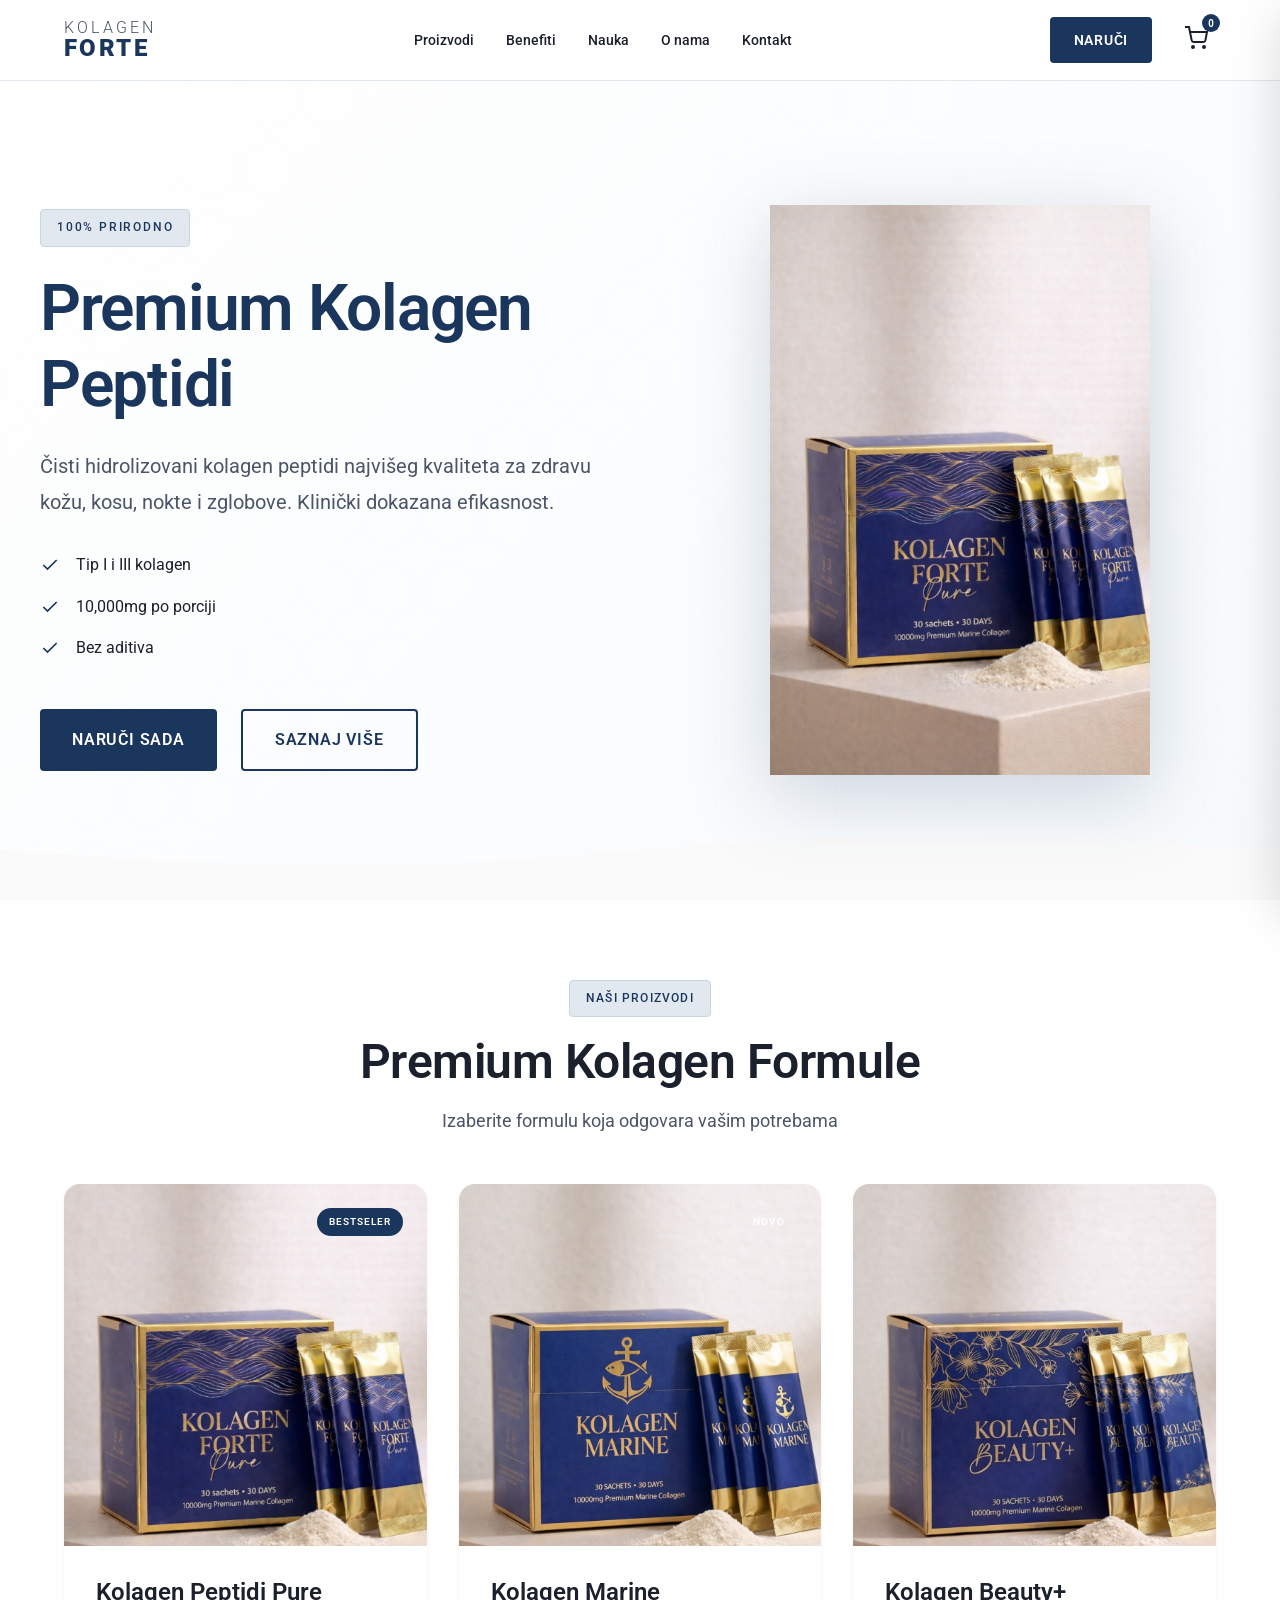
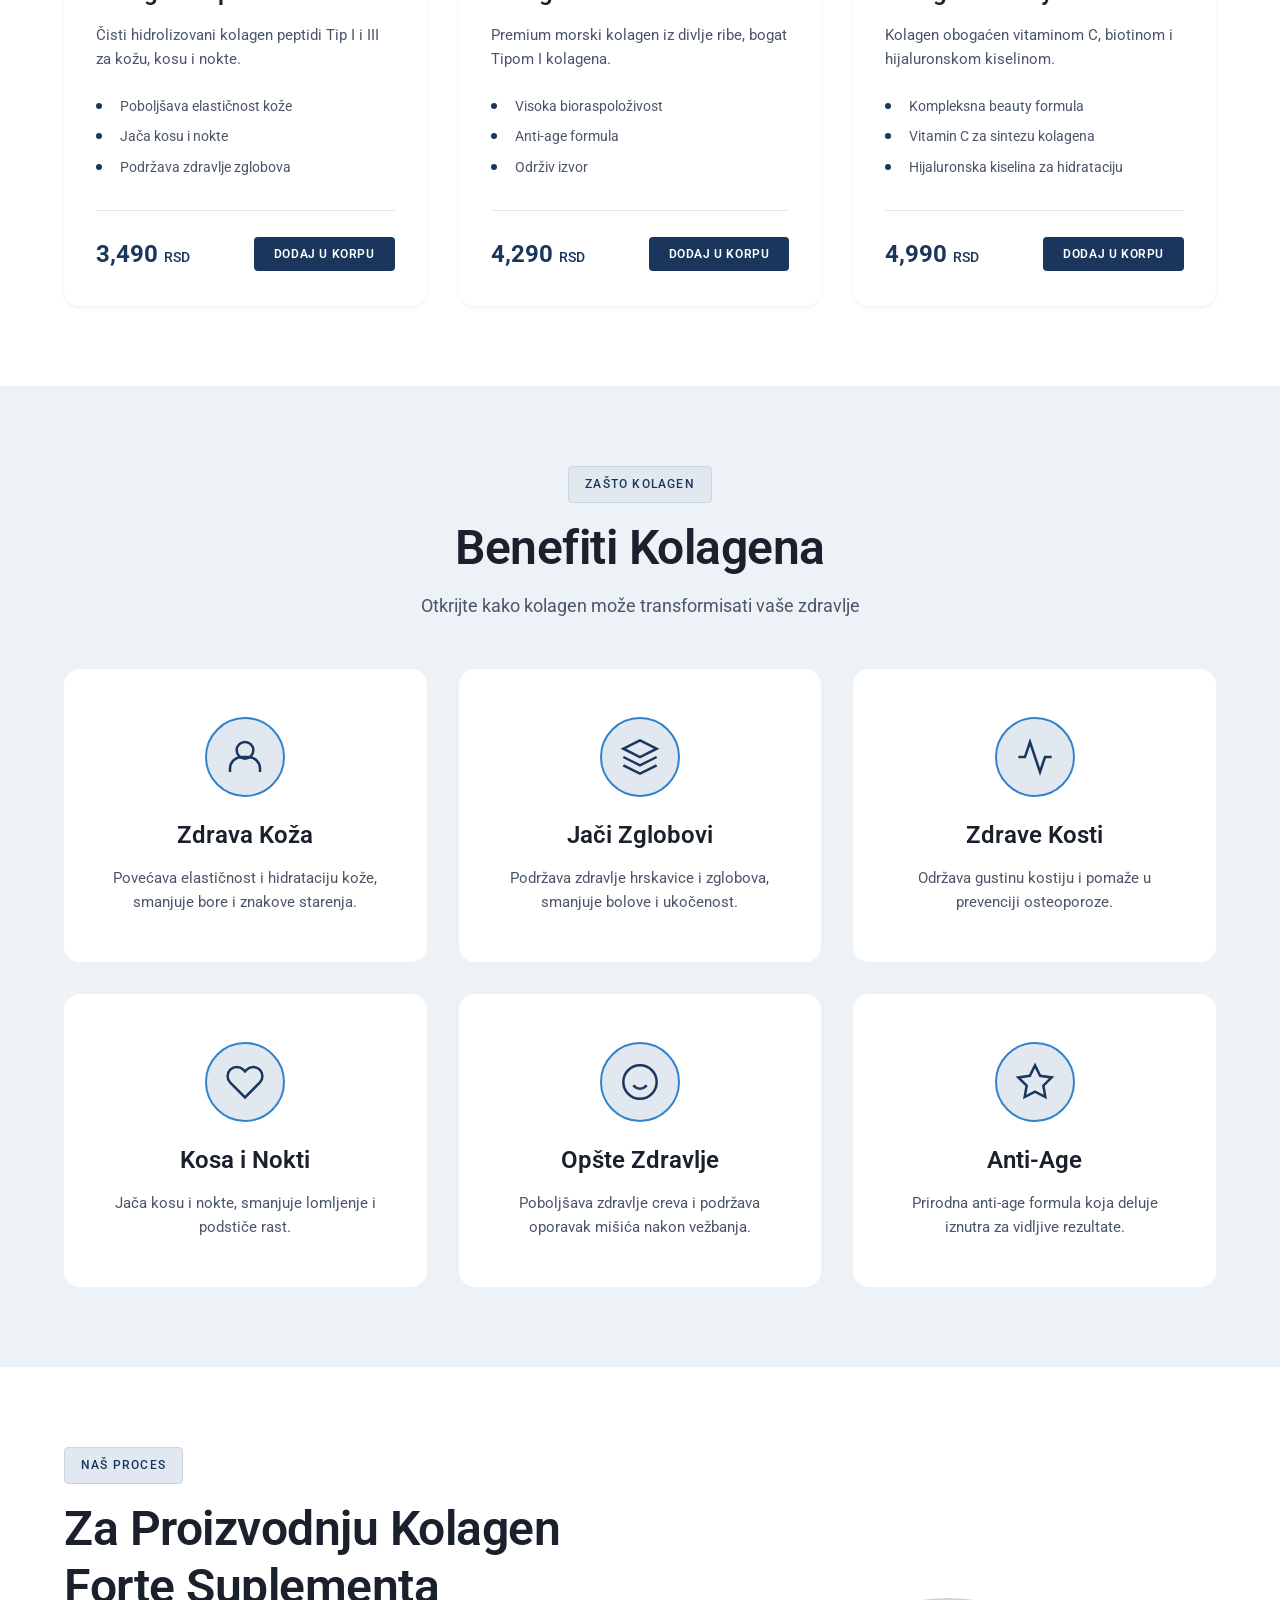
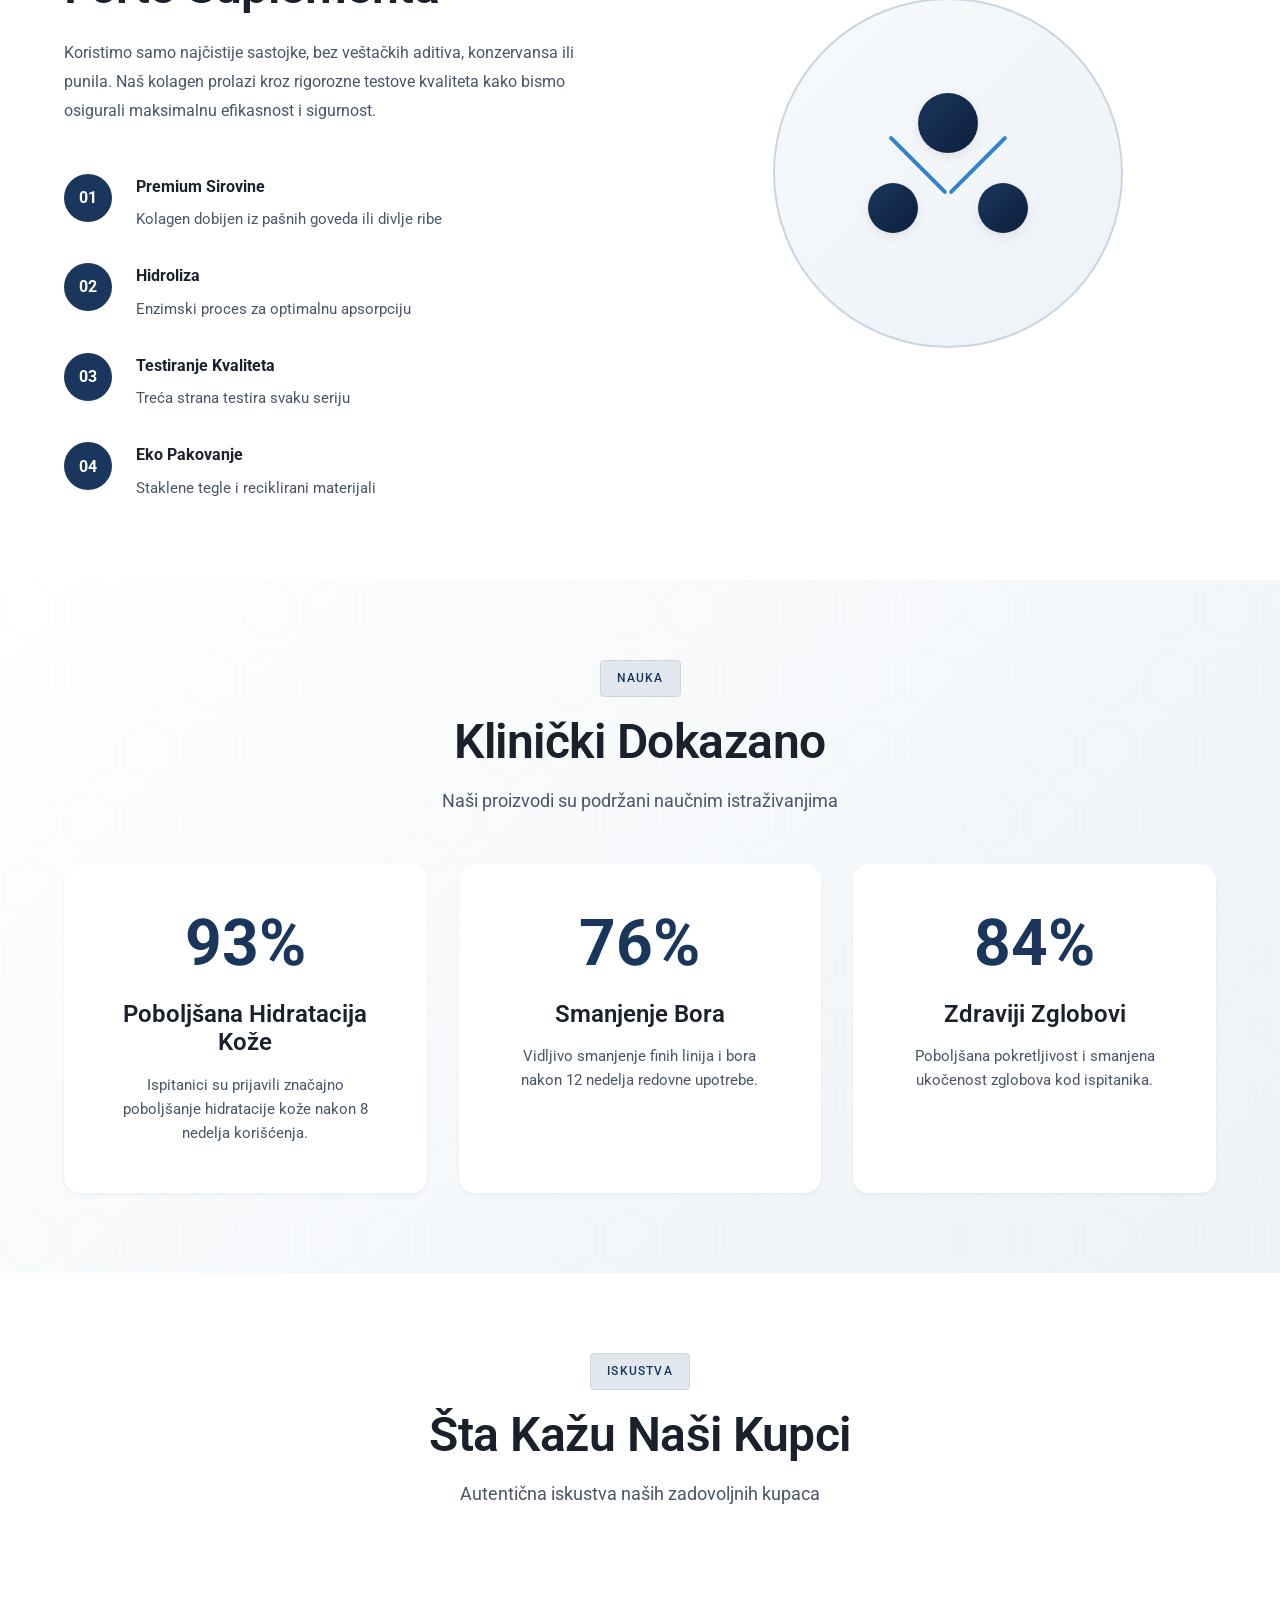
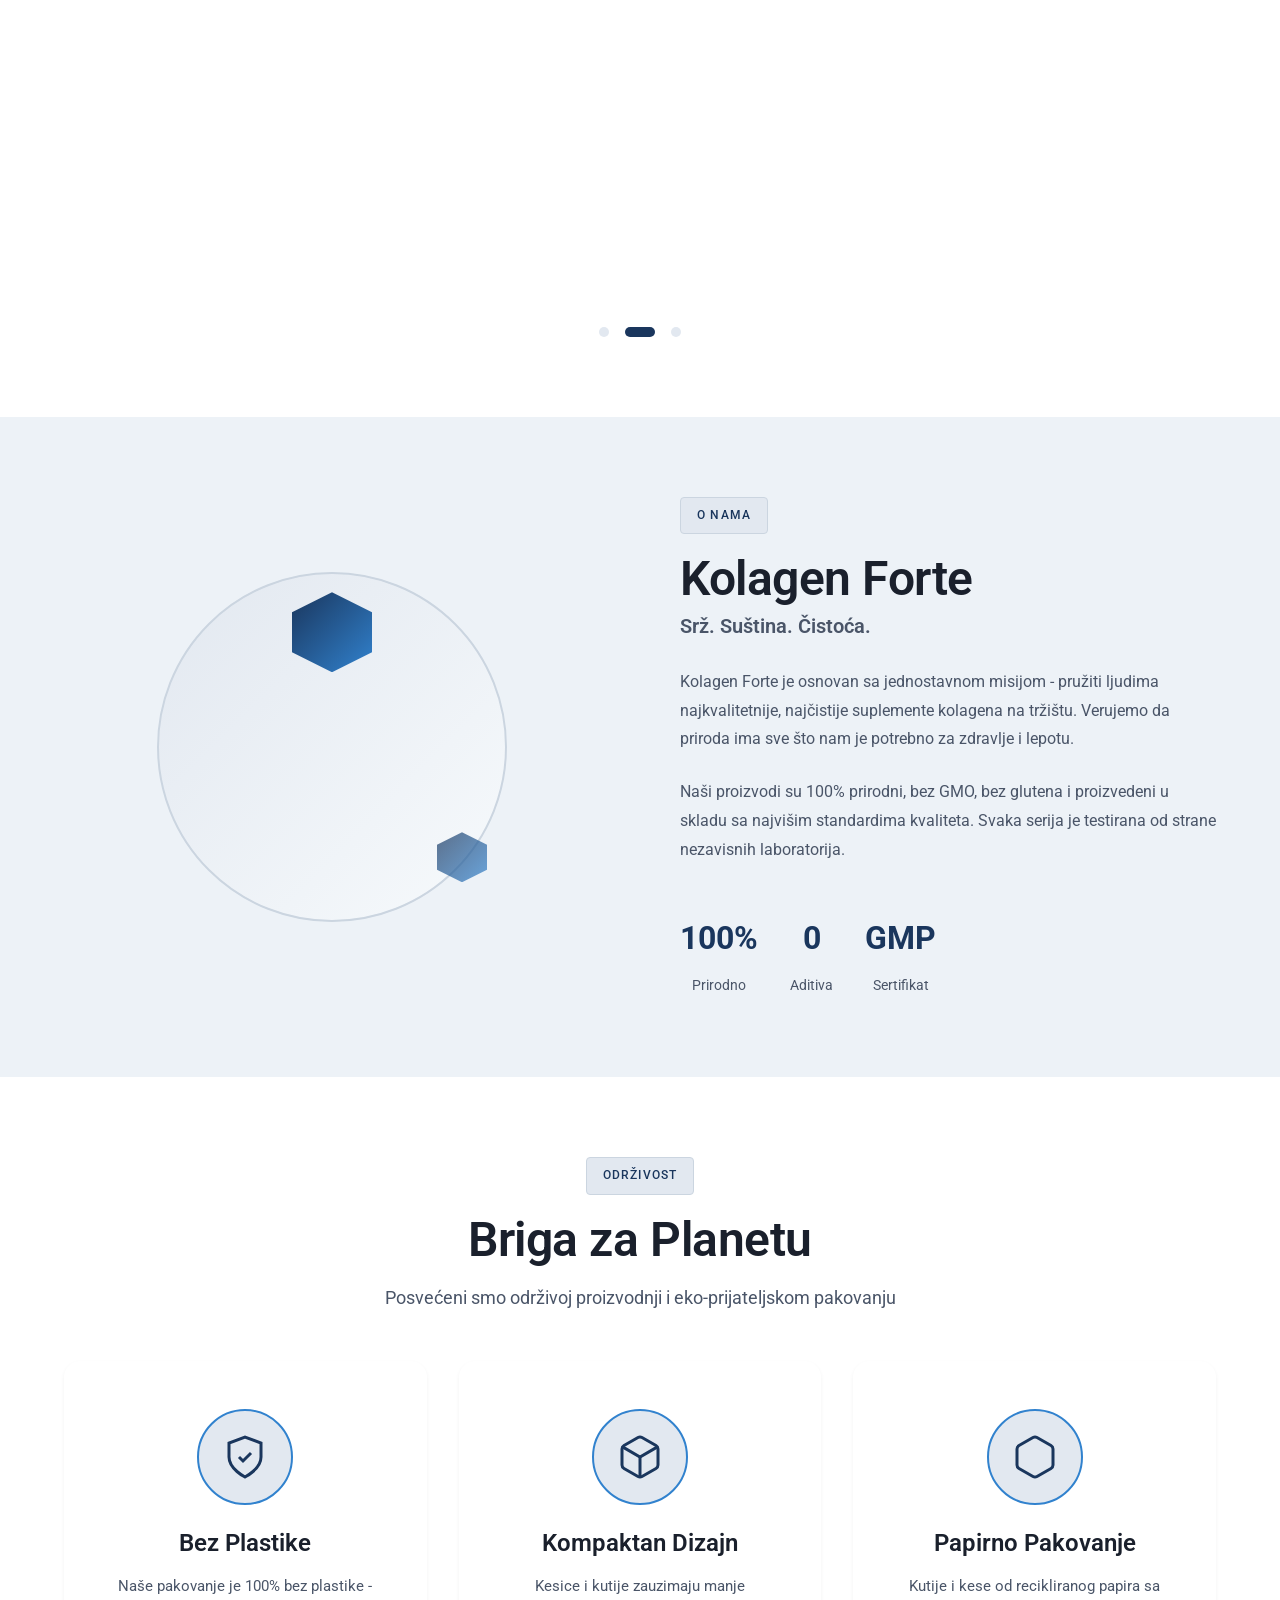
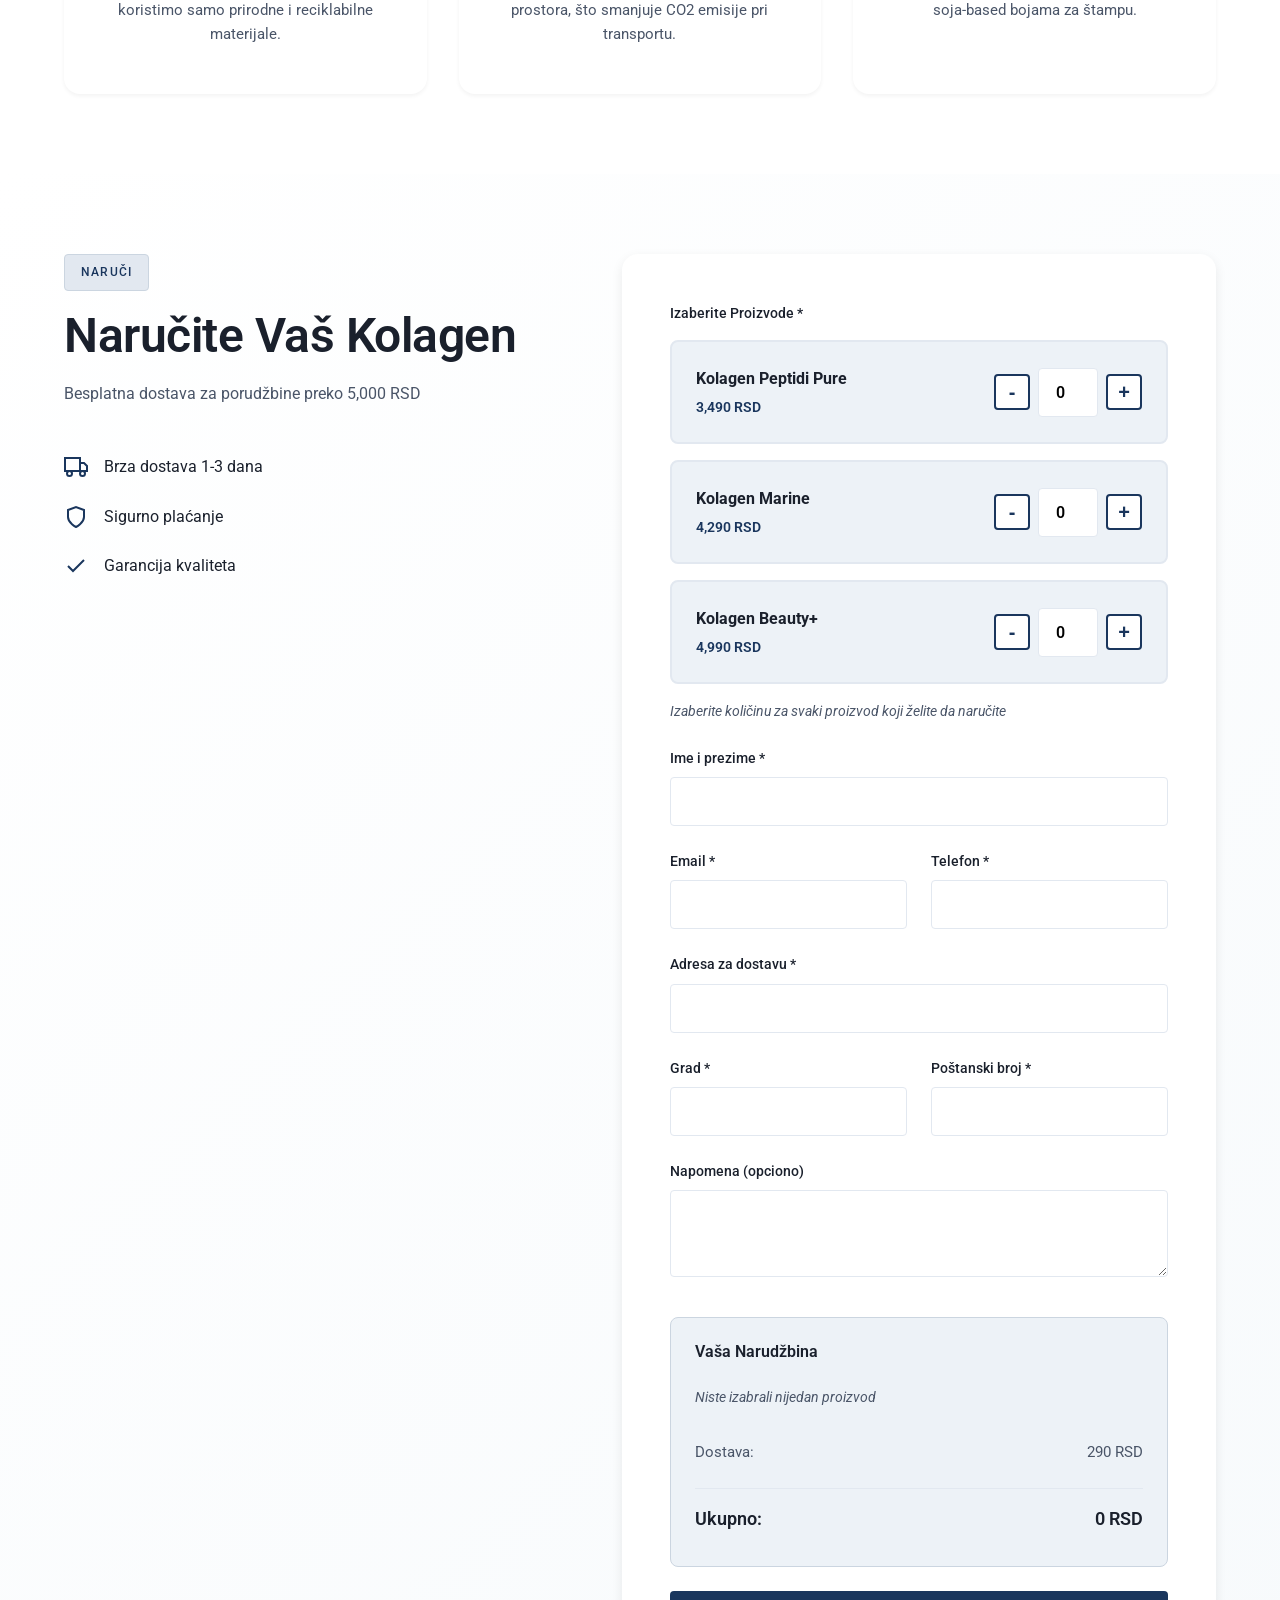
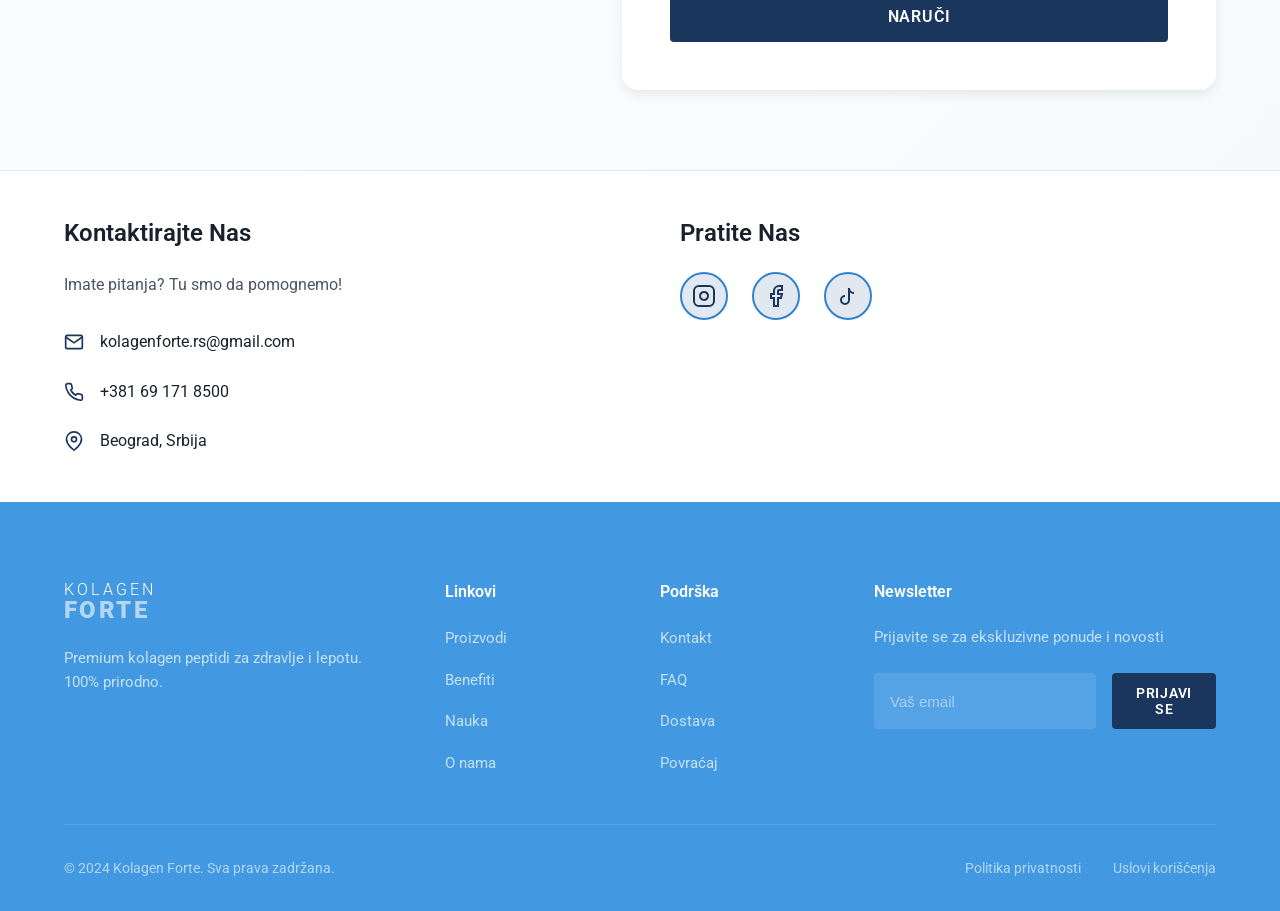
==== index.html @ b01ac357 "Add Lukap1998@gmail.com as order form recipient" ====
<!DOCTYPE html>
<html lang="sr">
<head>
    <meta charset="UTF-8">
    <meta name="viewport" content="width=device-width, initial-scale=1.0">
    <title>Kolagen Forte | 100% Prirodni Kolagen</title>
    <meta name="description" content="Premium kolagen peptidi za zdravu kožu, kosu, nokte i zglobove. 100% prirodno, klinički dokazano.">
    <link rel="icon" type="image/x-icon" href="favicon.ico">
    <link rel="icon" type="image/png" href="favicon.png">
    <link rel="preconnect" href="https://fonts.googleapis.com">
    <link rel="preconnect" href="https://fonts.gstatic.com" crossorigin>
    <link href="https://fonts.googleapis.com/css2?family=Roboto:wght@300;400;500;700;900&display=swap" rel="stylesheet">
    <link rel="stylesheet" href="styles.css">
</head>
<body>
    <!-- Navigation -->
    <header class="header">
        <nav class="nav container">
            <a href="#" class="logo">
                <span class="logo-text">KOLAGEN</span>
                <span class="logo-subtext">FORTE</span>
            </a>
            <ul class="nav-links">
                <li><a href="#products">Proizvodi</a></li>
                <li><a href="#benefits">Benefiti</a></li>
                <li><a href="#science">Nauka</a></li>
                <li><a href="#about">O nama</a></li>
                <li><a href="#contact">Kontakt</a></li>
            </ul>
            <div class="nav-actions">
                <a href="#order" class="btn btn-primary">Naruči</a>
                <button class="cart-btn" aria-label="Korpa">
                    <svg width="24" height="24" viewBox="0 0 24 24" fill="none" stroke="currentColor" stroke-width="2">
                        <circle cx="9" cy="21" r="1"></circle>
                        <circle cx="20" cy="21" r="1"></circle>
                        <path d="M1 1h4l2.68 13.39a2 2 0 0 0 2 1.61h9.72a2 2 0 0 0 2-1.61L23 6H6"></path>
                    </svg>
                    <span class="cart-count">0</span>
                </button>
                <button class="mobile-menu-btn" aria-label="Meni">
                    <span></span>
                    <span></span>
                    <span></span>
                </button>
            </div>
        </nav>
    </header>

    <!-- Mobile Menu -->
    <div class="mobile-menu">
        <ul class="mobile-nav-links">
            <li><a href="#products">Proizvodi</a></li>
            <li><a href="#benefits">Benefiti</a></li>
            <li><a href="#science">Nauka</a></li>
            <li><a href="#about">O nama</a></li>
            <li><a href="#contact">Kontakt</a></li>
            <li><a href="#order" class="btn btn-primary">Naruči</a></li>
        </ul>
    </div>

    <!-- Hero Section -->
    <section class="hero">
        <div class="hero-content container">
            <div class="hero-text">
                <span class="hero-badge">100% PRIRODNO</span>
                <h1>Premium Kolagen Peptidi</h1>
                <p class="hero-description">
                    Čisti hidrolizovani kolagen peptidi najvišeg kvaliteta za zdravu kožu,
                    kosu, nokte i zglobove. Klinički dokazana efikasnost.
                </p>
                <div class="hero-features">
                    <div class="hero-feature">
                        <svg width="20" height="20" viewBox="0 0 24 24" fill="none" stroke="currentColor" stroke-width="2">
                            <polyline points="20 6 9 17 4 12"></polyline>
                        </svg>
                        <span>Tip I i III kolagen</span>
                    </div>
                    <div class="hero-feature">
                        <svg width="20" height="20" viewBox="0 0 24 24" fill="none" stroke="currentColor" stroke-width="2">
                            <polyline points="20 6 9 17 4 12"></polyline>
                        </svg>
                        <span>10,000mg po porciji</span>
                    </div>
                    <div class="hero-feature">
                        <svg width="20" height="20" viewBox="0 0 24 24" fill="none" stroke="currentColor" stroke-width="2">
                            <polyline points="20 6 9 17 4 12"></polyline>
                        </svg>
                        <span>Bez aditiva</span>
                    </div>
                </div>
                <div class="hero-cta">
                    <a href="#order" class="btn btn-primary btn-large">Naruči Sada</a>
                    <a href="#benefits" class="btn btn-secondary btn-large">Saznaj Više</a>
                </div>
            </div>
            <div class="hero-image">
                <div class="product-showcase">
                    <div class="product-glow"></div>
                    <img src="kolagen-pure.png" alt="Kolagen Forte Pure" class="hero-product-image">
                </div>
            </div>
        </div>
        <div class="hero-wave">
            <svg viewBox="0 0 1440 120" preserveAspectRatio="none">
                <path d="M0,64L80,69.3C160,75,320,85,480,80C640,75,800,53,960,48C1120,43,1280,53,1360,58.7L1440,64L1440,120L1360,120C1280,120,1120,120,960,120C800,120,640,120,480,120C320,120,160,120,80,120L0,120Z" fill="#FAFAFA"></path>
            </svg>
        </div>
    </section>

    <!-- Products Section -->
    <section id="products" class="products">
        <div class="container">
            <div class="section-header">
                <span class="section-badge">NAŠI PROIZVODI</span>
                <h2>Premium Kolagen Formule</h2>
                <p>Izaberite formulu koja odgovara vašim potrebama</p>
            </div>
            <div class="products-grid">
                <!-- Product 1 -->
                <div class="product-card">
                    <div class="product-card-image">
                        <img src="kolagen-pure.png" alt="Kolagen Forte Pure" class="product-image">
                        <span class="product-tag">Bestseler</span>
                    </div>
                    <div class="product-card-content">
                        <h3>Kolagen Peptidi Pure</h3>
                        <p>Čisti hidrolizovani kolagen peptidi Tip I i III za kožu, kosu i nokte.</p>
                        <ul class="product-benefits">
                            <li>Poboljšava elastičnost kože</li>
                            <li>Jača kosu i nokte</li>
                            <li>Podržava zdravlje zglobova</li>
                        </ul>
                        <div class="product-footer">
                            <span class="product-price">3,490 <small>RSD</small></span>
                            <button class="btn btn-primary add-to-cart" data-product="pure" data-price="3490">Dodaj u korpu</button>
                        </div>
                    </div>
                </div>

                <!-- Product 2 -->
                <div class="product-card">
                    <div class="product-card-image">
                        <img src="kolagen-marine.png" alt="Kolagen Marine" class="product-image">
                        <span class="product-tag product-tag-new">Novo</span>
                    </div>
                    <div class="product-card-content">
                        <h3>Kolagen Marine</h3>
                        <p>Premium morski kolagen iz divlje ribe, bogat Tipom I kolagena.</p>
                        <ul class="product-benefits">
                            <li>Visoka bioraspoloživost</li>
                            <li>Anti-age formula</li>
                            <li>Održiv izvor</li>
                        </ul>
                        <div class="product-footer">
                            <span class="product-price">4,290 <small>RSD</small></span>
                            <button class="btn btn-primary add-to-cart" data-product="marine" data-price="4290">Dodaj u korpu</button>
                        </div>
                    </div>
                </div>

                <!-- Product 3 -->
                <div class="product-card">
                    <div class="product-card-image">
                        <img src="kolagen-beauty.png" alt="Kolagen Beauty+" class="product-image">
                    </div>
                    <div class="product-card-content">
                        <h3>Kolagen Beauty+</h3>
                        <p>Kolagen obogaćen vitaminom C, biotinom i hijaluronskom kiselinom.</p>
                        <ul class="product-benefits">
                            <li>Kompleksna beauty formula</li>
                            <li>Vitamin C za sintezu kolagena</li>
                            <li>Hijaluronska kiselina za hidrataciju</li>
                        </ul>
                        <div class="product-footer">
                            <span class="product-price">4,990 <small>RSD</small></span>
                            <button class="btn btn-primary add-to-cart" data-product="beauty" data-price="4990">Dodaj u korpu</button>
                        </div>
                    </div>
                </div>
            </div>
        </div>
    </section>

    <!-- Benefits Section -->
    <section id="benefits" class="benefits">
        <div class="container">
            <div class="section-header">
                <span class="section-badge">ZAŠTO KOLAGEN</span>
                <h2>Benefiti Kolagena</h2>
                <p>Otkrijte kako kolagen može transformisati vaše zdravlje</p>
            </div>
            <div class="benefits-grid">
                <div class="benefit-card">
                    <div class="benefit-icon">
                        <svg width="40" height="40" viewBox="0 0 24 24" fill="none" stroke="currentColor" stroke-width="1.5">
                            <circle cx="12" cy="8" r="5"></circle>
                            <path d="M3 21v-2a7 7 0 0 1 7-7h4a7 7 0 0 1 7 7v2"></path>
                        </svg>
                    </div>
                    <h3>Zdrava Koža</h3>
                    <p>Povećava elastičnost i hidrataciju kože, smanjuje bore i znakove starenja.</p>
                </div>
                <div class="benefit-card">
                    <div class="benefit-icon">
                        <svg width="40" height="40" viewBox="0 0 24 24" fill="none" stroke="currentColor" stroke-width="1.5">
                            <path d="M12 2L2 7l10 5 10-5-10-5z"></path>
                            <path d="M2 17l10 5 10-5"></path>
                            <path d="M2 12l10 5 10-5"></path>
                        </svg>
                    </div>
                    <h3>Jači Zglobovi</h3>
                    <p>Podržava zdravlje hrskavice i zglobova, smanjuje bolove i ukočenost.</p>
                </div>
                <div class="benefit-card">
                    <div class="benefit-icon">
                        <svg width="40" height="40" viewBox="0 0 24 24" fill="none" stroke="currentColor" stroke-width="1.5">
                            <path d="M22 12h-4l-3 9L9 3l-3 9H2"></path>
                        </svg>
                    </div>
                    <h3>Zdrave Kosti</h3>
                    <p>Održava gustinu kostiju i pomaže u prevenciji osteoporoze.</p>
                </div>
                <div class="benefit-card">
                    <div class="benefit-icon">
                        <svg width="40" height="40" viewBox="0 0 24 24" fill="none" stroke="currentColor" stroke-width="1.5">
                            <path d="M20.84 4.61a5.5 5.5 0 0 0-7.78 0L12 5.67l-1.06-1.06a5.5 5.5 0 0 0-7.78 7.78l1.06 1.06L12 21.23l7.78-7.78 1.06-1.06a5.5 5.5 0 0 0 0-7.78z"></path>
                        </svg>
                    </div>
                    <h3>Kosa i Nokti</h3>
                    <p>Jača kosu i nokte, smanjuje lomljenje i podstiče rast.</p>
                </div>
                <div class="benefit-card">
                    <div class="benefit-icon">
                        <svg width="40" height="40" viewBox="0 0 24 24" fill="none" stroke="currentColor" stroke-width="1.5">
                            <circle cx="12" cy="12" r="10"></circle>
                            <path d="M8 14s1.5 2 4 2 4-2 4-2"></path>
                            <line x1="9" y1="9" x2="9.01" y2="9"></line>
                            <line x1="15" y1="9" x2="15.01" y2="9"></line>
                        </svg>
                    </div>
                    <h3>Opšte Zdravlje</h3>
                    <p>Poboljšava zdravlje creva i podržava oporavak mišića nakon vežbanja.</p>
                </div>
                <div class="benefit-card">
                    <div class="benefit-icon">
                        <svg width="40" height="40" viewBox="0 0 24 24" fill="none" stroke="currentColor" stroke-width="1.5">
                            <polygon points="12 2 15.09 8.26 22 9.27 17 14.14 18.18 21.02 12 17.77 5.82 21.02 7 14.14 2 9.27 8.91 8.26 12 2"></polygon>
                        </svg>
                    </div>
                    <h3>Anti-Age</h3>
                    <p>Prirodna anti-age formula koja deluje iznutra za vidljive rezultate.</p>
                </div>
            </div>
        </div>
    </section>

    <!-- Process Section -->
    <section class="process">
        <div class="container">
            <div class="process-content">
                <div class="process-text">
                    <span class="section-badge">NAŠ PROCES</span>
                    <h2>Za Proizvodnju Kolagen Forte Suplementa</h2>
                    <p>
                        Koristimo samo najčistije sastojke, bez veštačkih aditiva, konzervansa ili
                        punila. Naš kolagen prolazi kroz rigorozne testove kvaliteta kako bismo
                        osigurali maksimalnu efikasnost i sigurnost.
                    </p>
                    <ul class="process-list">
                        <li>
                            <span class="process-number">01</span>
                            <div>
                                <strong>Premium Sirovine</strong>
                                <p>Kolagen dobijen iz pašnih goveda ili divlje ribe</p>
                            </div>
                        </li>
                        <li>
                            <span class="process-number">02</span>
                            <div>
                                <strong>Hidroliza</strong>
                                <p>Enzimski proces za optimalnu apsorpciju</p>
                            </div>
                        </li>
                        <li>
                            <span class="process-number">03</span>
                            <div>
                                <strong>Testiranje Kvaliteta</strong>
                                <p>Treća strana testira svaku seriju</p>
                            </div>
                        </li>
                        <li>
                            <span class="process-number">04</span>
                            <div>
                                <strong>Eko Pakovanje</strong>
                                <p>Staklene tegle i reciklirani materijali</p>
                            </div>
                        </li>
                    </ul>
                </div>
                <div class="process-image">
                    <div class="process-visual">
                        <div class="molecule">
                            <div class="atom atom-1"></div>
                            <div class="atom atom-2"></div>
                            <div class="atom atom-3"></div>
                            <div class="bond bond-1"></div>
                            <div class="bond bond-2"></div>
                        </div>
                    </div>
                </div>
            </div>
        </div>
    </section>

    <!-- Science Section -->
    <section id="science" class="science">
        <div class="container">
            <div class="section-header">
                <span class="section-badge">NAUKA</span>
                <h2>Klinički Dokazano</h2>
                <p>Naši proizvodi su podržani naučnim istraživanjima</p>
            </div>
            <div class="science-grid">
                <div class="science-card">
                    <div class="science-stat">93%</div>
                    <h3>Poboljšana Hidratacija Kože</h3>
                    <p>Ispitanici su prijavili značajno poboljšanje hidratacije kože nakon 8 nedelja korišćenja.</p>
                </div>
                <div class="science-card">
                    <div class="science-stat">76%</div>
                    <h3>Smanjenje Bora</h3>
                    <p>Vidljivo smanjenje finih linija i bora nakon 12 nedelja redovne upotrebe.</p>
                </div>
                <div class="science-card">
                    <div class="science-stat">84%</div>
                    <h3>Zdraviji Zglobovi</h3>
                    <p>Poboljšana pokretljivost i smanjena ukočenost zglobova kod ispitanika.</p>
                </div>
            </div>
        </div>
    </section>

    <!-- Testimonials Section -->
    <section class="testimonials">
        <div class="container">
            <div class="section-header">
                <span class="section-badge">ISKUSTVA</span>
                <h2>Šta Kažu Naši Kupci</h2>
                <p>Autentična iskustva naših zadovoljnih kupaca</p>
            </div>
            <div class="testimonials-slider">
                <div class="testimonials-track">
                <div class="testimonial-card">
                    <div class="testimonial-content">
                        <div class="stars">
                            <svg width="20" height="20" viewBox="0 0 24 24" fill="currentColor"><polygon points="12 2 15.09 8.26 22 9.27 17 14.14 18.18 21.02 12 17.77 5.82 21.02 7 14.14 2 9.27 8.91 8.26 12 2"></polygon></svg>
                            <svg width="20" height="20" viewBox="0 0 24 24" fill="currentColor"><polygon points="12 2 15.09 8.26 22 9.27 17 14.14 18.18 21.02 12 17.77 5.82 21.02 7 14.14 2 9.27 8.91 8.26 12 2"></polygon></svg>
                            <svg width="20" height="20" viewBox="0 0 24 24" fill="currentColor"><polygon points="12 2 15.09 8.26 22 9.27 17 14.14 18.18 21.02 12 17.77 5.82 21.02 7 14.14 2 9.27 8.91 8.26 12 2"></polygon></svg>
                            <svg width="20" height="20" viewBox="0 0 24 24" fill="currentColor"><polygon points="12 2 15.09 8.26 22 9.27 17 14.14 18.18 21.02 12 17.77 5.82 21.02 7 14.14 2 9.27 8.91 8.26 12 2"></polygon></svg>
                            <svg width="20" height="20" viewBox="0 0 24 24" fill="currentColor"><polygon points="12 2 15.09 8.26 22 9.27 17 14.14 18.18 21.02 12 17.77 5.82 21.02 7 14.14 2 9.27 8.91 8.26 12 2"></polygon></svg>
                        </div>
                        <p>"Koristim Kolagen Forte već 3 meseca i koža mi nikad nije bila bolja! Bore su manje vidljive, a koža je hidrirana i sjajna."</p>
                    </div>
                    <div class="testimonial-author">
                        <div class="author-avatar">MJ</div>
                        <div>
                            <strong>Marija J.</strong>
                            <span>Beograd</span>
                        </div>
                    </div>
                </div>
                <div class="testimonial-card">
                    <div class="testimonial-content">
                        <div class="stars">
                            <svg width="20" height="20" viewBox="0 0 24 24" fill="currentColor"><polygon points="12 2 15.09 8.26 22 9.27 17 14.14 18.18 21.02 12 17.77 5.82 21.02 7 14.14 2 9.27 8.91 8.26 12 2"></polygon></svg>
                            <svg width="20" height="20" viewBox="0 0 24 24" fill="currentColor"><polygon points="12 2 15.09 8.26 22 9.27 17 14.14 18.18 21.02 12 17.77 5.82 21.02 7 14.14 2 9.27 8.91 8.26 12 2"></polygon></svg>
                            <svg width="20" height="20" viewBox="0 0 24 24" fill="currentColor"><polygon points="12 2 15.09 8.26 22 9.27 17 14.14 18.18 21.02 12 17.77 5.82 21.02 7 14.14 2 9.27 8.91 8.26 12 2"></polygon></svg>
                            <svg width="20" height="20" viewBox="0 0 24 24" fill="currentColor"><polygon points="12 2 15.09 8.26 22 9.27 17 14.14 18.18 21.02 12 17.77 5.82 21.02 7 14.14 2 9.27 8.91 8.26 12 2"></polygon></svg>
                            <svg width="20" height="20" viewBox="0 0 24 24" fill="currentColor"><polygon points="12 2 15.09 8.26 22 9.27 17 14.14 18.18 21.02 12 17.77 5.82 21.02 7 14.14 2 9.27 8.91 8.26 12 2"></polygon></svg>
                        </div>
                        <p>"Kao sportista, zglobovi su mi bili problem godinama. Od kada uzimam kolagen, bolovi su skoro potpuno nestali!"</p>
                    </div>
                    <div class="testimonial-author">
                        <div class="author-avatar">NP</div>
                        <div>
                            <strong>Nikola P.</strong>
                            <span>Novi Sad</span>
                        </div>
                    </div>
                </div>
                <div class="testimonial-card">
                    <div class="testimonial-content">
                        <div class="stars">
                            <svg width="20" height="20" viewBox="0 0 24 24" fill="currentColor"><polygon points="12 2 15.09 8.26 22 9.27 17 14.14 18.18 21.02 12 17.77 5.82 21.02 7 14.14 2 9.27 8.91 8.26 12 2"></polygon></svg>
                            <svg width="20" height="20" viewBox="0 0 24 24" fill="currentColor"><polygon points="12 2 15.09 8.26 22 9.27 17 14.14 18.18 21.02 12 17.77 5.82 21.02 7 14.14 2 9.27 8.91 8.26 12 2"></polygon></svg>
                            <svg width="20" height="20" viewBox="0 0 24 24" fill="currentColor"><polygon points="12 2 15.09 8.26 22 9.27 17 14.14 18.18 21.02 12 17.77 5.82 21.02 7 14.14 2 9.27 8.91 8.26 12 2"></polygon></svg>
                            <svg width="20" height="20" viewBox="0 0 24 24" fill="currentColor"><polygon points="12 2 15.09 8.26 22 9.27 17 14.14 18.18 21.02 12 17.77 5.82 21.02 7 14.14 2 9.27 8.91 8.26 12 2"></polygon></svg>
                            <svg width="20" height="20" viewBox="0 0 24 24" fill="currentColor"><polygon points="12 2 15.09 8.26 22 9.27 17 14.14 18.18 21.02 12 17.77 5.82 21.02 7 14.14 2 9.27 8.91 8.26 12 2"></polygon></svg>
                        </div>
                        <p>"Nokti su mi bili krti i lomljivi, a kosa tanka. Posle 2 meseca kolagena, razlika je neverovatna!"</p>
                    </div>
                    <div class="testimonial-author">
                        <div class="author-avatar">AS</div>
                        <div>
                            <strong>Ana S.</strong>
                            <span>Niš</span>
                        </div>
                    </div>
                </div>
                <div class="testimonial-card">
                    <div class="testimonial-content">
                        <div class="stars">
                            <svg width="20" height="20" viewBox="0 0 24 24" fill="currentColor"><polygon points="12 2 15.09 8.26 22 9.27 17 14.14 18.18 21.02 12 17.77 5.82 21.02 7 14.14 2 9.27 8.91 8.26 12 2"></polygon></svg>
                            <svg width="20" height="20" viewBox="0 0 24 24" fill="currentColor"><polygon points="12 2 15.09 8.26 22 9.27 17 14.14 18.18 21.02 12 17.77 5.82 21.02 7 14.14 2 9.27 8.91 8.26 12 2"></polygon></svg>
                            <svg width="20" height="20" viewBox="0 0 24 24" fill="currentColor"><polygon points="12 2 15.09 8.26 22 9.27 17 14.14 18.18 21.02 12 17.77 5.82 21.02 7 14.14 2 9.27 8.91 8.26 12 2"></polygon></svg>
                            <svg width="20" height="20" viewBox="0 0 24 24" fill="currentColor"><polygon points="12 2 15.09 8.26 22 9.27 17 14.14 18.18 21.02 12 17.77 5.82 21.02 7 14.14 2 9.27 8.91 8.26 12 2"></polygon></svg>
                            <svg width="20" height="20" viewBox="0 0 24 24" fill="currentColor"><polygon points="12 2 15.09 8.26 22 9.27 17 14.14 18.18 21.02 12 17.77 5.82 21.02 7 14.14 2 9.27 8.91 8.26 12 2"></polygon></svg>
                        </div>
                        <p>"Imam 52 godine i prijateljice me stalno pitaju koja je moja tajna. Kolagen Forte već godinu dana - to je odgovor!"</p>
                    </div>
                    <div class="testimonial-author">
                        <div class="author-avatar">JM</div>
                        <div>
                            <strong>Jelena M.</strong>
                            <span>Kragujevac</span>
                        </div>
                    </div>
                </div>
                <div class="testimonial-card">
                    <div class="testimonial-content">
                        <div class="stars">
                            <svg width="20" height="20" viewBox="0 0 24 24" fill="currentColor"><polygon points="12 2 15.09 8.26 22 9.27 17 14.14 18.18 21.02 12 17.77 5.82 21.02 7 14.14 2 9.27 8.91 8.26 12 2"></polygon></svg>
                            <svg width="20" height="20" viewBox="0 0 24 24" fill="currentColor"><polygon points="12 2 15.09 8.26 22 9.27 17 14.14 18.18 21.02 12 17.77 5.82 21.02 7 14.14 2 9.27 8.91 8.26 12 2"></polygon></svg>
                            <svg width="20" height="20" viewBox="0 0 24 24" fill="currentColor"><polygon points="12 2 15.09 8.26 22 9.27 17 14.14 18.18 21.02 12 17.77 5.82 21.02 7 14.14 2 9.27 8.91 8.26 12 2"></polygon></svg>
                            <svg width="20" height="20" viewBox="0 0 24 24" fill="currentColor"><polygon points="12 2 15.09 8.26 22 9.27 17 14.14 18.18 21.02 12 17.77 5.82 21.02 7 14.14 2 9.27 8.91 8.26 12 2"></polygon></svg>
                            <svg width="20" height="20" viewBox="0 0 24 24" fill="currentColor"><polygon points="12 2 15.09 8.26 22 9.27 17 14.14 18.18 21.02 12 17.77 5.82 21.02 7 14.14 2 9.27 8.91 8.26 12 2"></polygon></svg>
                        </div>
                        <p>"Probao sam razne suplemente, ali tek sa Kolagen Forte sam video prave rezultate. Zglobovi su mi sada kao pre 10 godina."</p>
                    </div>
                    <div class="testimonial-author">
                        <div class="author-avatar">DT</div>
                        <div>
                            <strong>Dragan T.</strong>
                            <span>Subotica</span>
                        </div>
                    </div>
                </div>
                <div class="testimonial-card">
                    <div class="testimonial-content">
                        <div class="stars">
                            <svg width="20" height="20" viewBox="0 0 24 24" fill="currentColor"><polygon points="12 2 15.09 8.26 22 9.27 17 14.14 18.18 21.02 12 17.77 5.82 21.02 7 14.14 2 9.27 8.91 8.26 12 2"></polygon></svg>
                            <svg width="20" height="20" viewBox="0 0 24 24" fill="currentColor"><polygon points="12 2 15.09 8.26 22 9.27 17 14.14 18.18 21.02 12 17.77 5.82 21.02 7 14.14 2 9.27 8.91 8.26 12 2"></polygon></svg>
                            <svg width="20" height="20" viewBox="0 0 24 24" fill="currentColor"><polygon points="12 2 15.09 8.26 22 9.27 17 14.14 18.18 21.02 12 17.77 5.82 21.02 7 14.14 2 9.27 8.91 8.26 12 2"></polygon></svg>
                            <svg width="20" height="20" viewBox="0 0 24 24" fill="currentColor"><polygon points="12 2 15.09 8.26 22 9.27 17 14.14 18.18 21.02 12 17.77 5.82 21.02 7 14.14 2 9.27 8.91 8.26 12 2"></polygon></svg>
                            <svg width="20" height="20" viewBox="0 0 24 24" fill="currentColor"><polygon points="12 2 15.09 8.26 22 9.27 17 14.14 18.18 21.02 12 17.77 5.82 21.02 7 14.14 2 9.27 8.91 8.26 12 2"></polygon></svg>
                        </div>
                        <p>"Posle trudnoće sam imala problema sa kosom koja je mnogo opadala. Kolagen mi je vratio gustu i zdravu kosu!"</p>
                    </div>
                    <div class="testimonial-author">
                        <div class="author-avatar">IM</div>
                        <div>
                            <strong>Ivana M.</strong>
                            <span>Novi Pazar</span>
                        </div>
                    </div>
                </div>
                <div class="testimonial-card">
                    <div class="testimonial-content">
                        <div class="stars">
                            <svg width="20" height="20" viewBox="0 0 24 24" fill="currentColor"><polygon points="12 2 15.09 8.26 22 9.27 17 14.14 18.18 21.02 12 17.77 5.82 21.02 7 14.14 2 9.27 8.91 8.26 12 2"></polygon></svg>
                            <svg width="20" height="20" viewBox="0 0 24 24" fill="currentColor"><polygon points="12 2 15.09 8.26 22 9.27 17 14.14 18.18 21.02 12 17.77 5.82 21.02 7 14.14 2 9.27 8.91 8.26 12 2"></polygon></svg>
                            <svg width="20" height="20" viewBox="0 0 24 24" fill="currentColor"><polygon points="12 2 15.09 8.26 22 9.27 17 14.14 18.18 21.02 12 17.77 5.82 21.02 7 14.14 2 9.27 8.91 8.26 12 2"></polygon></svg>
                            <svg width="20" height="20" viewBox="0 0 24 24" fill="currentColor"><polygon points="12 2 15.09 8.26 22 9.27 17 14.14 18.18 21.02 12 17.77 5.82 21.02 7 14.14 2 9.27 8.91 8.26 12 2"></polygon></svg>
                            <svg width="20" height="20" viewBox="0 0 24 24" fill="currentColor"><polygon points="12 2 15.09 8.26 22 9.27 17 14.14 18.18 21.02 12 17.77 5.82 21.02 7 14.14 2 9.27 8.91 8.26 12 2"></polygon></svg>
                        </div>
                        <p>"Radio sam fizički posao 30 godina i kolena su me ubijala. Sad svako jutro pijem kolagen i hodam bez problema!"</p>
                    </div>
                    <div class="testimonial-author">
                        <div class="author-avatar">ZP</div>
                        <div>
                            <strong>Zoran P.</strong>
                            <span>Čačak</span>
                        </div>
                    </div>
                </div>
                </div>
            </div>
            <div class="testimonial-dots">
                <button class="dot active" data-slide="0"></button>
                <button class="dot" data-slide="1"></button>
                <button class="dot" data-slide="2"></button>
            </div>
        </div>
    </section>

    <!-- About Section -->
    <section id="about" class="about">
        <div class="container">
            <div class="about-content">
                <div class="about-image">
                    <div class="about-visual">
                        <div class="leaf leaf-1"></div>
                        <div class="leaf leaf-2"></div>
                        <div class="about-circle"></div>
                    </div>
                </div>
                <div class="about-text">
                    <span class="section-badge">O NAMA</span>
                    <h2>Kolagen Forte</h2>
                    <p class="about-tagline">Srž. Suština. Čistoća.</p>
                    <p>
                        Kolagen Forte je osnovan sa jednostavnom misijom - pružiti ljudima
                        najkvalitetnije, najčistije suplemente kolagena na tržištu. Verujemo
                        da priroda ima sve što nam je potrebno za zdravlje i lepotu.
                    </p>
                    <p>
                        Naši proizvodi su 100% prirodni, bez GMO, bez glutena i proizvedeni
                        u skladu sa najvišim standardima kvaliteta. Svaka serija je testirana
                        od strane nezavisnih laboratorija.
                    </p>
                    <div class="about-badges">
                        <div class="about-badge">
                            <span class="badge-icon">100%</span>
                            <span>Prirodno</span>
                        </div>
                        <div class="about-badge">
                            <span class="badge-icon">0</span>
                            <span>Aditiva</span>
                        </div>
                        <div class="about-badge">
                            <span class="badge-icon">GMP</span>
                            <span>Sertifikat</span>
                        </div>
                    </div>
                </div>
            </div>
        </div>
    </section>

    <!-- Sustainability Section -->
    <section class="sustainability">
        <div class="container">
            <div class="section-header">
                <span class="section-badge">ODRŽIVOST</span>
                <h2>Briga za Planetu</h2>
                <p>Posvećeni smo održivoj proizvodnji i eko-prijateljskom pakovanju</p>
            </div>
            <div class="sustainability-grid">
                <div class="eco-card">
                    <div class="eco-icon">
                        <svg width="48" height="48" viewBox="0 0 24 24" fill="none" stroke="currentColor" stroke-width="1.5">
                            <path d="M12 22s8-4 8-10V5l-8-3-8 3v7c0 6 8 10 8 10z"></path>
                            <path d="M9 12l2 2 4-4"></path>
                        </svg>
                    </div>
                    <h3>Bez Plastike</h3>
                    <p>Naše pakovanje je 100% bez plastike - koristimo samo prirodne i reciklabilne materijale.</p>
                </div>
                <div class="eco-card">
                    <div class="eco-icon">
                        <svg width="48" height="48" viewBox="0 0 24 24" fill="none" stroke="currentColor" stroke-width="1.5">
                            <path d="M21 16V8a2 2 0 0 0-1-1.73l-7-4a2 2 0 0 0-2 0l-7 4A2 2 0 0 0 3 8v8a2 2 0 0 0 1 1.73l7 4a2 2 0 0 0 2 0l7-4A2 2 0 0 0 21 16z"></path>
                            <polyline points="3.27 6.96 12 12.01 20.73 6.96"></polyline>
                            <line x1="12" y1="22.08" x2="12" y2="12"></line>
                        </svg>
                    </div>
                    <h3>Kompaktan Dizajn</h3>
                    <p>Kesice i kutije zauzimaju manje prostora, što smanjuje CO2 emisije pri transportu.</p>
                </div>
                <div class="eco-card">
                    <div class="eco-icon">
                        <svg width="48" height="48" viewBox="0 0 24 24" fill="none" stroke="currentColor" stroke-width="1.5">
                            <path d="M21 16V8a2 2 0 0 0-1-1.73l-7-4a2 2 0 0 0-2 0l-7 4A2 2 0 0 0 3 8v8a2 2 0 0 0 1 1.73l7 4a2 2 0 0 0 2 0l7-4A2 2 0 0 0 21 16z"></path>
                        </svg>
                    </div>
                    <h3>Papirno Pakovanje</h3>
                    <p>Kutije i kese od recikliranog papira sa soja-based bojama za štampu.</p>
                </div>
            </div>
        </div>
    </section>

    <!-- Order Section -->
    <section id="order" class="order">
        <div class="container">
            <div class="order-content">
                <div class="order-info">
                    <span class="section-badge">NARUČI</span>
                    <h2>Naručite Vaš Kolagen</h2>
                    <p>Besplatna dostava za porudžbine preko 5,000 RSD</p>
                    <div class="order-features">
                        <div class="order-feature">
                            <svg width="24" height="24" viewBox="0 0 24 24" fill="none" stroke="currentColor" stroke-width="2">
                                <rect x="1" y="3" width="15" height="13"></rect>
                                <polygon points="16 8 20 8 23 11 23 16 16 16 16 8"></polygon>
                                <circle cx="5.5" cy="18.5" r="2.5"></circle>
                                <circle cx="18.5" cy="18.5" r="2.5"></circle>
                            </svg>
                            <span>Brza dostava 1-3 dana</span>
                        </div>
                        <div class="order-feature">
                            <svg width="24" height="24" viewBox="0 0 24 24" fill="none" stroke="currentColor" stroke-width="2">
                                <path d="M12 22s8-4 8-10V5l-8-3-8 3v7c0 6 8 10 8 10z"></path>
                            </svg>
                            <span>Sigurno plaćanje</span>
                        </div>
                        <div class="order-feature">
                            <svg width="24" height="24" viewBox="0 0 24 24" fill="none" stroke="currentColor" stroke-width="2">
                                <polyline points="20 6 9 17 4 12"></polyline>
                            </svg>
                            <span>Garancija kvaliteta</span>
                        </div>
                    </div>
                </div>
                <div class="order-form-wrapper">
                    <form class="order-form" id="orderForm" action="https://formsubmit.co/tantuzi@gmail.com,Lukap1998@gmail.com" method="POST">
                        <!-- FormSubmit konfiguracija -->
                        <input type="hidden" name="_subject" value="Nova narudžbina - Kolagen Forte">
                        <input type="hidden" name="_captcha" value="false">
                        <input type="hidden" name="_template" value="table">
                        <input type="hidden" name="_next" value="https://ulazimo.github.io/kolagen/?success=true">
                        <input type="hidden" id="orderItemsField" name="Proizvodi" value="">

                        <div class="form-group">
                            <label>Izaberite Proizvode *</label>
                            <div class="product-selector">
                                <div class="product-select-item">
                                    <div class="product-select-info">
                                        <strong>Kolagen Peptidi Pure</strong>
                                        <span class="product-select-price">3,490 RSD</span>
                                    </div>
                                    <div class="product-select-controls">
                                        <button type="button" class="qty-btn qty-minus" data-product="pure">-</button>
                                        <input type="number" class="qty-input" id="qty-pure" min="0" max="99" value="0" readonly>
                                        <button type="button" class="qty-btn qty-plus" data-product="pure">+</button>
                                    </div>
                                </div>
                                <div class="product-select-item">
                                    <div class="product-select-info">
                                        <strong>Kolagen Marine</strong>
                                        <span class="product-select-price">4,290 RSD</span>
                                    </div>
                                    <div class="product-select-controls">
                                        <button type="button" class="qty-btn qty-minus" data-product="marine">-</button>
                                        <input type="number" class="qty-input" id="qty-marine" min="0" max="99" value="0" readonly>
                                        <button type="button" class="qty-btn qty-plus" data-product="marine">+</button>
                                    </div>
                                </div>
                                <div class="product-select-item">
                                    <div class="product-select-info">
                                        <strong>Kolagen Beauty+</strong>
                                        <span class="product-select-price">4,990 RSD</span>
                                    </div>
                                    <div class="product-select-controls">
                                        <button type="button" class="qty-btn qty-minus" data-product="beauty">-</button>
                                        <input type="number" class="qty-input" id="qty-beauty" min="0" max="99" value="0" readonly>
                                        <button type="button" class="qty-btn qty-plus" data-product="beauty">+</button>
                                    </div>
                                </div>
                            </div>
                            <p class="form-hint">Izaberite količinu za svaki proizvod koji želite da naručite</p>
                        </div>

                        <div class="form-group">
                            <label for="name">Ime i prezime *</label>
                            <input type="text" id="name" name="name" required>
                        </div>
                        <div class="form-row">
                            <div class="form-group">
                                <label for="email">Email *</label>
                                <input type="email" id="email" name="email" required>
                            </div>
                            <div class="form-group">
                                <label for="phone">Telefon *</label>
                                <input type="tel" id="phone" name="phone" required>
                            </div>
                        </div>
                        <div class="form-group">
                            <label for="address">Adresa za dostavu *</label>
                            <input type="text" id="address" name="address" required>
                        </div>
                        <div class="form-row">
                            <div class="form-group">
                                <label for="city">Grad *</label>
                                <input type="text" id="city" name="city" required>
                            </div>
                            <div class="form-group">
                                <label for="zip">Poštanski broj *</label>
                                <input type="text" id="zip" name="zip" required>
                            </div>
                        </div>
                        <div class="form-group">
                            <label for="notes">Napomena (opciono)</label>
                            <textarea id="notes" name="notes" rows="3"></textarea>
                        </div>
                        <div class="order-summary" id="orderSummary">
                            <h4>Vaša Narudžbina</h4>
                            <div id="selectedProducts" class="selected-products">
                                <p class="no-products">Niste izabrali nijedan proizvod</p>
                            </div>
                            <div class="summary-row">
                                <span>Dostava:</span>
                                <span id="summaryShipping">290 RSD</span>
                            </div>
                            <div class="summary-row summary-total">
                                <span>Ukupno:</span>
                                <span id="summaryTotal">0 RSD</span>
                            </div>
                        </div>
                        <button type="submit" class="btn btn-primary btn-large btn-full" id="submitOrderBtn">Naruči</button>
                    </form>
                </div>
            </div>
        </div>
    </section>

    <!-- Contact Section -->
    <section id="contact" class="contact">
        <div class="container">
            <div class="contact-grid">
                <div class="contact-info">
                    <h3>Kontaktirajte Nas</h3>
                    <p>Imate pitanja? Tu smo da pomognemo!</p>
                    <div class="contact-details">
                        <div class="contact-item">
                            <svg width="20" height="20" viewBox="0 0 24 24" fill="none" stroke="currentColor" stroke-width="2">
                                <path d="M4 4h16c1.1 0 2 .9 2 2v12c0 1.1-.9 2-2 2H4c-1.1 0-2-.9-2-2V6c0-1.1.9-2 2-2z"></path>
                                <polyline points="22,6 12,13 2,6"></polyline>
                            </svg>
                            <span>kolagenforte.rs@gmail.com</span>
                        </div>
                        <div class="contact-item">
                            <svg width="20" height="20" viewBox="0 0 24 24" fill="none" stroke="currentColor" stroke-width="2">
                                <path d="M22 16.92v3a2 2 0 0 1-2.18 2 19.79 19.79 0 0 1-8.63-3.07 19.5 19.5 0 0 1-6-6 19.79 19.79 0 0 1-3.07-8.67A2 2 0 0 1 4.11 2h3a2 2 0 0 1 2 1.72 12.84 12.84 0 0 0 .7 2.81 2 2 0 0 1-.45 2.11L8.09 9.91a16 16 0 0 0 6 6l1.27-1.27a2 2 0 0 1 2.11-.45 12.84 12.84 0 0 0 2.81.7A2 2 0 0 1 22 16.92z"></path>
                            </svg>
                            <span>+381 69 171 8500</span>
                        </div>
                        <div class="contact-item">
                            <svg width="20" height="20" viewBox="0 0 24 24" fill="none" stroke="currentColor" stroke-width="2">
                                <path d="M21 10c0 7-9 13-9 13s-9-6-9-13a9 9 0 0 1 18 0z"></path>
                                <circle cx="12" cy="10" r="3"></circle>
                            </svg>
                            <span>Beograd, Srbija</span>
                        </div>
                    </div>
                </div>
                <div class="contact-social">
                    <h3>Pratite Nas</h3>
                    <div class="social-links">
                        <a href="#" class="social-link" aria-label="Instagram">
                            <svg width="24" height="24" viewBox="0 0 24 24" fill="none" stroke="currentColor" stroke-width="2">
                                <rect x="2" y="2" width="20" height="20" rx="5" ry="5"></rect>
                                <path d="M16 11.37A4 4 0 1 1 12.63 8 4 4 0 0 1 16 11.37z"></path>
                                <line x1="17.5" y1="6.5" x2="17.51" y2="6.5"></line>
                            </svg>
                        </a>
                        <a href="#" class="social-link" aria-label="Facebook">
                            <svg width="24" height="24" viewBox="0 0 24 24" fill="none" stroke="currentColor" stroke-width="2">
                                <path d="M18 2h-3a5 5 0 0 0-5 5v3H7v4h3v8h4v-8h3l1-4h-4V7a1 1 0 0 1 1-1h3z"></path>
                            </svg>
                        </a>
                        <a href="#" class="social-link" aria-label="TikTok">
                            <svg width="24" height="24" viewBox="0 0 24 24" fill="none" stroke="currentColor" stroke-width="2">
                                <path d="M9 12a4 4 0 1 0 4 4V4a5 5 0 0 0 5 5"></path>
                            </svg>
                        </a>
                    </div>
                </div>
            </div>
        </div>
    </section>

    <!-- Footer -->
    <footer class="footer">
        <div class="container">
            <div class="footer-content">
                <div class="footer-brand">
                    <a href="#" class="logo">
                        <span class="logo-text">KOLAGEN</span>
                        <span class="logo-subtext">FORTE</span>
                    </a>
                    <p>Premium kolagen peptidi za zdravlje i lepotu. 100% prirodno.</p>
                </div>
                <div class="footer-links">
                    <h4>Linkovi</h4>
                    <ul>
                        <li><a href="#products">Proizvodi</a></li>
                        <li><a href="#benefits">Benefiti</a></li>
                        <li><a href="#science">Nauka</a></li>
                        <li><a href="#about">O nama</a></li>
                    </ul>
                </div>
                <div class="footer-links">
                    <h4>Podrška</h4>
                    <ul>
                        <li><a href="#contact">Kontakt</a></li>
                        <li><a href="#">FAQ</a></li>
                        <li><a href="#">Dostava</a></li>
                        <li><a href="#">Povraćaj</a></li>
                    </ul>
                </div>
                <div class="footer-newsletter">
                    <h4>Newsletter</h4>
                    <p>Prijavite se za ekskluzivne ponude i novosti</p>
                    <form class="newsletter-form">
                        <input type="email" placeholder="Vaš email" required>
                        <button type="submit" class="btn btn-primary">Prijavi se</button>
                    </form>
                </div>
            </div>
            <div class="footer-bottom">
                <p>&copy; 2024 Kolagen Forte. Sva prava zadržana.</p>
                <div class="footer-legal">
                    <a href="#">Politika privatnosti</a>
                    <a href="#">Uslovi korišćenja</a>
                </div>
            </div>
        </div>
    </footer>

    <!-- Cart Sidebar -->
    <div class="cart-sidebar" id="cartSidebar">
        <div class="cart-header">
            <h3>Vaša Korpa</h3>
            <button class="cart-close" id="cartClose">&times;</button>
        </div>
        <div class="cart-items" id="cartItems">
            <p class="cart-empty">Vaša korpa je prazna</p>
        </div>
        <div class="cart-footer">
            <div class="cart-total">
                <span>Ukupno:</span>
                <span id="cartTotal">0 RSD</span>
            </div>
            <a href="#order" class="btn btn-primary btn-full" id="checkoutBtn">Nastavi ka plaćanju</a>
        </div>
    </div>
    <div class="cart-overlay" id="cartOverlay"></div>

    <script src="script.js"></script>
</body>
</html>
---- styles.css ----
/* ========================================
   KOLAGEN FORTE - Premium Collagen Website
   Pharmaceutical, clinical, trustworthy design
   ======================================== */

/* CSS Variables */
:root {
    /* Colors - Pharmaceutical/Clinical palette */
    --color-primary: #1a365d;
    --color-primary-dark: #0d1f3c;
    --color-primary-light: #3182ce;
    --color-secondary: #2b6cb0;
    --color-accent: #4299e1;

    --color-silver: #cbd5e0;
    --color-silver-light: #e2e8f0;

    --color-bg: #ffffff;
    --color-bg-alt: #f7fafc;
    --color-bg-section: #edf2f7;

    --color-text: #1a202c;
    --color-text-light: #4a5568;
    --color-text-muted: #718096;

    --color-white: #FFFFFF;
    --color-border: #e2e8f0;

    /* Typography */
    --font-heading: 'Roboto', sans-serif;
    --font-body: 'Roboto', sans-serif;

    /* Spacing */
    --spacing-xs: 0.5rem;
    --spacing-sm: 1rem;
    --spacing-md: 1.5rem;
    --spacing-lg: 2rem;
    --spacing-xl: 3rem;
    --spacing-2xl: 5rem;

    /* Border Radius */
    --radius-sm: 4px;
    --radius-md: 8px;
    --radius-lg: 16px;
    --radius-full: 9999px;

    /* Shadows */
    --shadow-sm: 0 2px 4px rgba(0, 0, 0, 0.05);
    --shadow-md: 0 4px 12px rgba(0, 0, 0, 0.08);
    --shadow-lg: 0 8px 24px rgba(0, 0, 0, 0.12);
    --shadow-xl: 0 16px 48px rgba(0, 0, 0, 0.15);

    /* Transitions */
    --transition-fast: 0.2s ease;
    --transition-normal: 0.3s ease;
    --transition-slow: 0.5s ease;
}

/* Reset & Base */
*, *::before, *::after {
    box-sizing: border-box;
    margin: 0;
    padding: 0;
}

html {
    scroll-behavior: smooth;
}

body {
    font-family: var(--font-body);
    font-size: 16px;
    line-height: 1.6;
    color: var(--color-text);
    background-color: var(--color-bg);
    -webkit-font-smoothing: antialiased;
    -moz-osx-font-smoothing: grayscale;
}

img {
    max-width: 100%;
    height: auto;
    display: block;
}

a {
    text-decoration: none;
    color: inherit;
    transition: color var(--transition-fast);
}

ul {
    list-style: none;
}

/* Container */
.container {
    width: 100%;
    max-width: 1200px;
    margin: 0 auto;
    padding: 0 var(--spacing-md);
}

/* Typography */
h1, h2, h3, h4, h5, h6 {
    font-family: var(--font-heading);
    font-weight: 600;
    line-height: 1.2;
    color: var(--color-text);
}

h1 {
    font-size: clamp(2.5rem, 5vw, 4rem);
    letter-spacing: -0.02em;
}

h2 {
    font-size: clamp(2rem, 4vw, 3rem);
    letter-spacing: -0.01em;
}

h3 {
    font-size: clamp(1.25rem, 2vw, 1.5rem);
}

/* Buttons */
.btn {
    display: inline-flex;
    align-items: center;
    justify-content: center;
    padding: 0.75rem 1.5rem;
    font-family: var(--font-heading);
    font-size: 0.875rem;
    font-weight: 600;
    letter-spacing: 0.05em;
    text-transform: uppercase;
    border: none;
    border-radius: var(--radius-sm);
    cursor: pointer;
    transition: all var(--transition-normal);
}

.btn-primary {
    background-color: var(--color-primary);
    color: var(--color-white);
}

.btn-primary:hover {
    background-color: var(--color-primary-dark);
    transform: translateY(-2px);
    box-shadow: var(--shadow-md);
}

.btn-secondary {
    background-color: transparent;
    color: var(--color-primary);
    border: 2px solid var(--color-primary);
}

.btn-secondary:hover {
    background-color: var(--color-primary);
    color: var(--color-white);
}

.btn-large {
    padding: 1rem 2rem;
    font-size: 1rem;
}

.btn-full {
    width: 100%;
}

/* Section Styling */
.section-badge {
    display: inline-block;
    padding: 0.5rem 1rem;
    font-family: var(--font-heading);
    font-size: 0.75rem;
    font-weight: 500;
    letter-spacing: 0.1em;
    text-transform: uppercase;
    color: var(--color-primary);
    background-color: var(--color-silver-light);
    border: 1px solid var(--color-silver);
    border-radius: var(--radius-sm);
    margin-bottom: var(--spacing-sm);
}

.section-header {
    text-align: center;
    max-width: 700px;
    margin: 0 auto var(--spacing-xl);
}

.section-header p {
    color: var(--color-text-light);
    margin-top: var(--spacing-sm);
    font-size: 1.125rem;
}

/* ========================================
   HEADER & NAVIGATION
   ======================================== */
.header {
    position: fixed;
    top: 0;
    left: 0;
    right: 0;
    z-index: 1000;
    background-color: rgba(255, 255, 255, 0.95);
    backdrop-filter: blur(10px);
    border-bottom: 1px solid var(--color-border);
    transition: all var(--transition-normal);
}

.header.scrolled {
    box-shadow: var(--shadow-sm);
}

.nav {
    display: flex;
    align-items: center;
    justify-content: space-between;
    height: 80px;
}

.logo {
    display: flex;
    flex-direction: column;
    align-items: flex-start;
    line-height: 1;
}

.logo-text {
    font-family: var(--font-heading);
    font-size: 1rem;
    font-weight: 300;
    letter-spacing: 0.2em;
    color: var(--color-text-light);
    text-transform: uppercase;
}

.logo-subtext {
    font-family: var(--font-heading);
    font-size: 1.5rem;
    font-weight: 900;
    letter-spacing: 0.1em;
    color: var(--color-primary);
    text-transform: uppercase;
}

.nav-links {
    display: flex;
    gap: var(--spacing-lg);
}

.nav-links a {
    font-size: 0.875rem;
    font-weight: 500;
    color: var(--color-text);
    position: relative;
}

.nav-links a::after {
    content: '';
    position: absolute;
    bottom: -4px;
    left: 0;
    width: 0;
    height: 2px;
    background-color: var(--color-primary);
    transition: width var(--transition-normal);
}

.nav-links a:hover::after {
    width: 100%;
}

.nav-actions {
    display: flex;
    align-items: center;
    gap: var(--spacing-md);
}

.cart-btn {
    position: relative;
    background: none;
    border: none;
    cursor: pointer;
    color: var(--color-text);
    padding: 0.5rem;
}

.cart-count {
    position: absolute;
    top: -4px;
    right: -4px;
    width: 18px;
    height: 18px;
    background-color: var(--color-primary);
    color: var(--color-white);
    font-size: 0.625rem;
    font-weight: 600;
    border-radius: 50%;
    display: flex;
    align-items: center;
    justify-content: center;
}

.mobile-menu-btn {
    display: none;
    flex-direction: column;
    gap: 5px;
    background: none;
    border: none;
    cursor: pointer;
    padding: 0.5rem;
}

.mobile-menu-btn span {
    display: block;
    width: 24px;
    height: 2px;
    background-color: var(--color-text);
    transition: all var(--transition-fast);
}

/* Mobile Menu */
.mobile-menu {
    display: none;
    position: fixed;
    top: 80px;
    left: 0;
    right: 0;
    background-color: var(--color-white);
    padding: var(--spacing-lg);
    box-shadow: var(--shadow-lg);
    z-index: 999;
}

.mobile-menu.active {
    display: block;
}

.mobile-nav-links {
    display: flex;
    flex-direction: column;
    gap: var(--spacing-md);
}

.mobile-nav-links a {
    font-size: 1.125rem;
    font-weight: 500;
    padding: var(--spacing-sm) 0;
    border-bottom: 1px solid var(--color-border);
}

/* ========================================
   HERO SECTION
   ======================================== */
.hero {
    position: relative;
    min-height: 100vh;
    display: flex;
    align-items: center;
    background: linear-gradient(135deg, var(--color-bg) 0%, var(--color-bg-alt) 100%);
    padding-top: 80px;
    overflow: hidden;
}

/* Hexagon pattern overlay */
.hero::before {
    content: '';
    position: absolute;
    top: 0;
    left: 0;
    right: 0;
    bottom: 0;
    background-image: url("data:image/svg+xml,%3Csvg width='60' height='70' viewBox='0 0 60 70' xmlns='http://www.w3.org/2000/svg'%3E%3Cpath d='M30 0l25.98 15v30L30 60 4.02 45V15z' fill='none' stroke='%231a365d' stroke-width='0.5' opacity='0.05'/%3E%3C/svg%3E");
    background-size: 60px 70px;
    opacity: 0.5;
    pointer-events: none;
}

.hero-content {
    display: grid;
    grid-template-columns: 1fr 1fr;
    gap: var(--spacing-2xl);
    align-items: center;
    padding: var(--spacing-2xl) 0;
}

.hero-text {
    max-width: 600px;
}

.hero-badge {
    display: inline-block;
    padding: 0.5rem 1rem;
    font-family: var(--font-heading);
    font-size: 0.75rem;
    font-weight: 500;
    letter-spacing: 0.15em;
    color: var(--color-primary);
    background-color: var(--color-silver-light);
    border: 1px solid var(--color-silver);
    border-radius: var(--radius-sm);
    margin-bottom: var(--spacing-md);
}

.hero h1 {
    margin-bottom: var(--spacing-md);
    color: var(--color-primary);
}

.hero-description {
    font-size: 1.25rem;
    color: var(--color-text-light);
    margin-bottom: var(--spacing-lg);
    line-height: 1.8;
}

.hero-features {
    display: flex;
    flex-direction: column;
    gap: var(--spacing-sm);
    margin-bottom: var(--spacing-xl);
}

.hero-feature {
    display: flex;
    align-items: center;
    gap: var(--spacing-sm);
    color: var(--color-text);
}

.hero-feature svg {
    color: var(--color-primary);
    flex-shrink: 0;
}

.hero-cta {
    display: flex;
    gap: var(--spacing-md);
    flex-wrap: wrap;
}

/* Hero Product Showcase */
.hero-image {
    display: flex;
    justify-content: center;
    align-items: center;
}

.product-showcase {
    position: relative;
    width: 400px;
    height: 400px;
    display: flex;
    justify-content: center;
    align-items: center;
}

.product-glow {
    position: absolute;
    width: 300px;
    height: 300px;
    background: radial-gradient(circle, rgba(49, 130, 206, 0.15) 0%, transparent 70%);
    border-radius: 50%;
    animation: pulse 3s ease-in-out infinite;
}

.hero-product-image {
    position: relative;
    z-index: 1;
    width: 100%;
    max-width: 380px;
    height: auto;
    object-fit: contain;
    filter: drop-shadow(0 20px 40px rgba(26, 54, 93, 0.2));
    transition: transform var(--transition-normal);
}

.hero-product-image:hover {
    transform: scale(1.03);
}

@keyframes pulse {
    0%, 100% { transform: scale(1); opacity: 0.5; }
    50% { transform: scale(1.1); opacity: 0.8; }
}

.product-container {
    position: relative;
    z-index: 1;
}

.product-jar {
    width: 180px;
    height: 240px;
    position: relative;
    transform-style: preserve-3d;
    transform: perspective(1000px) rotateY(-15deg) rotateX(5deg);
}

/* Front face of the box */
.product-jar::before {
    content: '';
    position: absolute;
    width: 100%;
    height: 100%;
    background: linear-gradient(145deg, #FFFFFF 0%, #f7fafc 50%, #edf2f7 100%);
    border-radius: 8px;
    box-shadow:
        0 25px 50px rgba(26, 54, 93, 0.15),
        0 10px 20px rgba(26, 54, 93, 0.08),
        inset 0 1px 0 rgba(255,255,255,0.9),
        inset 0 -2px 10px rgba(26, 54, 93, 0.03);
    border: 1px solid var(--color-silver);
}

/* Side face of the box (3D effect) */
.product-jar::after {
    content: '';
    position: absolute;
    right: -25px;
    top: 10px;
    width: 25px;
    height: 95%;
    background: linear-gradient(90deg, #e2e8f0 0%, #cbd5e0 100%);
    transform: skewY(-40deg);
    transform-origin: top left;
    border-radius: 0 8px 8px 0;
    box-shadow: inset -5px 0 15px rgba(26, 54, 93, 0.08);
}

/* Top face of the box */
.product-container::before {
    content: '';
    position: absolute;
    top: -12px;
    left: 5px;
    width: 175px;
    height: 25px;
    background: linear-gradient(135deg, #1a365d 0%, #2b6cb0 100%);
    transform: skewX(-45deg) rotateX(60deg);
    border-radius: 4px;
    z-index: 2;
}

.jar-label {
    position: relative;
    z-index: 2;
    text-align: center;
    padding: var(--spacing-lg) var(--spacing-md);
    background: linear-gradient(180deg, rgba(255,255,255,0.9) 0%, rgba(255,255,255,0.7) 100%);
    border-radius: 6px;
    margin: 20px 15px;
    box-shadow: 0 2px 8px rgba(0,0,0,0.05);
}

.jar-label span {
    display: block;
    font-family: var(--font-heading);
    color: var(--color-primary);
}

.jar-brand {
    font-size: 1.5rem;
    font-weight: 700;
    letter-spacing: 0.1em;
    margin-bottom: 4px;
}

.jar-name {
    font-size: 0.875rem;
    font-weight: 600;
    letter-spacing: 0.15em;
    color: var(--color-text-light) !important;
    text-transform: uppercase;
}

.jar-amount {
    font-size: 0.75rem;
    margin-top: var(--spacing-sm);
    color: var(--color-text-muted) !important;
    padding-top: var(--spacing-xs);
    border-top: 1px solid rgba(163, 140, 94, 0.2);
}

.hero-wave {
    position: absolute;
    bottom: 0;
    left: 0;
    right: 0;
    line-height: 0;
}

.hero-wave svg {
    width: 100%;
    height: auto;
}

/* ========================================
   PRODUCTS SECTION
   ======================================== */
.products {
    padding: var(--spacing-2xl) 0;
    background-color: var(--color-bg);
}

.products-grid {
    display: grid;
    grid-template-columns: repeat(3, 1fr);
    gap: var(--spacing-lg);
}

.product-card {
    background-color: var(--color-white);
    border-radius: var(--radius-lg);
    overflow: hidden;
    box-shadow: var(--shadow-sm);
    transition: all var(--transition-normal);
}

.product-card:hover {
    transform: translateY(-8px);
    box-shadow: var(--shadow-lg);
}

.product-card-image {
    position: relative;
    aspect-ratio: 1 / 1;
    background: linear-gradient(135deg, var(--color-bg-alt) 0%, var(--color-bg-section) 100%);
    display: flex;
    justify-content: center;
    align-items: center;
    padding: 0;
    overflow: hidden;
}

.product-image {
    width: 100%;
    height: 100%;
    object-fit: cover;
    transition: transform var(--transition-normal);
}

.product-card:hover .product-image {
    transform: scale(1.05);
}

.product-jar-small {
    width: 100px;
    height: 140px;
    position: relative;
    transform-style: preserve-3d;
    transform: perspective(800px) rotateY(-12deg) rotateX(3deg);
    transition: transform var(--transition-normal);
}

/* Front face */
.product-jar-small::before {
    content: '';
    position: absolute;
    width: 100%;
    height: 100%;
    background: linear-gradient(145deg, #FFFFFF 0%, #f7fafc 50%, #edf2f7 100%);
    border-radius: 6px;
    box-shadow:
        0 15px 35px rgba(26, 54, 93, 0.12),
        0 5px 15px rgba(26, 54, 93, 0.06),
        inset 0 1px 0 rgba(255,255,255,0.9),
        inset 0 -1px 5px rgba(26, 54, 93, 0.02);
    border: 1px solid var(--color-silver);
}

/* Side face */
.product-jar-small::after {
    content: '';
    position: absolute;
    right: -18px;
    top: 6px;
    width: 18px;
    height: 93%;
    background: linear-gradient(90deg, #e2e8f0 0%, #cbd5e0 100%);
    transform: skewY(-40deg);
    transform-origin: top left;
    border-radius: 0 6px 6px 0;
    box-shadow: inset -3px 0 10px rgba(26, 54, 93, 0.06);
}

.product-card:hover .product-jar-small {
    transform: perspective(800px) rotateY(-8deg) rotateX(2deg) scale(1.05);
}

/* Color stripe on box - Pure (dark blue) */
.jar-label-small::before {
    content: '';
    position: absolute;
    top: 0;
    left: 0;
    right: 0;
    height: 8px;
    background: linear-gradient(90deg, #1a365d 0%, #2b6cb0 100%);
    border-radius: 6px 6px 0 0;
    z-index: 1;
}

/* Marine variant (lighter blue) */
.product-jar-marine .jar-label-small::before {
    background: linear-gradient(90deg, #2b6cb0 0%, #4299e1 100%);
}

/* Beauty variant (teal/green-blue) */
.product-jar-beauty .jar-label-small::before {
    background: linear-gradient(90deg, #285e61 0%, #38b2ac 100%);
}

.jar-label-small {
    position: relative;
    z-index: 2;
    text-align: center;
    padding: var(--spacing-md) var(--spacing-sm);
    background: linear-gradient(180deg, rgba(255,255,255,0.95) 0%, rgba(255,255,255,0.8) 100%);
    border-radius: 4px;
    margin: 15px 10px;
    box-shadow: 0 1px 4px rgba(0,0,0,0.05);
}

.jar-label-small span {
    display: block;
    font-family: var(--font-heading);
    color: var(--color-primary);
}

.jar-label-small span:first-child {
    font-size: 0.875rem;
    font-weight: 700;
    letter-spacing: 0.1em;
}

.jar-label-small span:last-child {
    font-size: 0.625rem;
    font-weight: 500;
    letter-spacing: 0.1em;
    color: var(--color-text-light);
}

.product-tag {
    position: absolute;
    top: var(--spacing-md);
    right: var(--spacing-md);
    padding: 0.375rem 0.75rem;
    font-size: 0.625rem;
    font-weight: 600;
    letter-spacing: 0.1em;
    text-transform: uppercase;
    background-color: var(--color-primary);
    color: var(--color-white);
    border-radius: var(--radius-full);
}

.product-tag-new {
    background-color: var(--color-gold);
}

.product-card-content {
    padding: var(--spacing-lg);
}

.product-card-content h3 {
    margin-bottom: var(--spacing-sm);
    color: var(--color-text);
}

.product-card-content > p {
    color: var(--color-text-light);
    font-size: 0.9375rem;
    margin-bottom: var(--spacing-md);
}

.product-benefits {
    margin-bottom: var(--spacing-lg);
}

.product-benefits li {
    position: relative;
    padding-left: var(--spacing-md);
    margin-bottom: var(--spacing-xs);
    font-size: 0.875rem;
    color: var(--color-text-light);
}

.product-benefits li::before {
    content: '';
    position: absolute;
    left: 0;
    top: 8px;
    width: 6px;
    height: 6px;
    background-color: var(--color-primary);
    border-radius: 50%;
}

.product-footer {
    display: flex;
    align-items: center;
    justify-content: space-between;
    padding-top: var(--spacing-md);
    border-top: 1px solid var(--color-border);
}

.product-price {
    font-family: var(--font-heading);
    font-size: 1.5rem;
    font-weight: 700;
    color: var(--color-primary);
}

.product-price small {
    font-size: 0.875rem;
    font-weight: 500;
}

.add-to-cart {
    padding: 0.625rem 1.25rem;
    font-size: 0.75rem;
}

/* ========================================
   BENEFITS SECTION
   ======================================== */
.benefits {
    padding: var(--spacing-2xl) 0;
    background-color: var(--color-bg-section);
}

.benefits-grid {
    display: grid;
    grid-template-columns: repeat(3, 1fr);
    gap: var(--spacing-lg);
}

.benefit-card {
    background-color: var(--color-white);
    padding: var(--spacing-xl);
    border-radius: var(--radius-lg);
    text-align: center;
    transition: all var(--transition-normal);
}

.benefit-card:hover {
    transform: translateY(-4px);
    box-shadow: var(--shadow-md);
}

.benefit-icon {
    width: 80px;
    height: 80px;
    margin: 0 auto var(--spacing-md);
    background-color: var(--color-silver-light);
    border: 2px solid var(--color-primary-light);
    border-radius: 50%;
    display: flex;
    align-items: center;
    justify-content: center;
    color: var(--color-primary);
}

.benefit-card h3 {
    margin-bottom: var(--spacing-sm);
}

.benefit-card p {
    color: var(--color-text-light);
    font-size: 0.9375rem;
}

/* ========================================
   PROCESS SECTION
   ======================================== */
.process {
    padding: var(--spacing-2xl) 0;
    background-color: var(--color-bg);
}

.process-content {
    display: grid;
    grid-template-columns: 1fr 1fr;
    gap: var(--spacing-2xl);
    align-items: center;
}

.process-text h2 {
    margin-bottom: var(--spacing-md);
}

.process-text > p {
    color: var(--color-text-light);
    margin-bottom: var(--spacing-xl);
    line-height: 1.8;
}

.process-list {
    display: flex;
    flex-direction: column;
    gap: var(--spacing-lg);
}

.process-list li {
    display: flex;
    gap: var(--spacing-md);
    align-items: flex-start;
}

.process-number {
    flex-shrink: 0;
    width: 48px;
    height: 48px;
    background-color: var(--color-primary);
    color: var(--color-white);
    font-family: var(--font-heading);
    font-weight: 700;
    font-size: 1rem;
    border-radius: 50%;
    display: flex;
    align-items: center;
    justify-content: center;
}

.process-list li div strong {
    display: block;
    margin-bottom: var(--spacing-xs);
    color: var(--color-text);
}

.process-list li div p {
    color: var(--color-text-light);
    font-size: 0.9375rem;
}

/* Process Visual */
.process-image {
    display: flex;
    justify-content: center;
    align-items: center;
}

.process-visual {
    width: 350px;
    height: 350px;
    background: linear-gradient(135deg, var(--color-bg-alt) 0%, var(--color-bg-section) 100%);
    border-radius: 50%;
    display: flex;
    justify-content: center;
    align-items: center;
    position: relative;
    border: 2px solid var(--color-silver);
}

.molecule {
    position: relative;
    width: 200px;
    height: 200px;
}

.atom {
    position: absolute;
    background: linear-gradient(135deg, var(--color-primary) 0%, var(--color-primary-dark) 100%);
    border-radius: 50%;
    box-shadow: var(--shadow-md);
}

.atom-1 {
    width: 60px;
    height: 60px;
    top: 20px;
    left: 50%;
    transform: translateX(-50%);
    animation: float 3s ease-in-out infinite;
}

.atom-2 {
    width: 50px;
    height: 50px;
    bottom: 40px;
    left: 20px;
    animation: float 3s ease-in-out infinite 0.5s;
}

.atom-3 {
    width: 50px;
    height: 50px;
    bottom: 40px;
    right: 20px;
    animation: float 3s ease-in-out infinite 1s;
}

.bond {
    position: absolute;
    height: 4px;
    background-color: var(--color-primary-light);
    border-radius: 2px;
}

.bond-1 {
    width: 80px;
    top: 90px;
    left: 30px;
    transform: rotate(45deg);
}

.bond-2 {
    width: 80px;
    top: 90px;
    right: 30px;
    transform: rotate(-45deg);
}

@keyframes float {
    0%, 100% { transform: translateY(0) translateX(-50%); }
    50% { transform: translateY(-10px) translateX(-50%); }
}

.atom-2, .atom-3 {
    animation-name: float2;
}

@keyframes float2 {
    0%, 100% { transform: translateY(0); }
    50% { transform: translateY(-10px); }
}

/* ========================================
   SCIENCE SECTION
   ======================================== */
.science {
    padding: var(--spacing-2xl) 0;
    background: linear-gradient(135deg, var(--color-bg) 0%, var(--color-bg-section) 100%);
    position: relative;
}

.science::before {
    content: '';
    position: absolute;
    top: 0;
    left: 0;
    right: 0;
    bottom: 0;
    background-image: url("data:image/svg+xml,%3Csvg width='60' height='70' viewBox='0 0 60 70' xmlns='http://www.w3.org/2000/svg'%3E%3Cpath d='M30 0l25.98 15v30L30 60 4.02 45V15z' fill='none' stroke='%231a365d' stroke-width='0.5' opacity='0.03'/%3E%3C/svg%3E");
    background-size: 60px 70px;
    pointer-events: none;
}

.science-grid {
    display: grid;
    grid-template-columns: repeat(3, 1fr);
    gap: var(--spacing-lg);
}

.science-card {
    background-color: var(--color-white);
    padding: var(--spacing-xl);
    border-radius: var(--radius-lg);
    text-align: center;
    box-shadow: var(--shadow-sm);
}

.science-stat {
    font-family: var(--font-heading);
    font-size: 4rem;
    font-weight: 700;
    color: var(--color-primary);
    line-height: 1;
    margin-bottom: var(--spacing-md);
}

.science-card h3 {
    margin-bottom: var(--spacing-sm);
}

.science-card p {
    color: var(--color-text-light);
    font-size: 0.9375rem;
}

/* ========================================
   TESTIMONIALS SECTION
   ======================================== */
.testimonials {
    padding: var(--spacing-2xl) 0;
    background-color: var(--color-bg);
}

.testimonials-slider {
    position: relative;
    overflow: hidden;
    margin-bottom: var(--spacing-lg);
}

.testimonials-track {
    display: flex;
    flex-wrap: nowrap;
    transition: transform 0.5s ease;
    gap: 24px;
}

.testimonial-card {
    flex: 0 0 calc((100% - 48px) / 3);
    min-width: calc((100% - 48px) / 3);
    background-color: var(--color-white);
    padding: var(--spacing-xl);
    border-radius: var(--radius-lg);
    box-shadow: var(--shadow-sm);
    box-sizing: border-box;
}

.testimonial-content {
    margin-bottom: var(--spacing-lg);
}

.stars {
    display: flex;
    gap: 4px;
    margin-bottom: var(--spacing-md);
    color: var(--color-primary-light);
}

.testimonial-content p {
    font-size: 1rem;
    line-height: 1.8;
    color: var(--color-text);
    font-style: italic;
}

.testimonial-author {
    display: flex;
    align-items: center;
    gap: var(--spacing-md);
}

.author-avatar {
    width: 48px;
    height: 48px;
    background-color: var(--color-silver-light);
    color: var(--color-primary);
    font-family: var(--font-heading);
    font-weight: 600;
    border-radius: 50%;
    display: flex;
    align-items: center;
    justify-content: center;
    border: 2px solid var(--color-primary-light);
}

.testimonial-author strong {
    display: block;
    color: var(--color-text);
}

.testimonial-author span {
    font-size: 0.875rem;
    color: var(--color-text-muted);
}

.testimonial-dots {
    display: flex;
    justify-content: center;
    gap: var(--spacing-sm);
}

.dot {
    width: 10px;
    height: 10px;
    background-color: var(--color-border);
    border: none;
    border-radius: 50%;
    cursor: pointer;
    transition: all var(--transition-fast);
}

.dot.active {
    background-color: var(--color-primary);
    width: 30px;
    border-radius: 5px;
}

/* ========================================
   ABOUT SECTION
   ======================================== */
.about {
    padding: var(--spacing-2xl) 0;
    background-color: var(--color-bg-section);
}

.about-content {
    display: grid;
    grid-template-columns: 1fr 1fr;
    gap: var(--spacing-2xl);
    align-items: center;
}

.about-visual {
    width: 350px;
    height: 350px;
    position: relative;
    margin: 0 auto;
}

.about-circle {
    width: 100%;
    height: 100%;
    background: linear-gradient(135deg, var(--color-silver-light) 0%, var(--color-bg-alt) 100%);
    border-radius: 50%;
    border: 2px solid var(--color-silver);
}

.leaf {
    position: absolute;
    width: 60px;
    height: 60px;
    background: linear-gradient(135deg, var(--color-primary) 0%, var(--color-primary-light) 100%);
    clip-path: polygon(50% 0%, 100% 25%, 100% 75%, 50% 100%, 0% 75%, 0% 25%);
}

.leaf-1 {
    top: 20px;
    left: 50%;
    transform: translateX(-50%);
    width: 80px;
    height: 80px;
}

.leaf-2 {
    bottom: 40px;
    right: 20px;
    width: 50px;
    height: 50px;
    opacity: 0.7;
}

.about-tagline {
    font-family: var(--font-heading);
    font-size: 1.25rem;
    font-weight: 600;
    color: var(--color-primary);
    margin-bottom: var(--spacing-md);
}

.about-text p {
    color: var(--color-text-light);
    margin-bottom: var(--spacing-md);
    line-height: 1.8;
}

.about-badges {
    display: flex;
    gap: var(--spacing-lg);
    margin-top: var(--spacing-xl);
}

.about-badge {
    text-align: center;
}

.badge-icon {
    display: block;
    font-family: var(--font-heading);
    font-size: 2rem;
    font-weight: 700;
    color: var(--color-primary);
    margin-bottom: var(--spacing-xs);
}

.about-badge span:last-child {
    font-size: 0.875rem;
    color: var(--color-text-light);
}

/* ========================================
   SUSTAINABILITY SECTION
   ======================================== */
.sustainability {
    padding: var(--spacing-2xl) 0;
    background-color: var(--color-bg);
}

.sustainability-grid {
    display: grid;
    grid-template-columns: repeat(3, 1fr);
    gap: var(--spacing-lg);
}

.eco-card {
    text-align: center;
    padding: var(--spacing-xl);
    background-color: var(--color-white);
    border-radius: var(--radius-lg);
    box-shadow: var(--shadow-sm);
    transition: all var(--transition-normal);
}

.eco-card:hover {
    transform: translateY(-4px);
    box-shadow: var(--shadow-md);
}

.eco-icon {
    width: 96px;
    height: 96px;
    margin: 0 auto var(--spacing-md);
    background-color: var(--color-silver-light);
    border: 2px solid var(--color-primary-light);
    border-radius: 50%;
    display: flex;
    align-items: center;
    justify-content: center;
    color: var(--color-primary);
}

.eco-card h3 {
    margin-bottom: var(--spacing-sm);
}

.eco-card p {
    color: var(--color-text-light);
    font-size: 0.9375rem;
}

/* ========================================
   ORDER SECTION
   ======================================== */
.order {
    padding: var(--spacing-2xl) 0;
    background: linear-gradient(135deg, var(--color-bg) 0%, var(--color-bg-alt) 100%);
}

.order-content {
    display: grid;
    grid-template-columns: 1fr 1fr;
    gap: var(--spacing-2xl);
    align-items: start;
}

.order-info h2 {
    margin-bottom: var(--spacing-sm);
}

.order-info > p {
    color: var(--color-text-light);
    margin-bottom: var(--spacing-xl);
}

.order-features {
    display: flex;
    flex-direction: column;
    gap: var(--spacing-md);
}

.order-feature {
    display: flex;
    align-items: center;
    gap: var(--spacing-sm);
    color: var(--color-text);
}

.order-feature svg {
    color: var(--color-primary);
    flex-shrink: 0;
}

/* Order Form */
.order-form-wrapper {
    background-color: var(--color-white);
    padding: var(--spacing-xl);
    border-radius: var(--radius-lg);
    box-shadow: var(--shadow-md);
}

.order-form {
    display: flex;
    flex-direction: column;
    gap: var(--spacing-md);
}

.form-group {
    display: flex;
    flex-direction: column;
    gap: var(--spacing-xs);
}

.form-group label {
    font-size: 0.875rem;
    font-weight: 500;
    color: var(--color-text);
}

.form-group input,
.form-group select,
.form-group textarea {
    padding: 0.875rem 1rem;
    font-family: var(--font-body);
    font-size: 1rem;
    border: 1px solid var(--color-border);
    border-radius: var(--radius-sm);
    transition: all var(--transition-fast);
    background-color: var(--color-white);
}

.form-group input:focus,
.form-group select:focus,
.form-group textarea:focus {
    outline: none;
    border-color: var(--color-primary);
    box-shadow: 0 0 0 3px rgba(163, 140, 94, 0.1);
}

.form-row {
    display: grid;
    grid-template-columns: 1fr 1fr;
    gap: var(--spacing-md);
}

.order-summary {
    background-color: var(--color-bg-section);
    padding: var(--spacing-md);
    border-radius: var(--radius-md);
    margin-top: var(--spacing-sm);
    border: 1px solid var(--color-silver);
}

.summary-row {
    display: flex;
    justify-content: space-between;
    padding: var(--spacing-xs) 0;
    font-size: 0.9375rem;
    color: var(--color-text-light);
}

.summary-total {
    border-top: 1px solid var(--color-border);
    margin-top: var(--spacing-sm);
    padding-top: var(--spacing-sm);
    font-weight: 600;
    color: var(--color-text);
    font-size: 1.125rem;
}

/* Product Selector */
.product-selector {
    display: flex;
    flex-direction: column;
    gap: var(--spacing-sm);
    margin-top: var(--spacing-xs);
}

.product-select-item {
    display: flex;
    justify-content: space-between;
    align-items: center;
    padding: var(--spacing-md);
    background-color: var(--color-bg-section);
    border: 2px solid var(--color-border);
    border-radius: var(--radius-md);
    transition: all var(--transition-fast);
}

.product-select-item:hover {
    border-color: var(--color-primary-light);
    box-shadow: 0 2px 8px rgba(0,0,0,0.05);
}

.product-select-info {
    display: flex;
    flex-direction: column;
    gap: 0.25rem;
}

.product-select-info strong {
    font-size: 1rem;
    color: var(--color-text);
}

.product-select-price {
    font-size: 0.875rem;
    color: var(--color-primary);
    font-weight: 600;
}

.product-select-controls {
    display: flex;
    align-items: center;
    gap: 0.5rem;
}

.qty-btn {
    width: 36px;
    height: 36px;
    border: 2px solid var(--color-primary);
    background-color: var(--color-white);
    color: var(--color-primary);
    border-radius: var(--radius-sm);
    font-size: 1.25rem;
    font-weight: 600;
    cursor: pointer;
    transition: all var(--transition-fast);
    display: flex;
    align-items: center;
    justify-content: center;
}

.qty-btn:hover {
    background-color: var(--color-primary);
    color: var(--color-white);
}

.qty-btn:active {
    transform: scale(0.95);
}

.qty-input {
    width: 60px;
    text-align: center;
    font-weight: 600;
    font-size: 1rem;
    padding: 0.5rem;
    border: 1px solid var(--color-border);
    border-radius: var(--radius-sm);
    background-color: var(--color-white);
}

.form-hint {
    font-size: 0.875rem;
    color: var(--color-text-light);
    margin-top: 0.5rem;
    font-style: italic;
}

.order-summary h4 {
    margin-bottom: var(--spacing-sm);
    color: var(--color-text);
    font-size: 1rem;
    font-weight: 600;
}

.selected-products {
    margin-bottom: var(--spacing-sm);
}

.selected-products .no-products {
    color: var(--color-text-light);
    font-size: 0.875rem;
    font-style: italic;
    margin: 0;
    padding: var(--spacing-xs) 0;
}

.selected-product-item {
    display: flex;
    justify-content: space-between;
    padding: var(--spacing-xs) 0;
    font-size: 0.9375rem;
    color: var(--color-text);
}

.selected-product-item .product-name {
    font-weight: 500;
}

.selected-product-item .product-qty {
    color: var(--color-text-light);
    margin-right: auto;
    margin-left: 0.5rem;
}

.selected-product-item .product-price {
    font-weight: 600;
    color: var(--color-primary);
}

/* ========================================
   CONTACT SECTION
   ======================================== */
.contact {
    padding: var(--spacing-xl) 0;
    background-color: var(--color-bg);
    border-top: 1px solid var(--color-border);
}

.contact-grid {
    display: grid;
    grid-template-columns: 1fr 1fr;
    gap: var(--spacing-2xl);
}

.contact-info h3,
.contact-social h3 {
    margin-bottom: var(--spacing-md);
}

.contact-info > p {
    color: var(--color-text-light);
    margin-bottom: var(--spacing-lg);
}

.contact-details {
    display: flex;
    flex-direction: column;
    gap: var(--spacing-md);
}

.contact-item {
    display: flex;
    align-items: center;
    gap: var(--spacing-sm);
    color: var(--color-text);
}

.contact-item svg {
    color: var(--color-primary);
    flex-shrink: 0;
}

.social-links {
    display: flex;
    gap: var(--spacing-md);
}

.social-link {
    width: 48px;
    height: 48px;
    background-color: var(--color-silver-light);
    border: 2px solid var(--color-primary-light);
    border-radius: 50%;
    display: flex;
    align-items: center;
    justify-content: center;
    color: var(--color-primary);
    transition: all var(--transition-normal);
}

.social-link:hover {
    background-color: var(--color-primary);
    color: var(--color-white);
    transform: translateY(-4px);
}

/* ========================================
   FOOTER
   ======================================== */
.footer {
    background-color: var(--color-accent);
    color: var(--color-white);
    padding: var(--spacing-2xl) 0 var(--spacing-lg);
}

.footer-content {
    display: grid;
    grid-template-columns: 2fr 1fr 1fr 2fr;
    gap: var(--spacing-xl);
    padding-bottom: var(--spacing-xl);
    border-bottom: 1px solid rgba(255, 255, 255, 0.1);
}

.footer-brand .logo {
    margin-bottom: var(--spacing-md);
}

.footer-brand .logo-text {
    color: var(--color-white);
}

.footer-brand .logo-subtext {
    color: rgba(255, 255, 255, 0.6);
}

.footer-brand > p {
    color: rgba(255, 255, 255, 0.7);
    font-size: 0.9375rem;
}

.footer-links h4,
.footer-newsletter h4 {
    font-size: 1rem;
    margin-bottom: var(--spacing-md);
    color: var(--color-white);
}

.footer-links ul {
    display: flex;
    flex-direction: column;
    gap: var(--spacing-sm);
}

.footer-links a {
    color: rgba(255, 255, 255, 0.7);
    font-size: 0.9375rem;
    transition: color var(--transition-fast);
}

.footer-links a:hover {
    color: var(--color-white);
}

.footer-newsletter p {
    color: rgba(255, 255, 255, 0.7);
    font-size: 0.9375rem;
    margin-bottom: var(--spacing-md);
}

.newsletter-form {
    display: flex;
    gap: var(--spacing-sm);
}

.newsletter-form input {
    flex: 1;
    padding: 0.75rem 1rem;
    font-size: 0.9375rem;
    border: none;
    border-radius: var(--radius-sm);
    background-color: rgba(255, 255, 255, 0.1);
    color: var(--color-white);
}

.newsletter-form input::placeholder {
    color: rgba(255, 255, 255, 0.5);
}

.newsletter-form input:focus {
    outline: none;
    background-color: rgba(255, 255, 255, 0.15);
}

.footer-bottom {
    display: flex;
    justify-content: space-between;
    align-items: center;
    padding-top: var(--spacing-lg);
}

.footer-bottom p {
    color: rgba(255, 255, 255, 0.6);
    font-size: 0.875rem;
}

.footer-legal {
    display: flex;
    gap: var(--spacing-lg);
}

.footer-legal a {
    color: rgba(255, 255, 255, 0.6);
    font-size: 0.875rem;
}

.footer-legal a:hover {
    color: var(--color-white);
}

/* ========================================
   CART SIDEBAR
   ======================================== */
.cart-sidebar {
    position: fixed;
    top: 0;
    right: -400px;
    width: 400px;
    height: 100vh;
    background-color: var(--color-white);
    box-shadow: var(--shadow-xl);
    z-index: 1001;
    display: flex;
    flex-direction: column;
    transition: right var(--transition-normal);
}

.cart-sidebar.active {
    right: 0;
}

.cart-header {
    display: flex;
    justify-content: space-between;
    align-items: center;
    padding: var(--spacing-lg);
    border-bottom: 1px solid var(--color-border);
}

.cart-header h3 {
    font-size: 1.25rem;
}

.cart-close {
    width: 40px;
    height: 40px;
    background: none;
    border: none;
    font-size: 1.5rem;
    cursor: pointer;
    color: var(--color-text-light);
    transition: color var(--transition-fast);
}

.cart-close:hover {
    color: var(--color-text);
}

.cart-items {
    flex: 1;
    overflow-y: auto;
    padding: var(--spacing-lg);
}

.cart-empty {
    text-align: center;
    color: var(--color-text-muted);
    padding: var(--spacing-xl) 0;
}

.cart-item {
    display: flex;
    gap: var(--spacing-md);
    padding: var(--spacing-md) 0;
    border-bottom: 1px solid var(--color-border);
}

.cart-item-image {
    width: 60px;
    height: 80px;
    background: linear-gradient(135deg, var(--color-bg-cream) 0%, var(--color-bg-warm) 100%);
    border-radius: var(--radius-sm);
    display: flex;
    align-items: center;
    justify-content: center;
}

.cart-item-details {
    flex: 1;
}

.cart-item-details h4 {
    font-size: 0.9375rem;
    margin-bottom: var(--spacing-xs);
}

.cart-item-details p {
    font-size: 0.875rem;
    color: var(--color-text-light);
}

.cart-item-price {
    font-weight: 600;
    color: var(--color-primary);
    margin-top: var(--spacing-xs);
}

.cart-item-remove {
    background: none;
    border: none;
    color: var(--color-text-muted);
    cursor: pointer;
    font-size: 1.25rem;
}

.cart-footer {
    padding: var(--spacing-lg);
    border-top: 1px solid var(--color-border);
}

.cart-total {
    display: flex;
    justify-content: space-between;
    font-size: 1.125rem;
    font-weight: 600;
    margin-bottom: var(--spacing-md);
}

.cart-overlay {
    position: fixed;
    top: 0;
    left: 0;
    right: 0;
    bottom: 0;
    background-color: rgba(0, 0, 0, 0.5);
    opacity: 0;
    visibility: hidden;
    z-index: 1000;
    transition: all var(--transition-normal);
}

.cart-overlay.active {
    opacity: 1;
    visibility: visible;
}

/* ========================================
   RESPONSIVE DESIGN
   ======================================== */
@media (max-width: 1024px) {
    .hero-content {
        grid-template-columns: 1fr;
        text-align: center;
    }

    .hero-text {
        max-width: 100%;
    }

    .hero-features {
        align-items: center;
    }

    .hero-cta {
        justify-content: center;
    }

    .hero-image {
        display: none;
    }

    .products-grid,
    .benefits-grid,
    .science-grid,
    .sustainability-grid {
        grid-template-columns: repeat(2, 1fr);
    }

    .testimonial-card {
        flex: 0 0 calc((100% - 24px) / 2);
        min-width: calc((100% - 24px) / 2);
    }

    .process-content,
    .about-content,
    .order-content {
        grid-template-columns: 1fr;
    }

    .process-image,
    .about-image {
        order: -1;
    }

    .footer-content {
        grid-template-columns: repeat(2, 1fr);
    }
}

@media (max-width: 768px) {
    .nav-links {
        display: none;
    }

    .nav-actions .btn {
        display: none;
    }

    .mobile-menu-btn {
        display: flex;
    }

    .hero {
        min-height: auto;
        padding: 120px 0 80px;
    }

    .products-grid,
    .benefits-grid,
    .science-grid,
    .sustainability-grid {
        grid-template-columns: 1fr;
    }

    .testimonial-card {
        flex: 0 0 100%;
        min-width: 100%;
    }

    .contact-grid {
        grid-template-columns: 1fr;
        gap: var(--spacing-xl);
    }

    .footer-content {
        grid-template-columns: 1fr;
        text-align: center;
    }

    .footer-brand,
    .footer-links,
    .footer-newsletter {
        text-align: center;
    }

    .footer-bottom {
        flex-direction: column;
        gap: var(--spacing-md);
    }

    .cart-sidebar {
        width: 100%;
        right: -100%;
    }

    .form-row {
        grid-template-columns: 1fr;
    }

    .product-select-item {
        flex-direction: column;
        align-items: flex-start;
        gap: var(--spacing-sm);
    }

    .product-select-controls {
        width: 100%;
        justify-content: flex-end;
    }

    .about-badges {
        justify-content: center;
    }

    .newsletter-form {
        flex-direction: column;
    }
}

@media (max-width: 480px) {
    .hero h1 {
        font-size: 2rem;
    }

    .hero-cta {
        flex-direction: column;
        width: 100%;
    }

    .hero-cta .btn {
        width: 100%;
    }

    .section-header h2 {
        font-size: 1.75rem;
    }

    .product-card-content {
        padding: var(--spacing-md);
    }

    .product-footer {
        flex-direction: column;
        gap: var(--spacing-md);
        align-items: stretch;
    }

    .product-price {
        text-align: center;
    }

    .add-to-cart {
        width: 100%;
    }
}
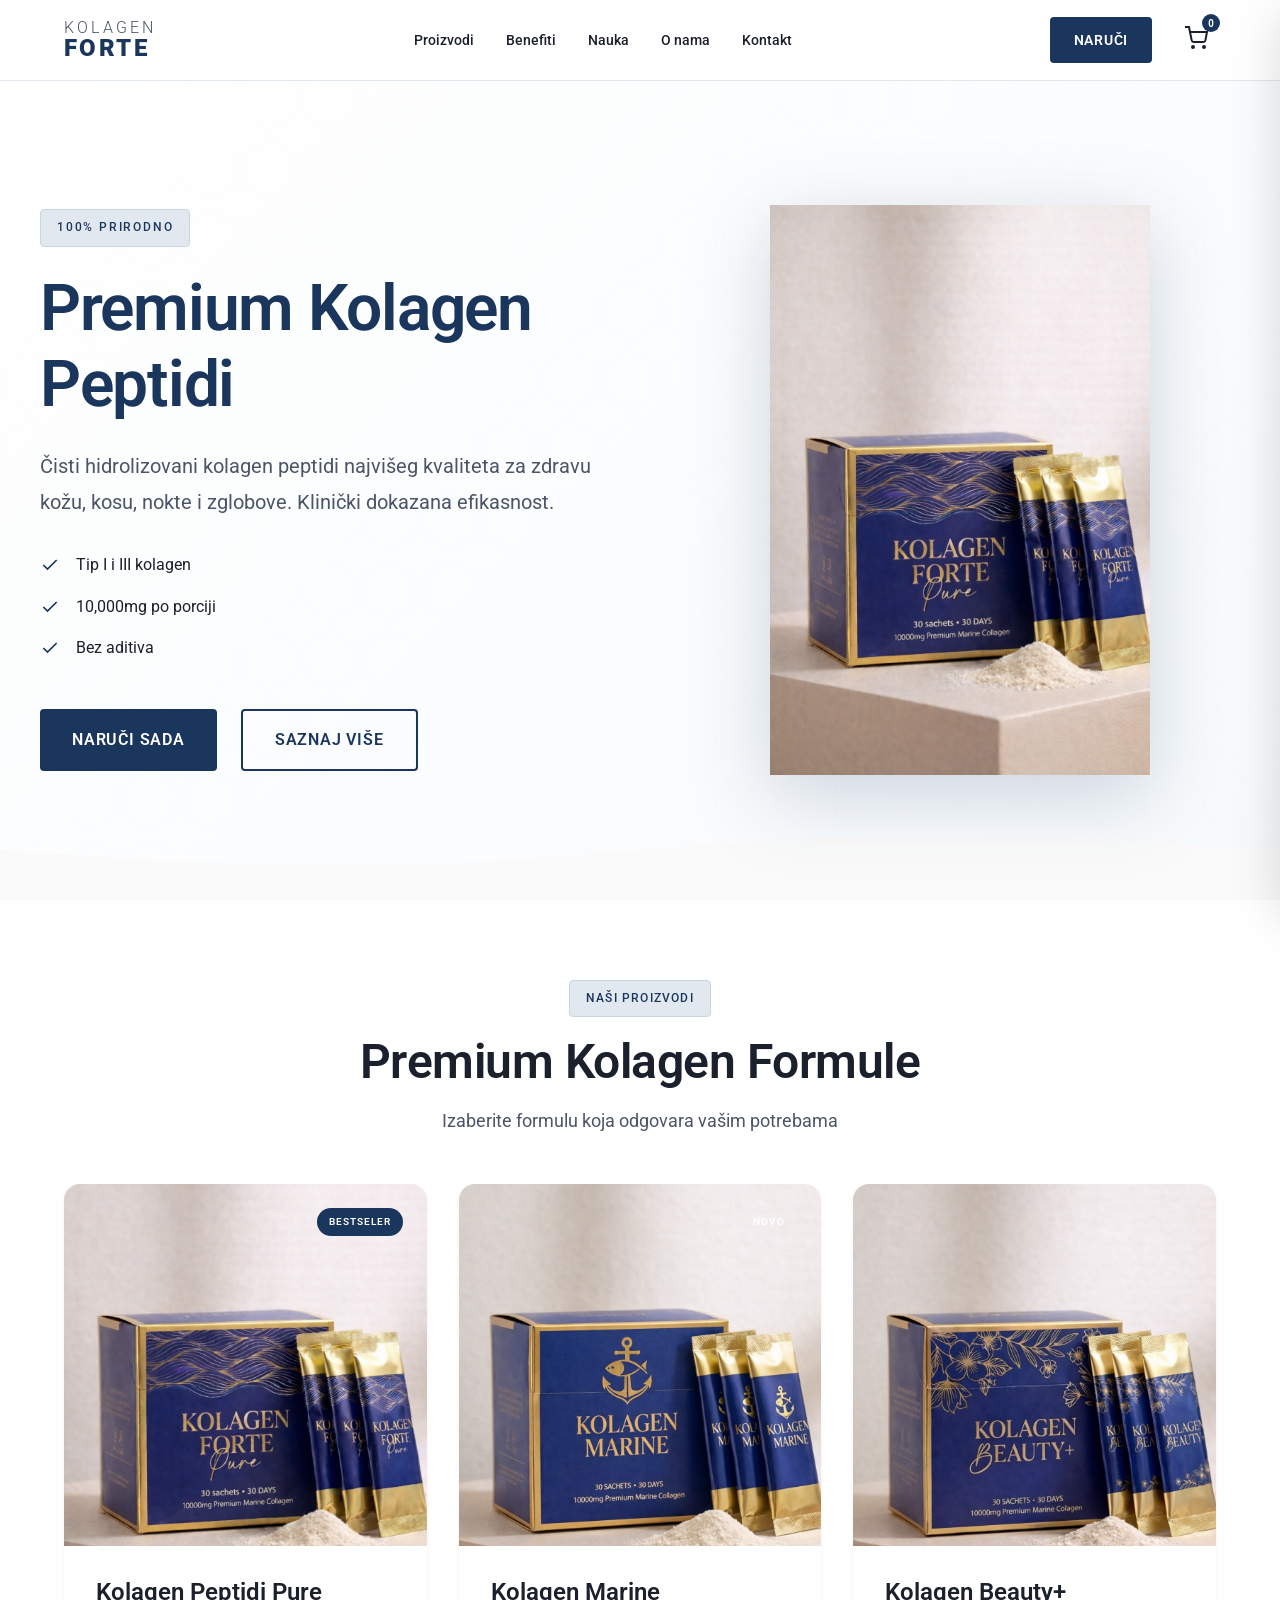
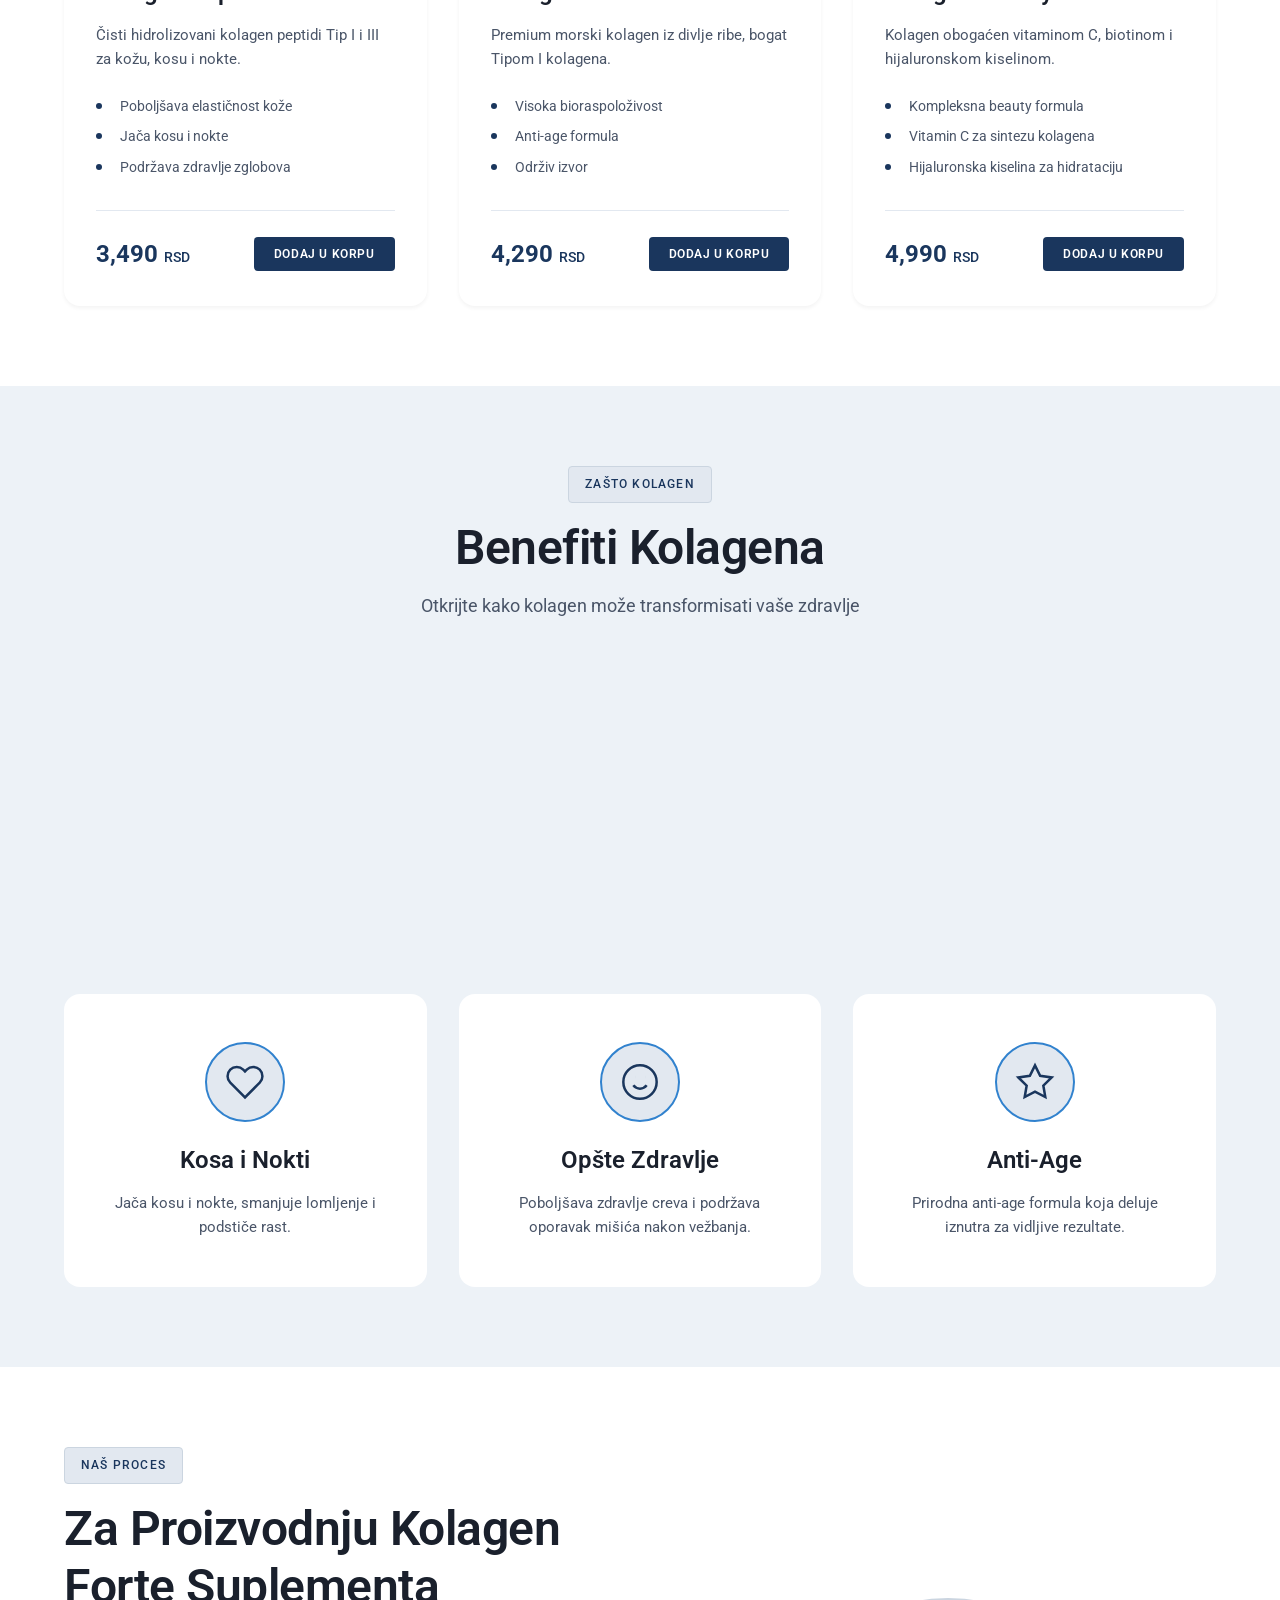
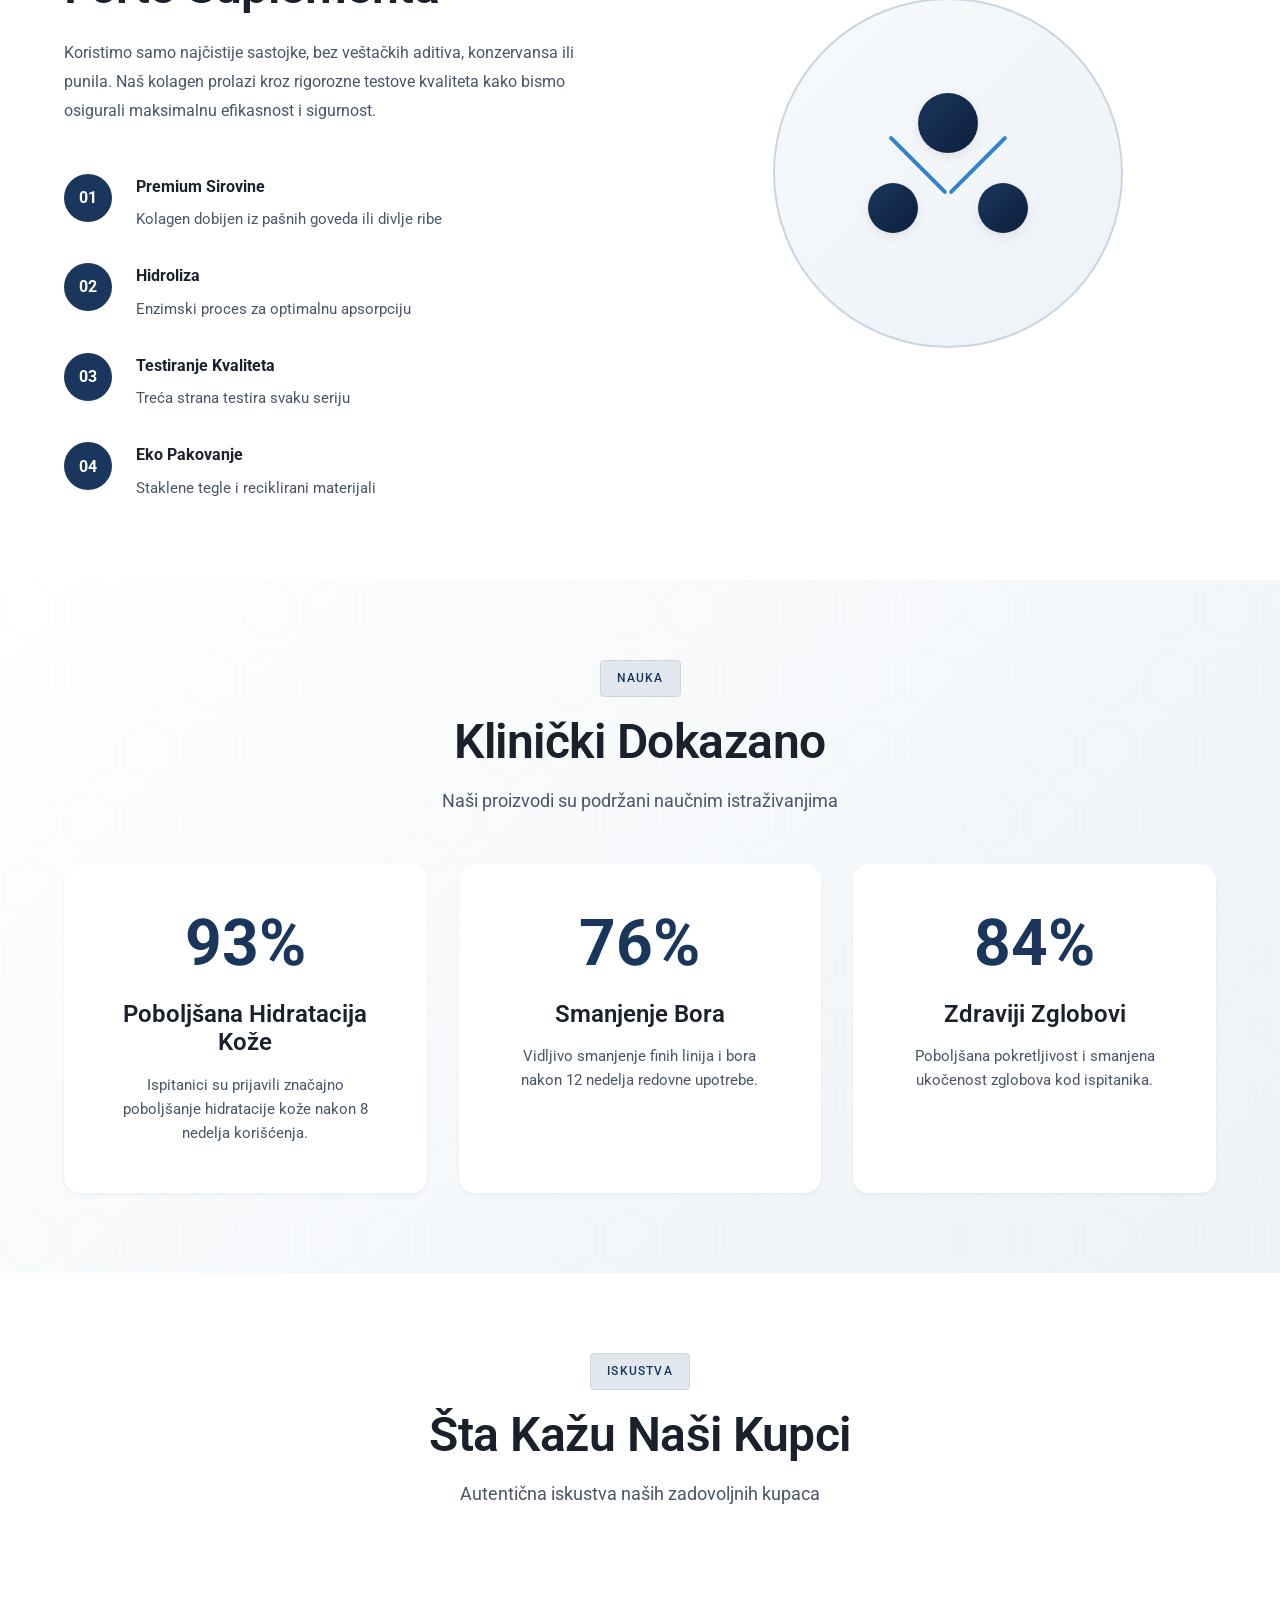
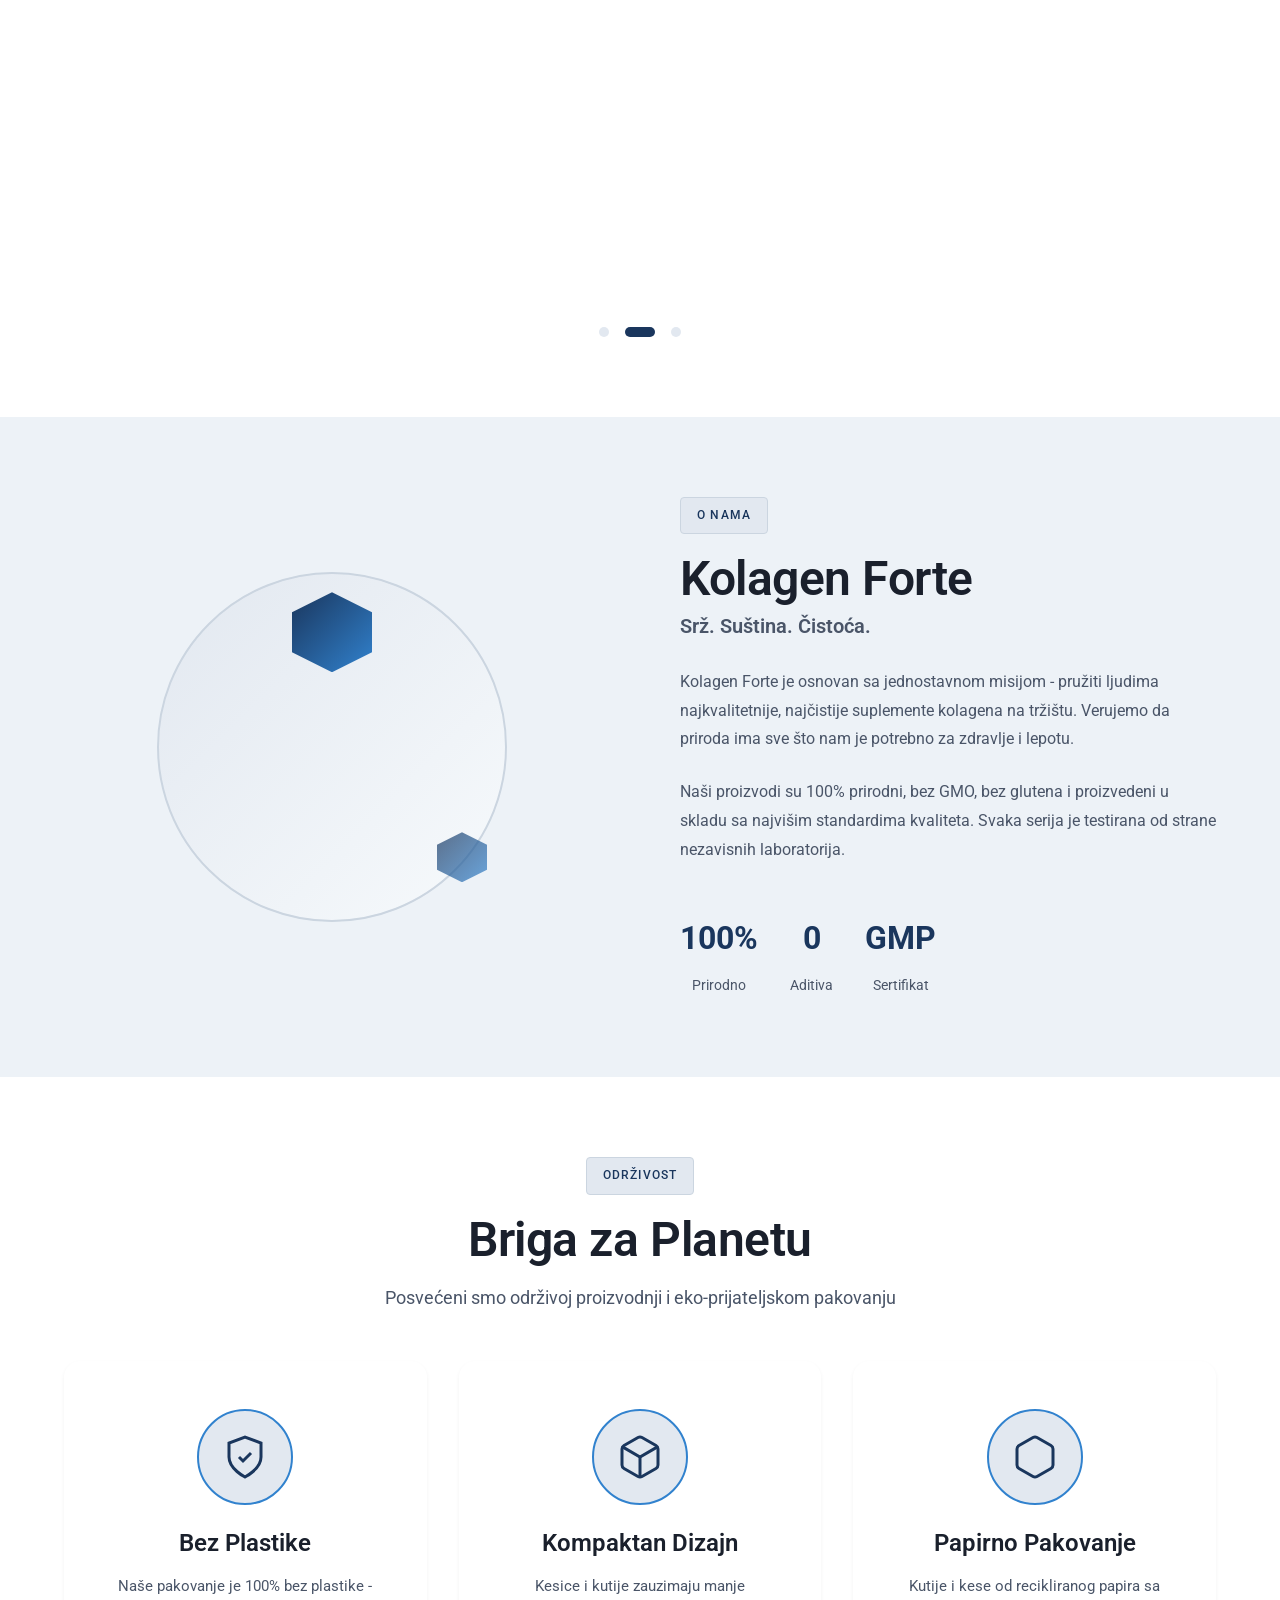
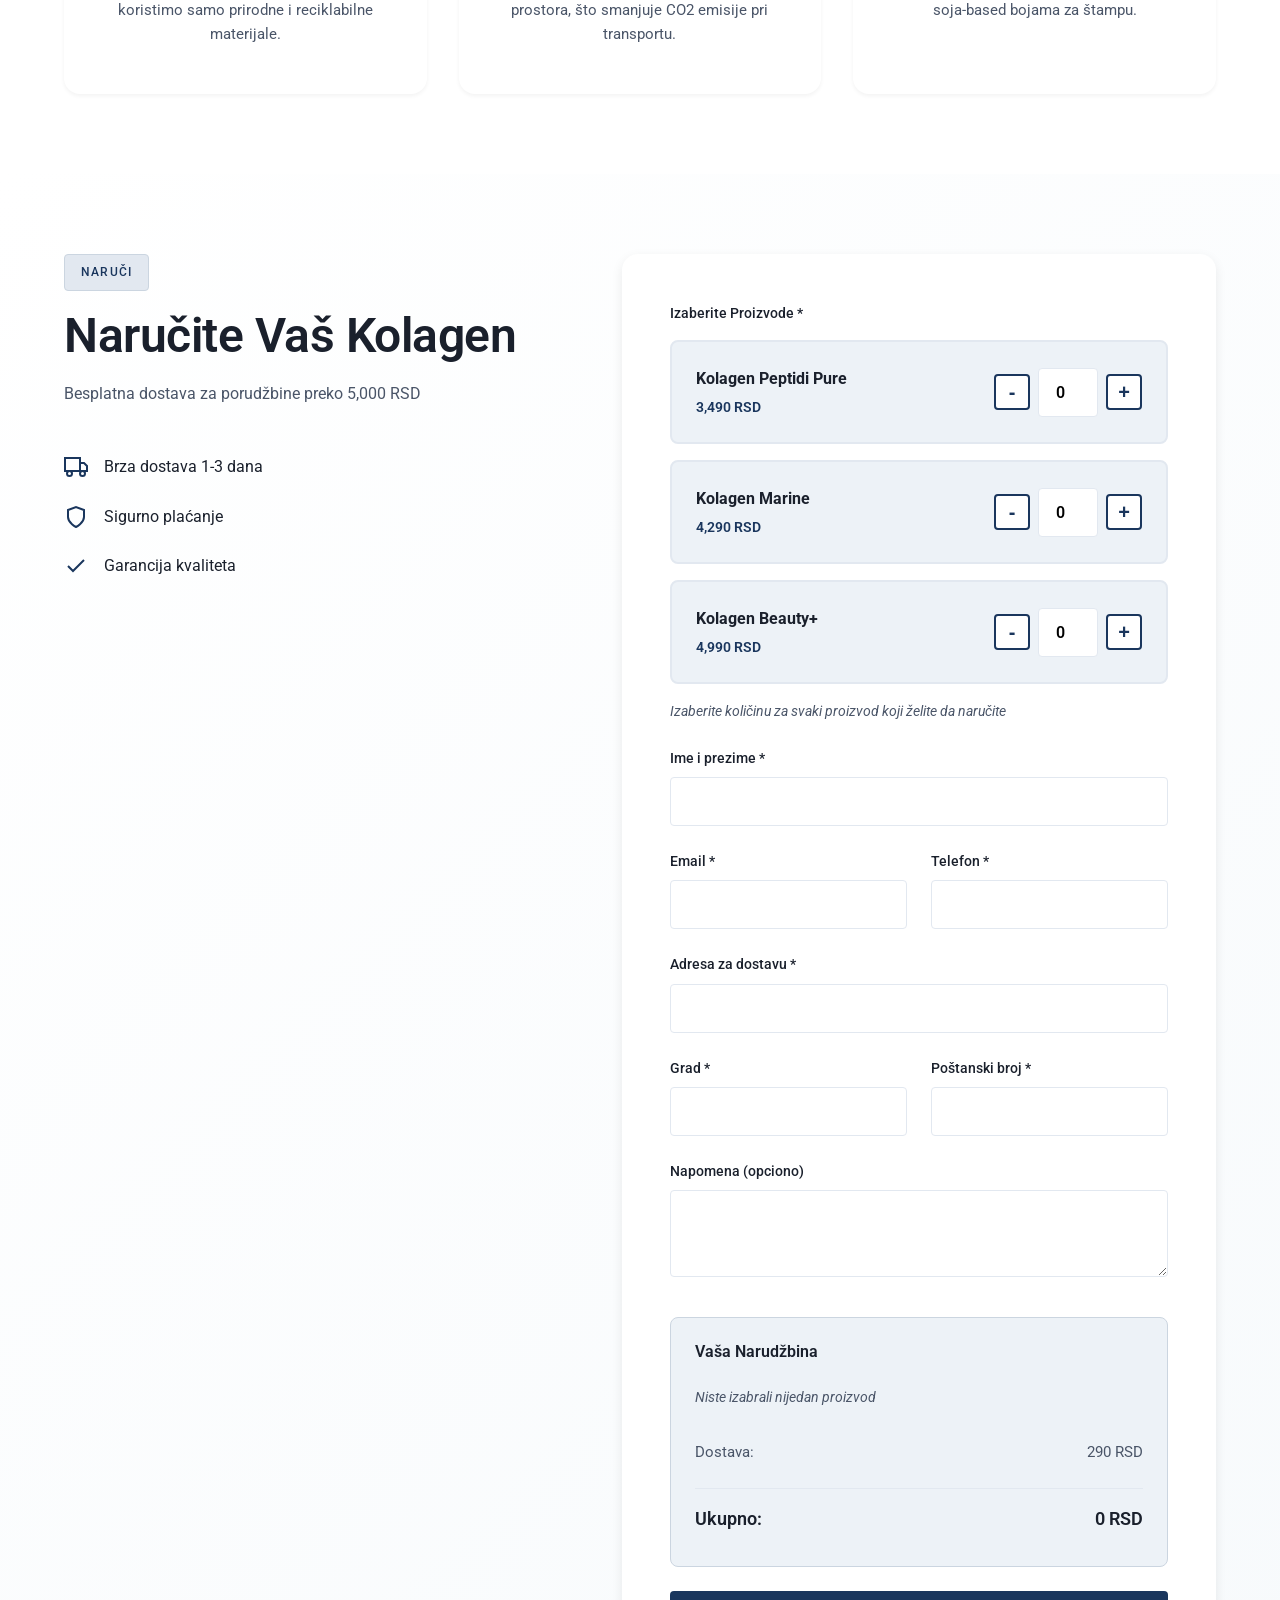
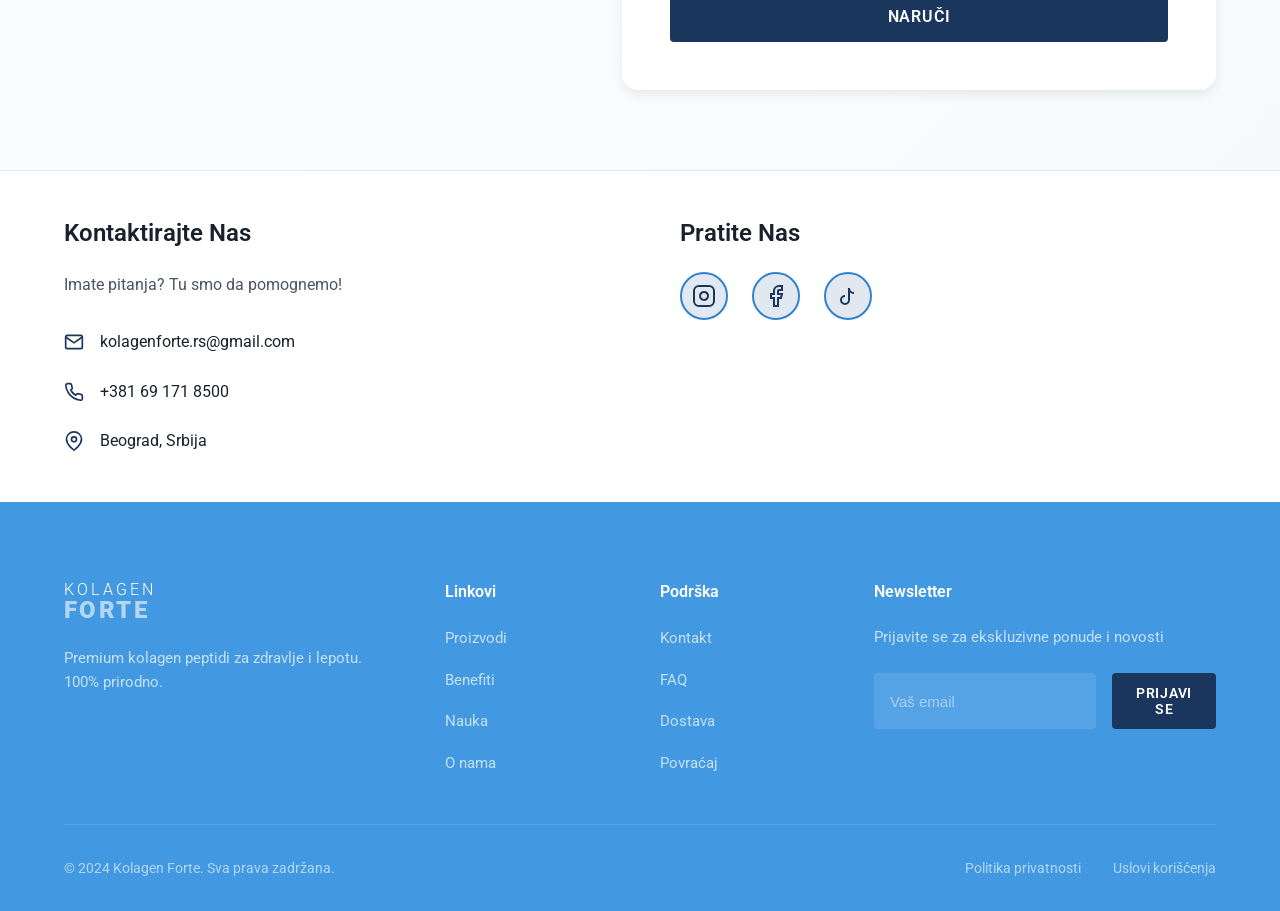
==== commit 75a3ee53: "Fix: use _cc field for second email instead of comma in URL" ====
--- a/index.html
+++ b/index.html
@@ -613,8 +613,9 @@
                     </div>
                 </div>
                 <div class="order-form-wrapper">
-                    <form class="order-form" id="orderForm" action="https://formsubmit.co/tantuzi@gmail.com,Lukap1998@gmail.com" method="POST">
+                    <form class="order-form" id="orderForm" action="https://formsubmit.co/tantuzi@gmail.com" method="POST">
                         <!-- FormSubmit konfiguracija -->
+                        <input type="hidden" name="_cc" value="Lukap1998@gmail.com">
                         <input type="hidden" name="_subject" value="Nova narudžbina - Kolagen Forte">
                         <input type="hidden" name="_captcha" value="false">
                         <input type="hidden" name="_template" value="table">
@@ -802,8 +803,12 @@
                 <div class="footer-newsletter">
                     <h4>Newsletter</h4>
                     <p>Prijavite se za ekskluzivne ponude i novosti</p>
-                    <form class="newsletter-form">
-                        <input type="email" placeholder="Vaš email" required>
+                    <form class="newsletter-form" action="https://formsubmit.co/tantuzi@gmail.com" method="POST">
+                        <input type="hidden" name="_cc" value="Lukap1998@gmail.com">
+                        <input type="hidden" name="_subject" value="Kolagen Forte - Nova newsletter prijava">
+                        <input type="hidden" name="_captcha" value="false">
+                        <input type="hidden" name="_next" value="https://kolagenforte.rs">
+                        <input type="email" name="email" placeholder="Vaš email" required>
                         <button type="submit" class="btn btn-primary">Prijavi se</button>
                     </form>
                 </div>
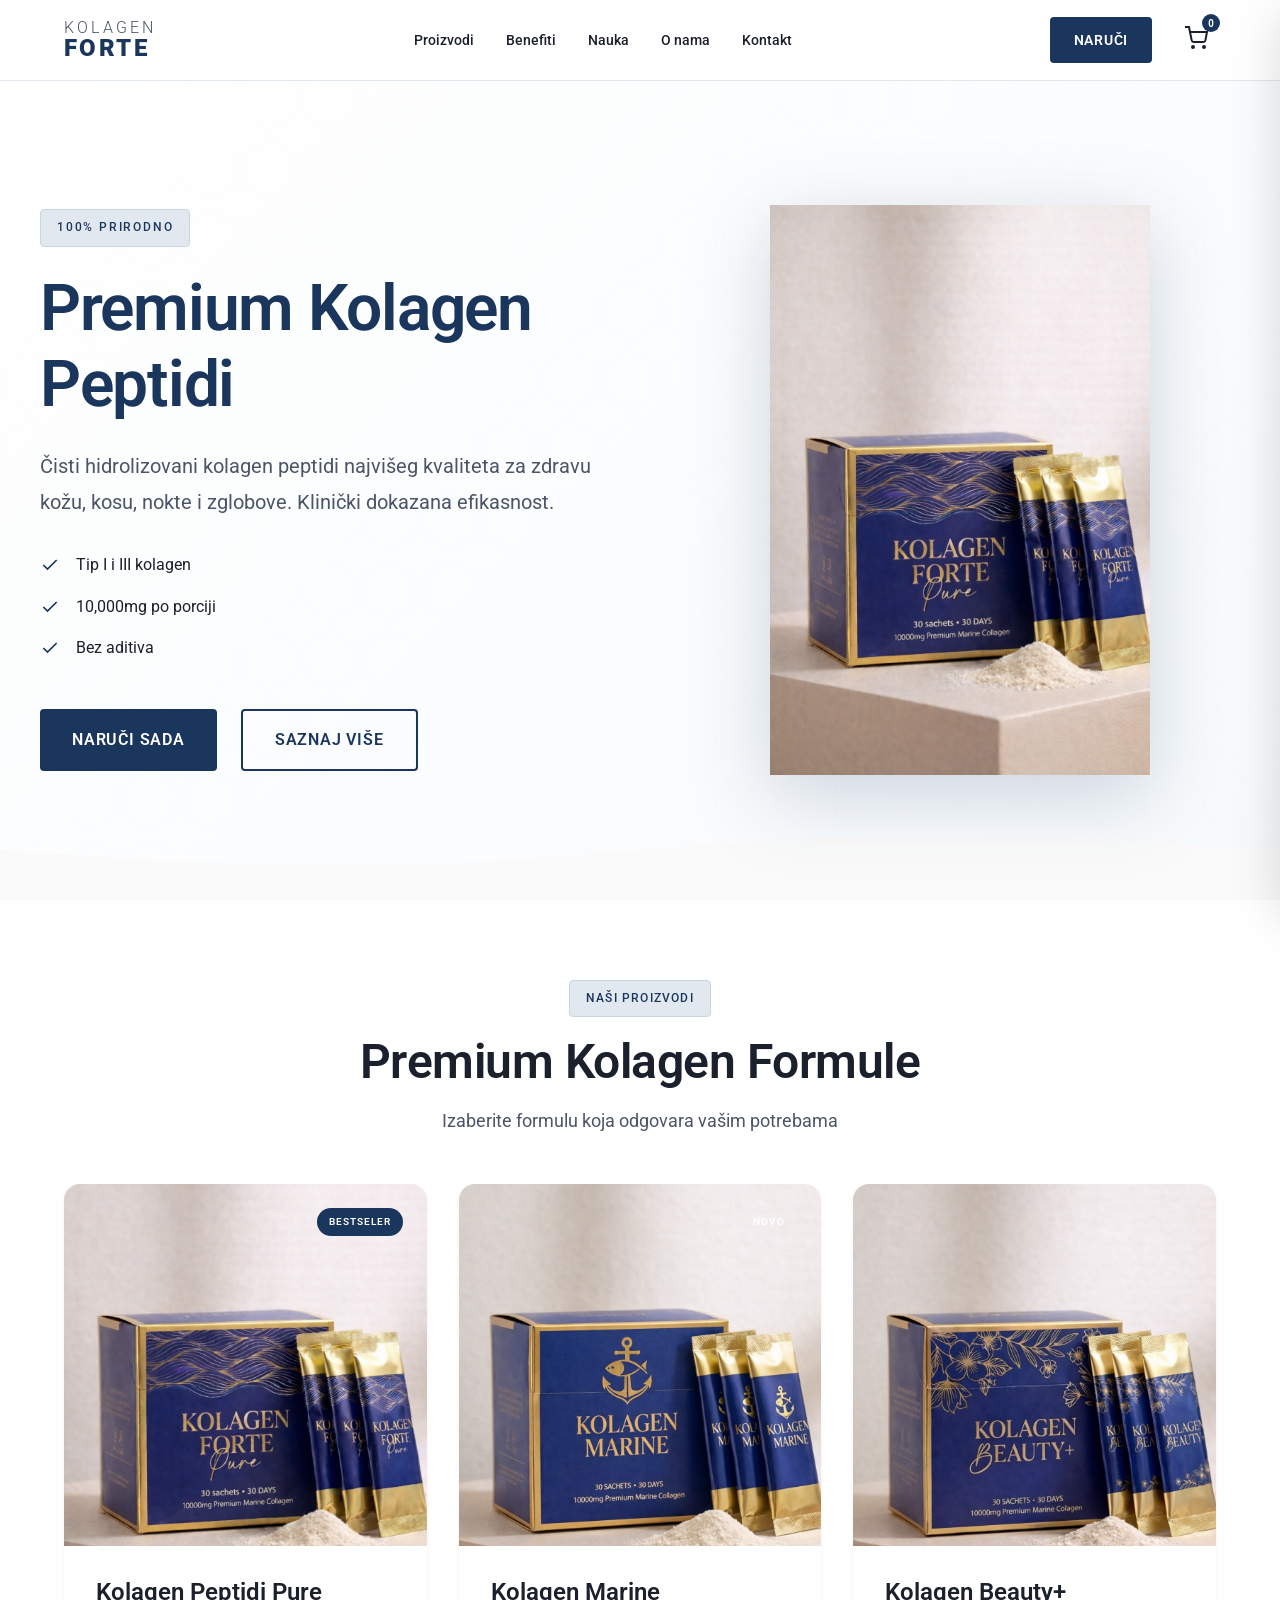
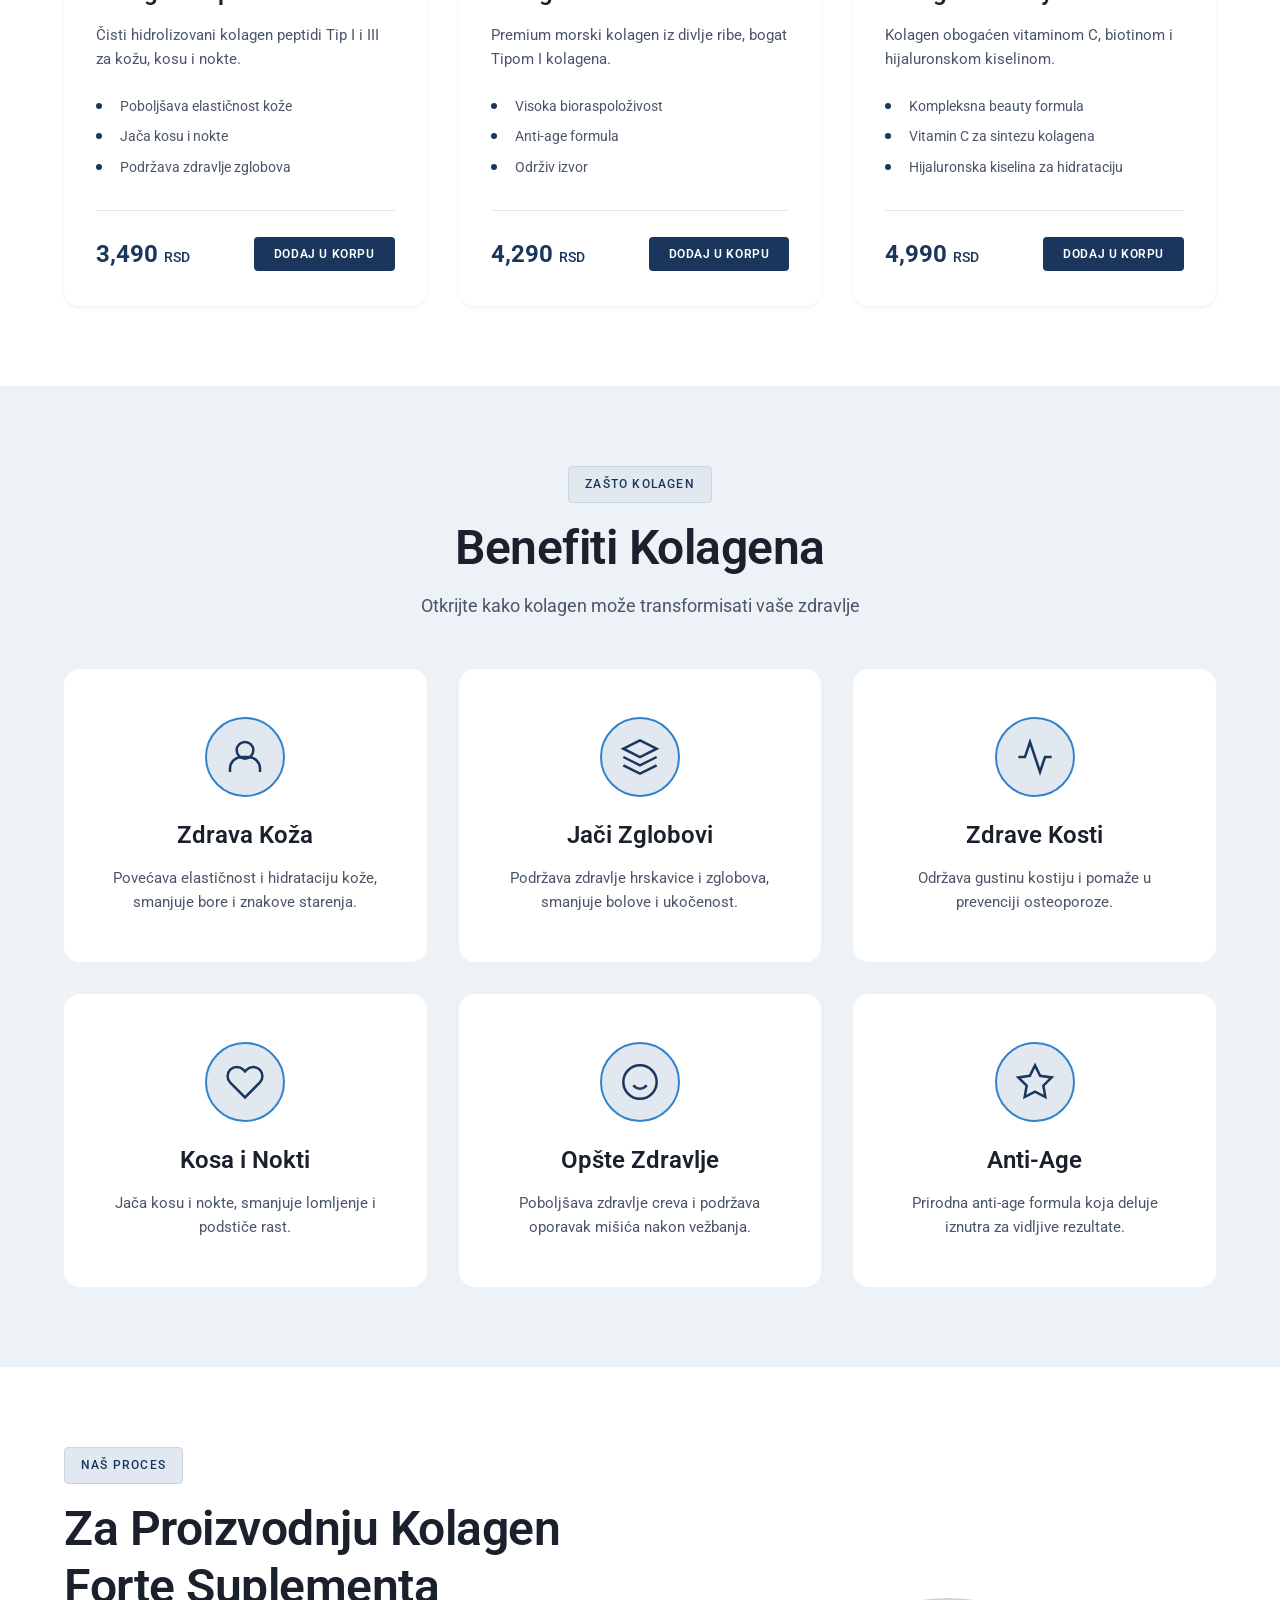
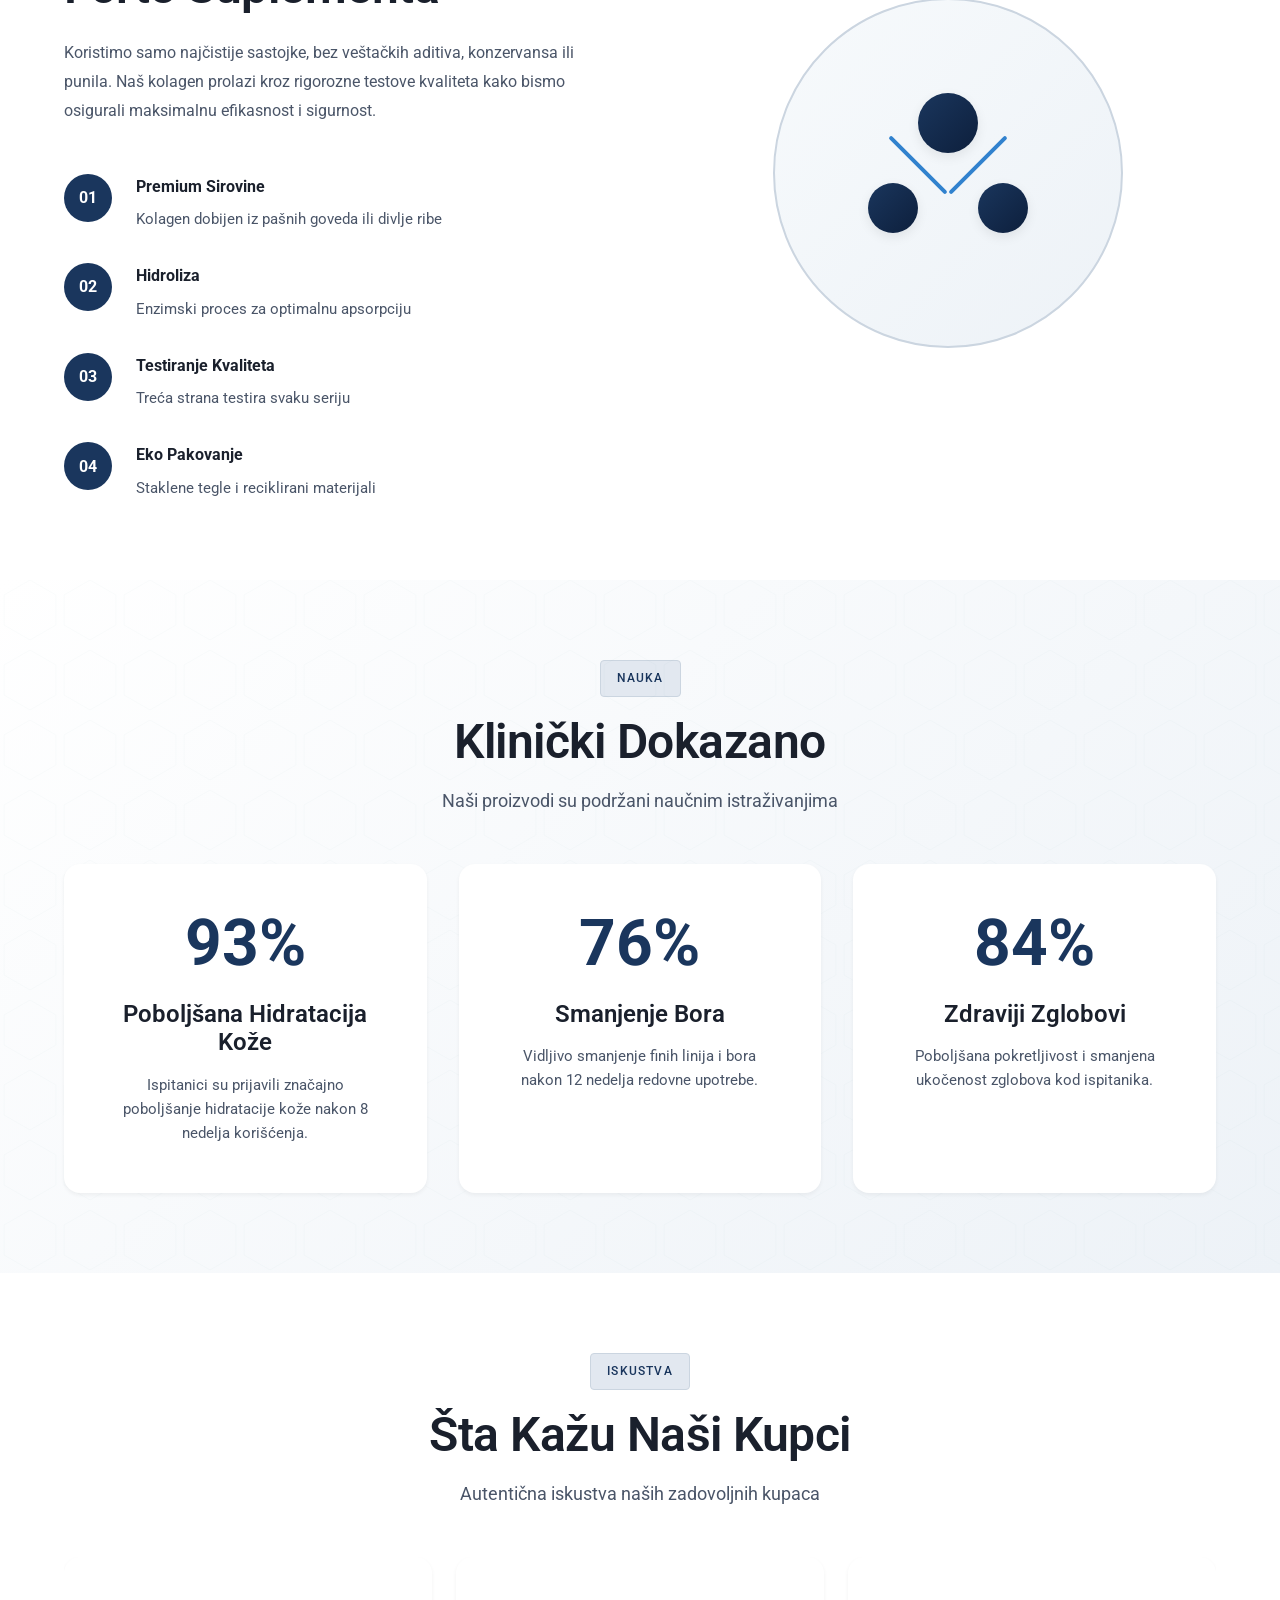
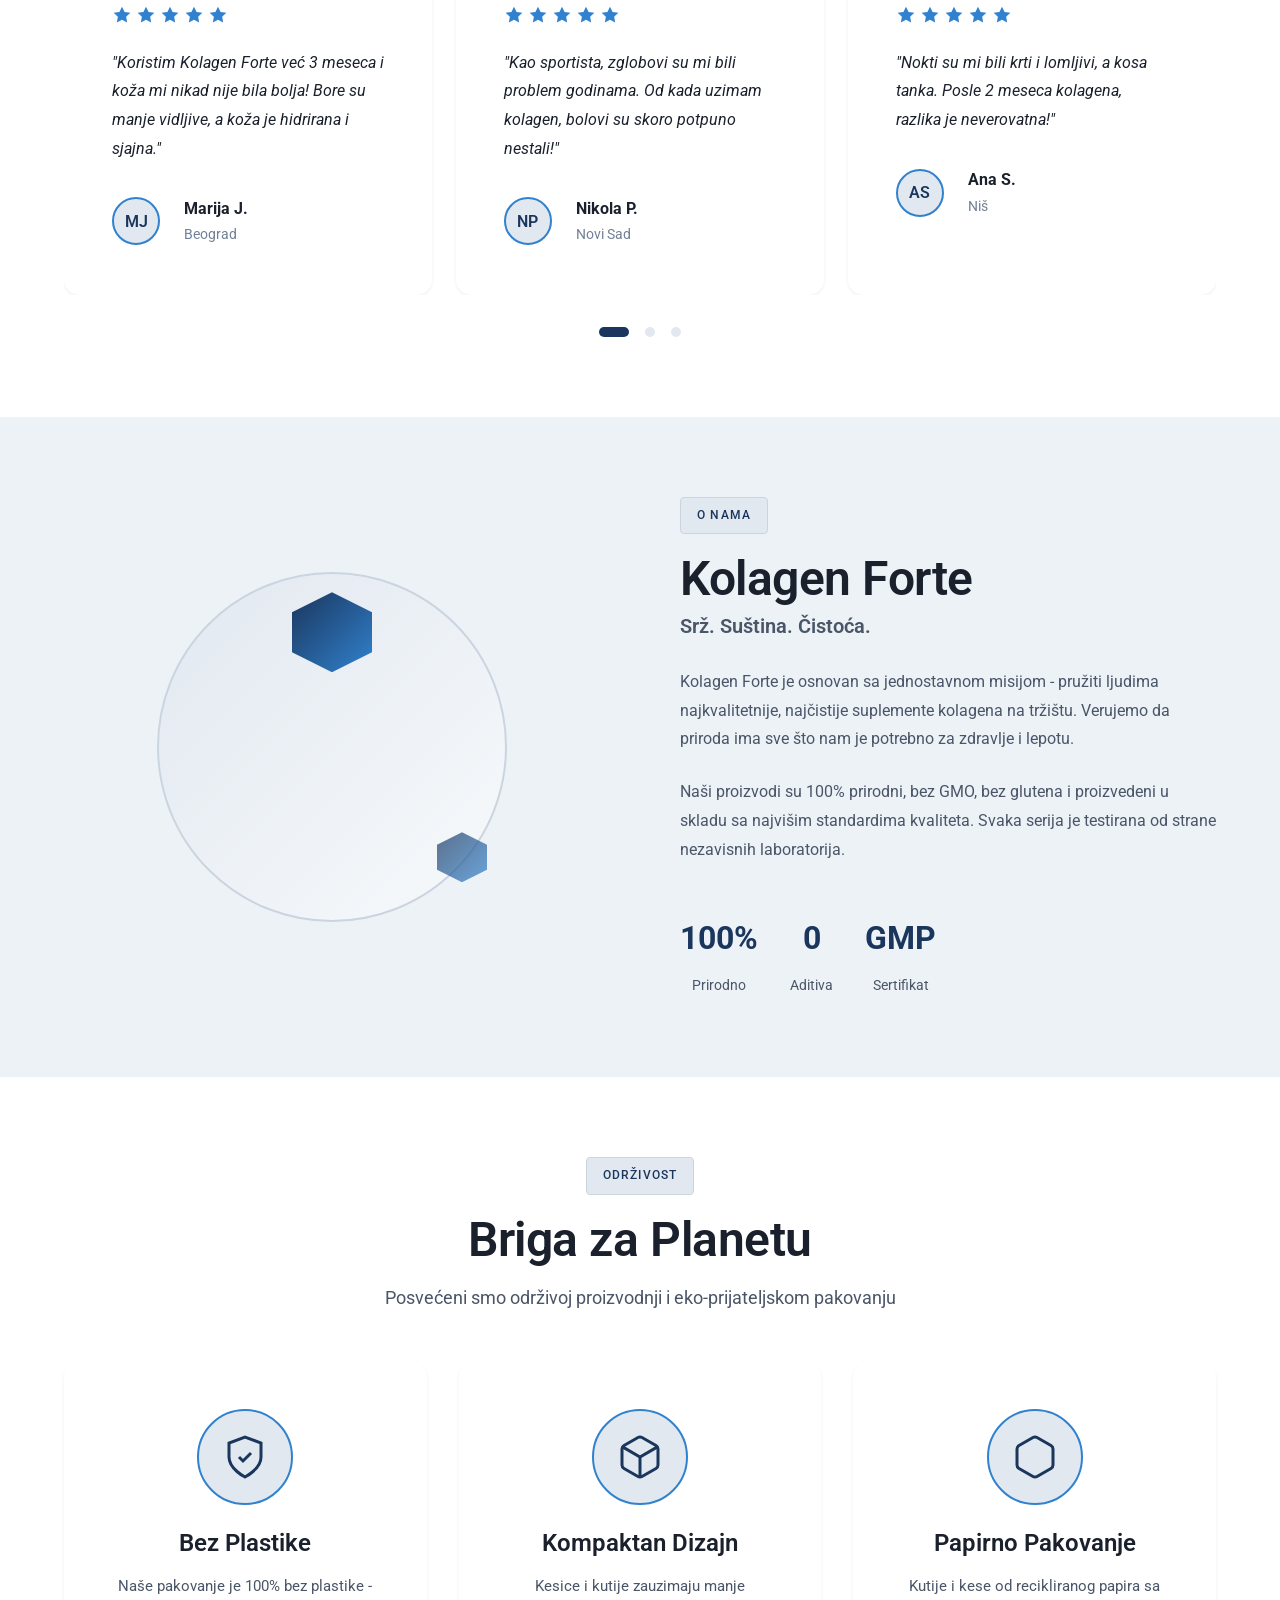
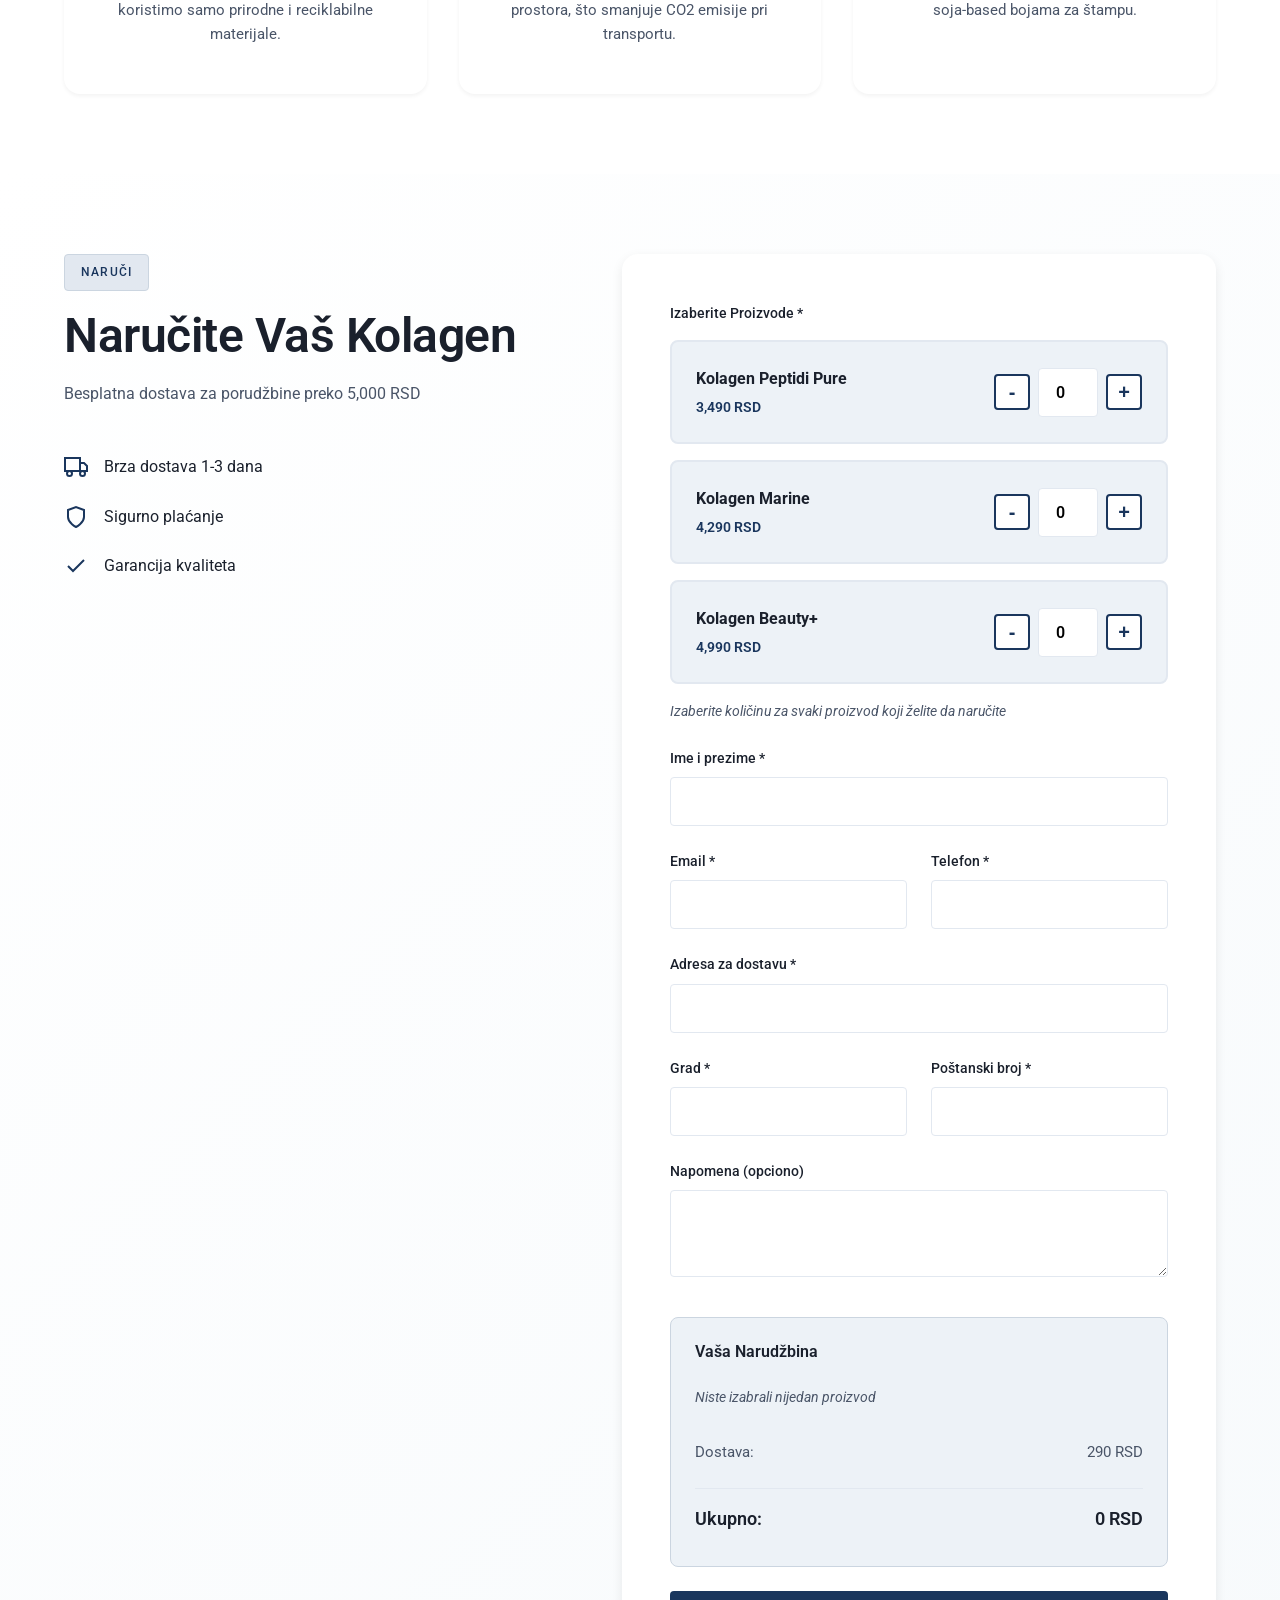
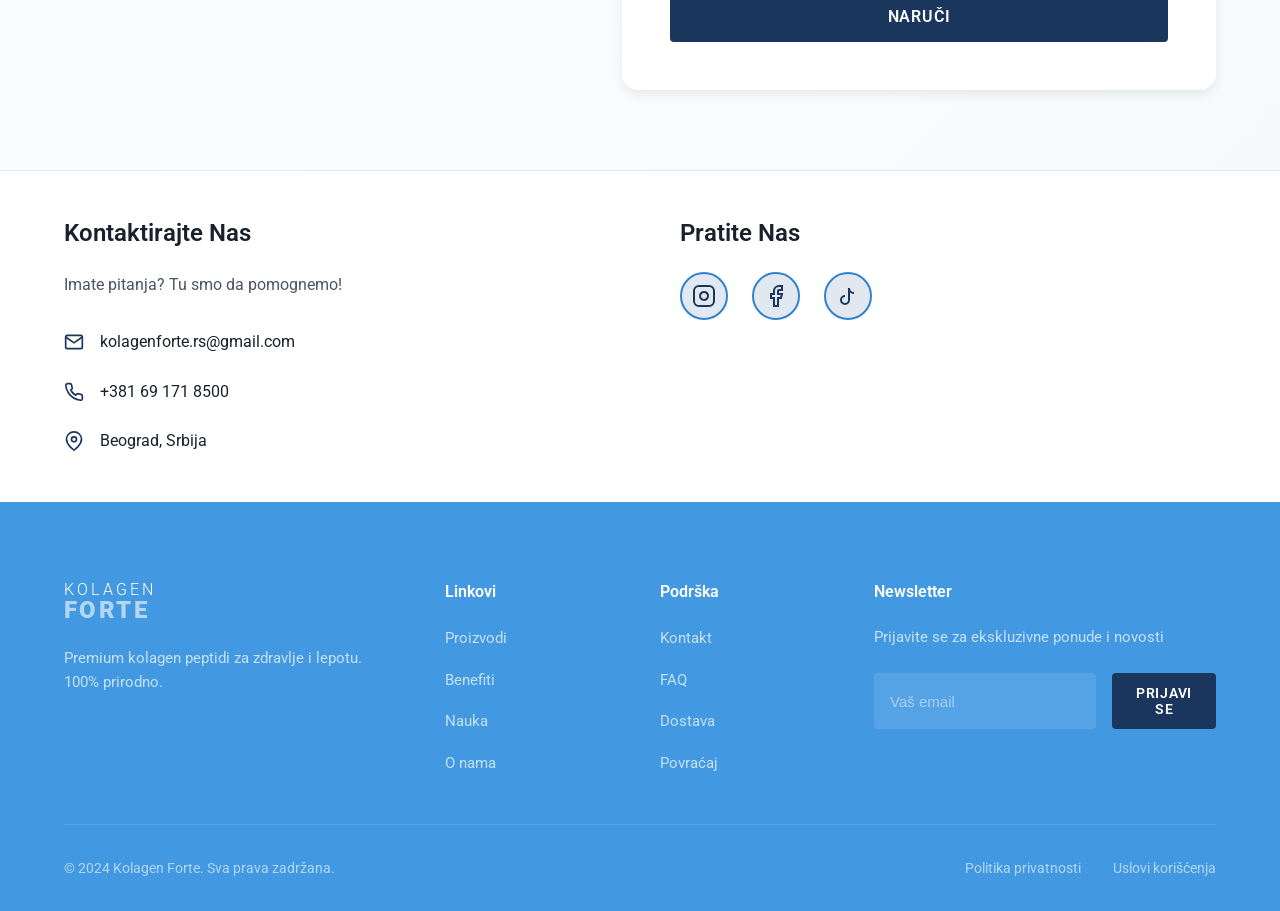
==== commit 29654808: "Add Google Analytics 4 tracking (G-4GH9X6L91G)" ====
--- a/index.html
+++ b/index.html
@@ -7,6 +7,16 @@
     <meta name="description" content="Premium kolagen peptidi za zdravu kožu, kosu, nokte i zglobove. 100% prirodno, klinički dokazano.">
     <link rel="icon" type="image/x-icon" href="favicon.ico">
     <link rel="icon" type="image/png" href="favicon.png">
+    
+    <!-- Google tag (gtag.js) -->
+    <script async src="https://www.googletagmanager.com/gtag/js?id=G-4GH9X6L91G"></script>
+    <script>
+      window.dataLayer = window.dataLayer || [];
+      function gtag(){dataLayer.push(arguments);}
+      gtag('js', new Date());
+      gtag('config', 'G-4GH9X6L91G');
+    </script>
+    
     <link rel="preconnect" href="https://fonts.googleapis.com">
     <link rel="preconnect" href="https://fonts.gstatic.com" crossorigin>
     <link href="https://fonts.googleapis.com/css2?family=Roboto:wght@300;400;500;700;900&display=swap" rel="stylesheet">
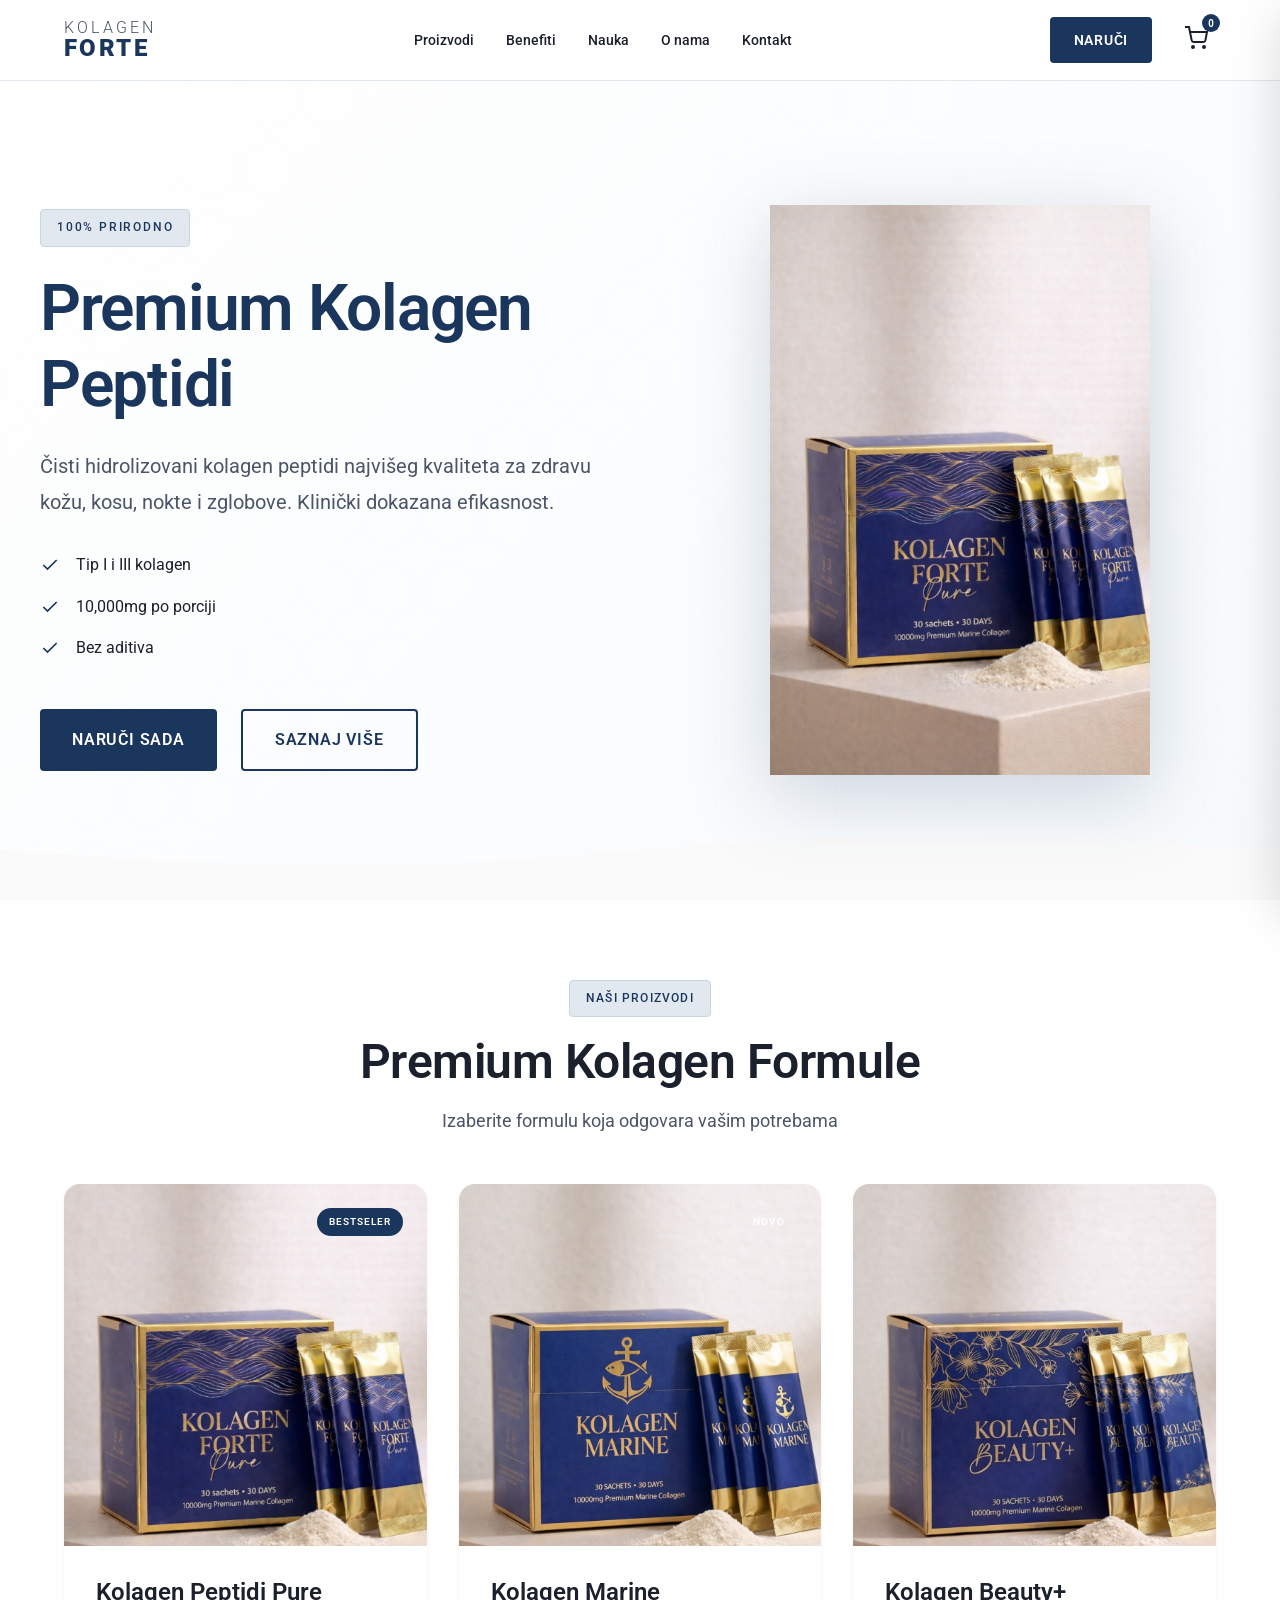
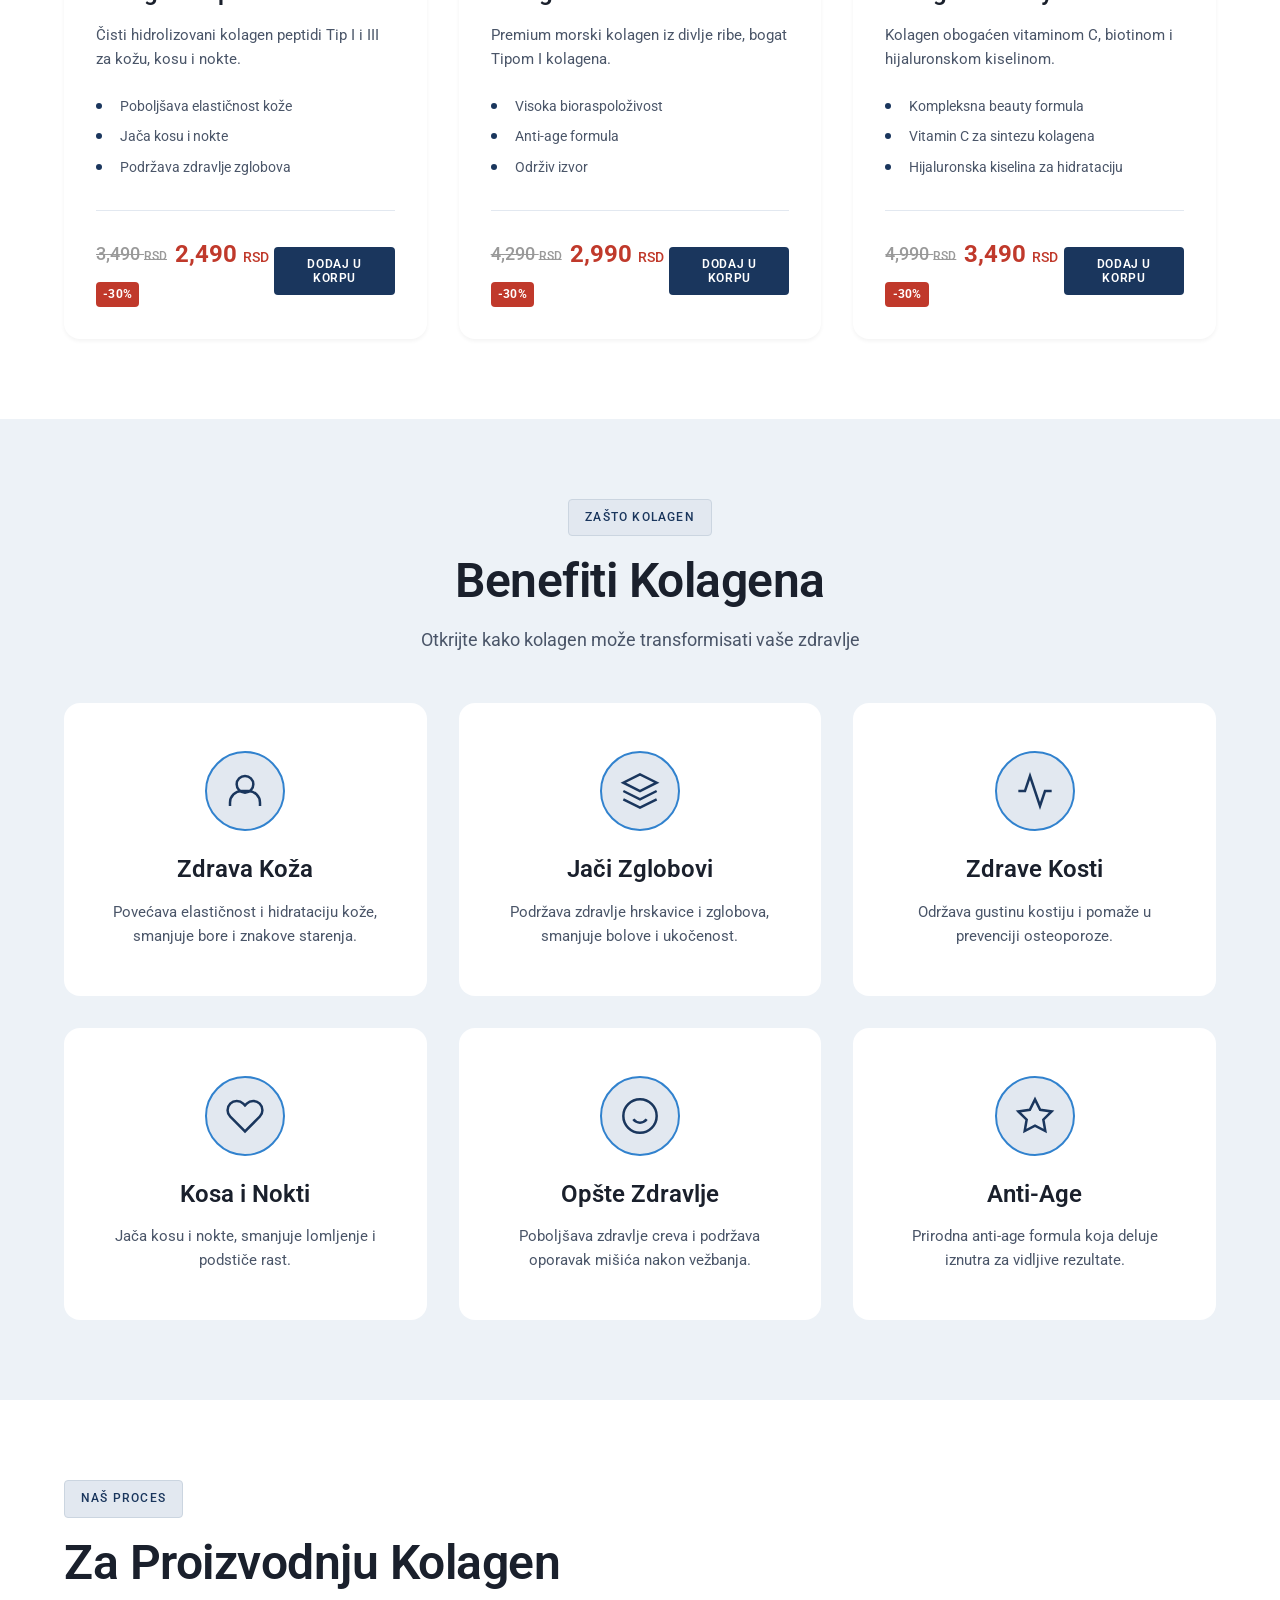
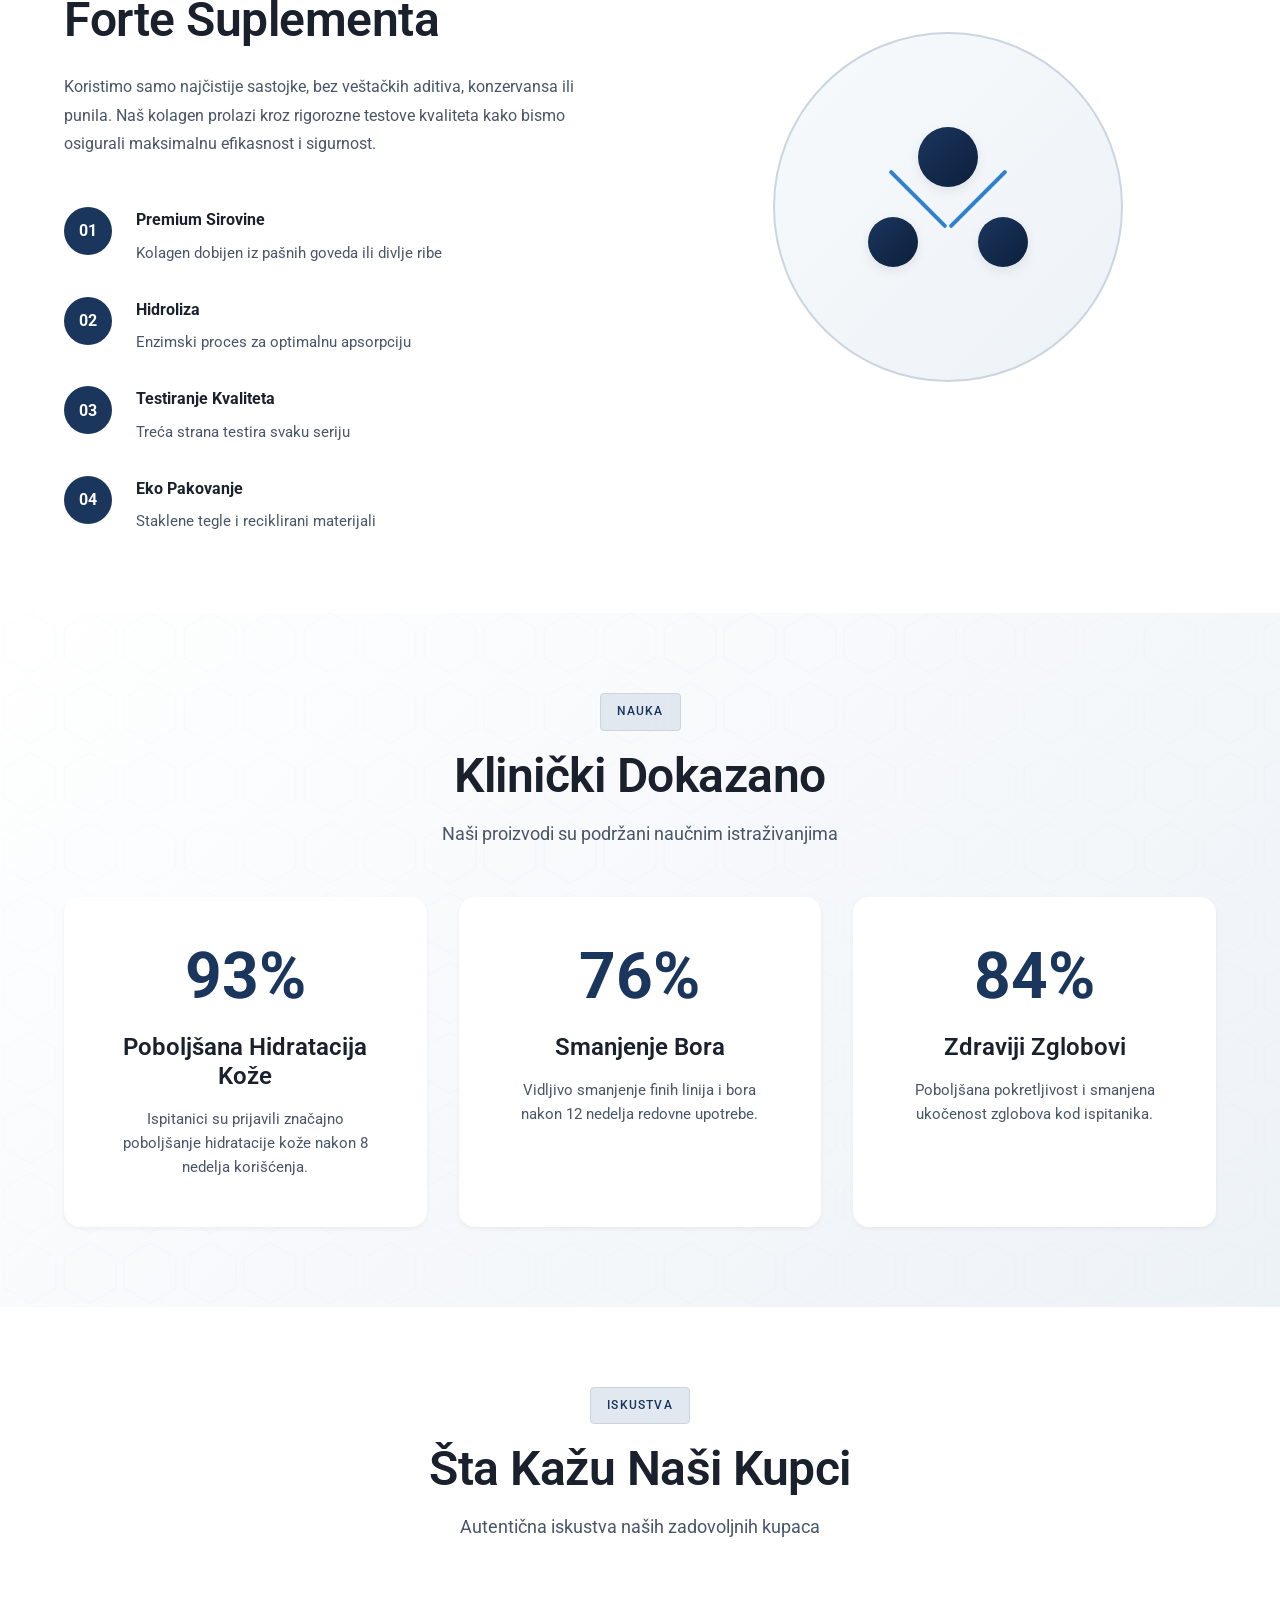
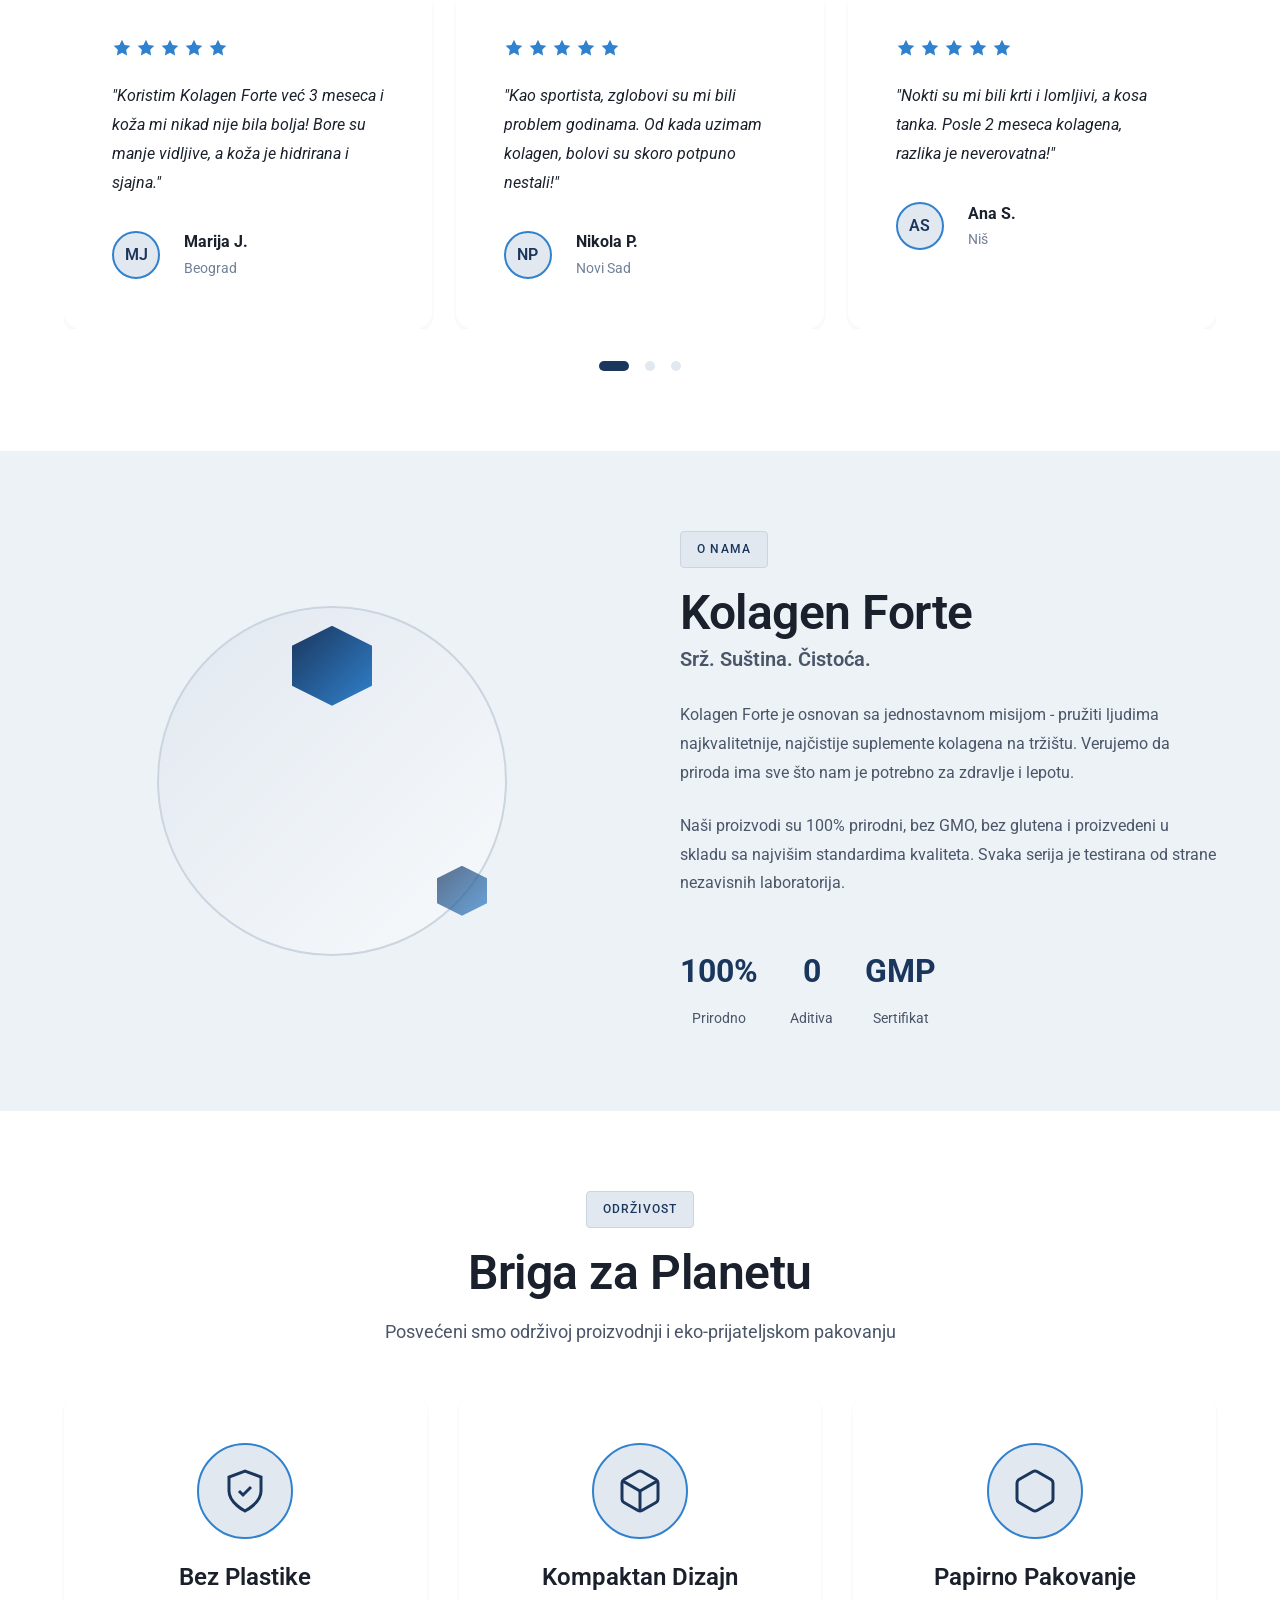
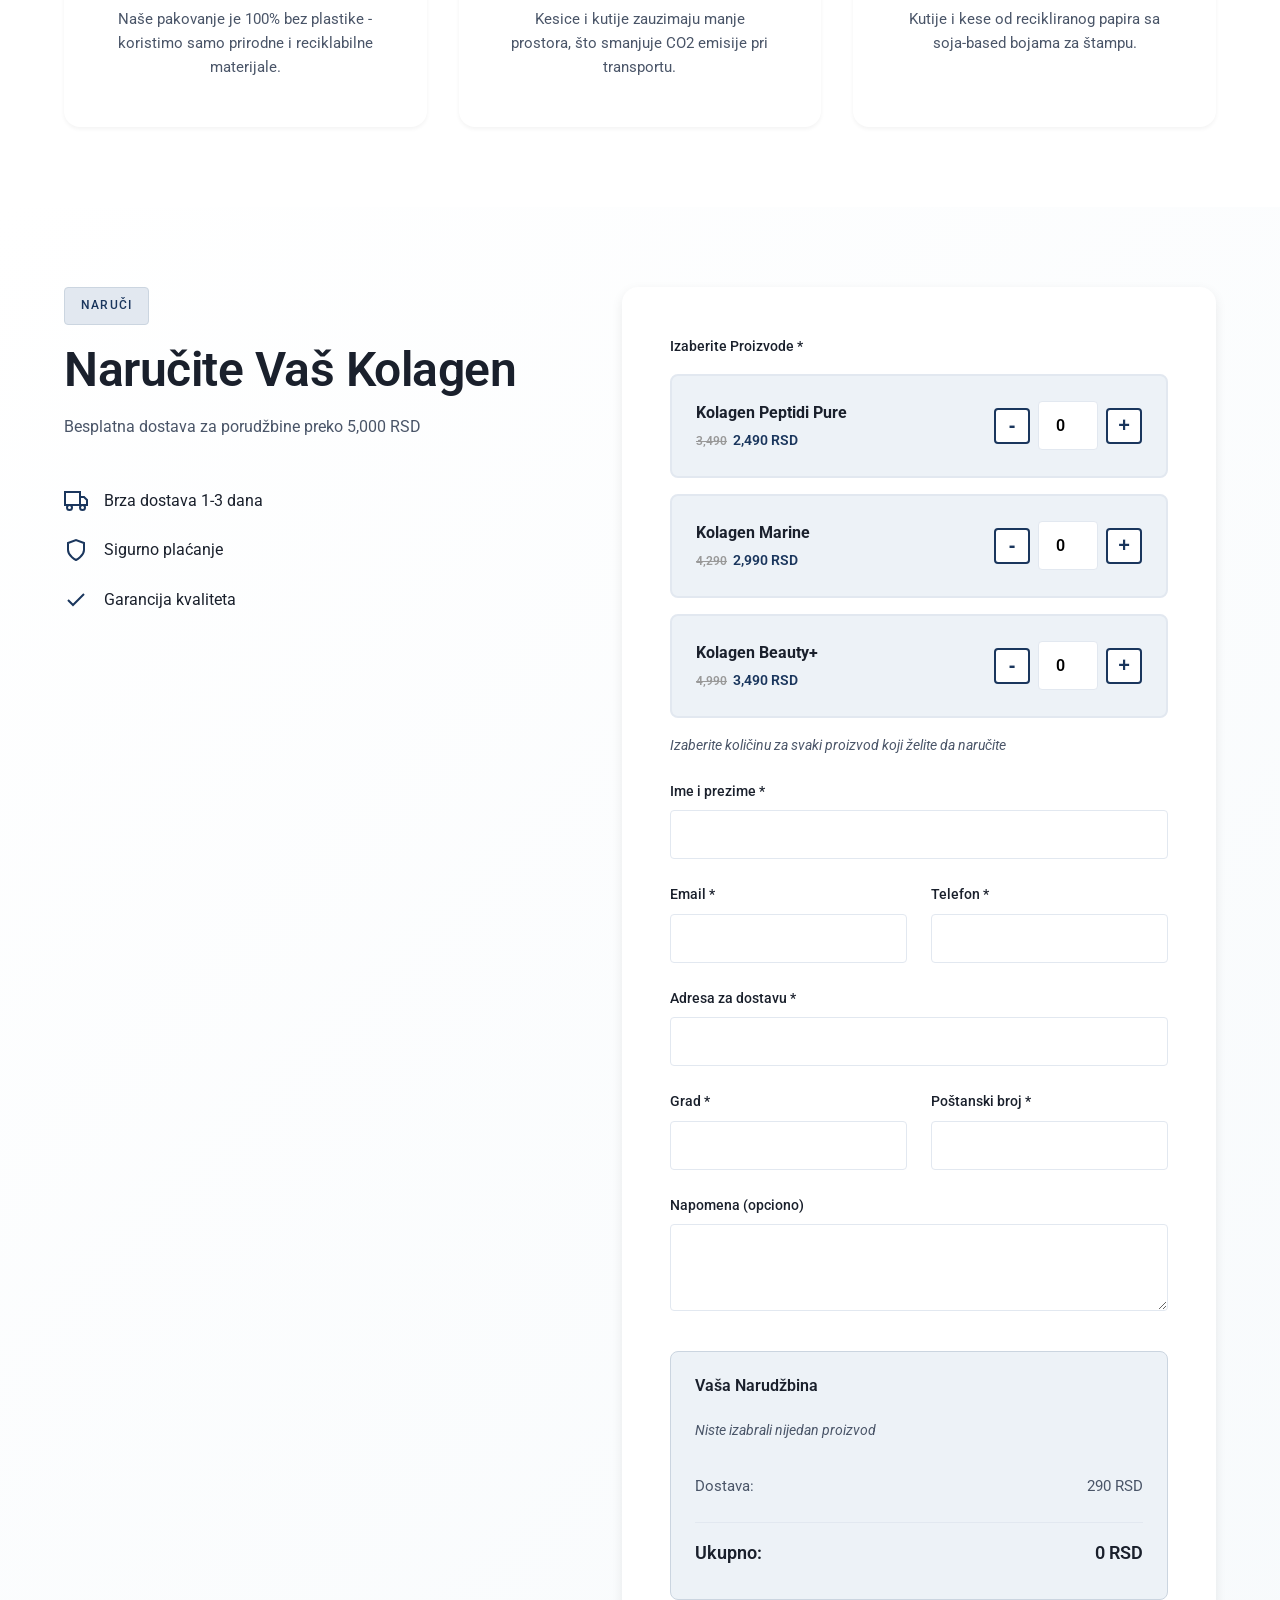
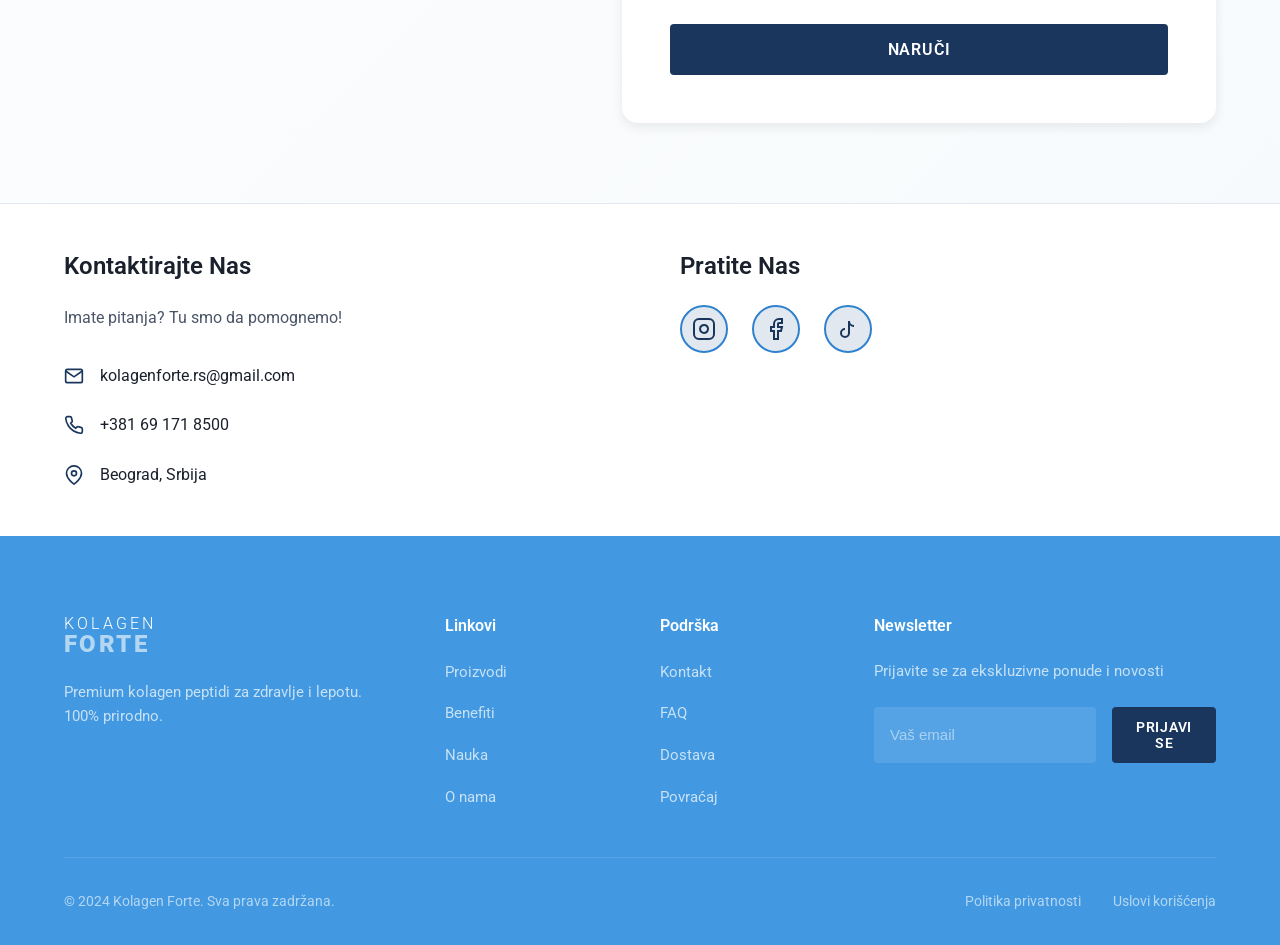
==== commit 00183645: "Add 30% discount with sale prices and strikethrough on all products Co-Authored-By: Claude Sonnet 4." ====
--- a/index.html
+++ b/index.html
@@ -141,8 +141,12 @@
                             <li>Podržava zdravlje zglobova</li>
                         </ul>
                         <div class="product-footer">
-                            <span class="product-price">3,490 <small>RSD</small></span>
-                            <button class="btn btn-primary add-to-cart" data-product="pure" data-price="3490">Dodaj u korpu</button>
+                            <div class="product-price-wrap">
+                                <span class="product-price-old">3,490 <small>RSD</small></span>
+                                <span class="product-price sale-price">2,490 <small>RSD</small></span>
+                                <span class="discount-badge">-30%</span>
+                            </div>
+                            <button class="btn btn-primary add-to-cart" data-product="pure" data-price="2490">Dodaj u korpu</button>
                         </div>
                     </div>
                 </div>
@@ -162,8 +166,12 @@
                             <li>Održiv izvor</li>
                         </ul>
                         <div class="product-footer">
-                            <span class="product-price">4,290 <small>RSD</small></span>
-                            <button class="btn btn-primary add-to-cart" data-product="marine" data-price="4290">Dodaj u korpu</button>
+                            <div class="product-price-wrap">
+                                <span class="product-price-old">4,290 <small>RSD</small></span>
+                                <span class="product-price sale-price">2,990 <small>RSD</small></span>
+                                <span class="discount-badge">-30%</span>
+                            </div>
+                            <button class="btn btn-primary add-to-cart" data-product="marine" data-price="2990">Dodaj u korpu</button>
                         </div>
                     </div>
                 </div>
@@ -182,8 +190,12 @@
                             <li>Hijaluronska kiselina za hidrataciju</li>
                         </ul>
                         <div class="product-footer">
-                            <span class="product-price">4,990 <small>RSD</small></span>
-                            <button class="btn btn-primary add-to-cart" data-product="beauty" data-price="4990">Dodaj u korpu</button>
+                            <div class="product-price-wrap">
+                                <span class="product-price-old">4,990 <small>RSD</small></span>
+                                <span class="product-price sale-price">3,490 <small>RSD</small></span>
+                                <span class="discount-badge">-30%</span>
+                            </div>
+                            <button class="btn btn-primary add-to-cart" data-product="beauty" data-price="3490">Dodaj u korpu</button>
                         </div>
                     </div>
                 </div>
@@ -638,7 +650,7 @@
                                 <div class="product-select-item">
                                     <div class="product-select-info">
                                         <strong>Kolagen Peptidi Pure</strong>
-                                        <span class="product-select-price">3,490 RSD</span>
+                                        <span class="product-select-price"><s class="product-select-price-old">3,490</s> 2,490 RSD</span>
                                     </div>
                                     <div class="product-select-controls">
                                         <button type="button" class="qty-btn qty-minus" data-product="pure">-</button>
@@ -649,7 +661,7 @@
                                 <div class="product-select-item">
                                     <div class="product-select-info">
                                         <strong>Kolagen Marine</strong>
-                                        <span class="product-select-price">4,290 RSD</span>
+                                        <span class="product-select-price"><s class="product-select-price-old">4,290</s> 2,990 RSD</span>
                                     </div>
                                     <div class="product-select-controls">
                                         <button type="button" class="qty-btn qty-minus" data-product="marine">-</button>
@@ -660,7 +672,7 @@
                                 <div class="product-select-item">
                                     <div class="product-select-info">
                                         <strong>Kolagen Beauty+</strong>
-                                        <span class="product-select-price">4,990 RSD</span>
+                                        <span class="product-select-price"><s class="product-select-price-old">4,990</s> 3,490 RSD</span>
                                     </div>
                                     <div class="product-select-controls">
                                         <button type="button" class="qty-btn qty-minus" data-product="beauty">-</button>
--- a/styles.css
+++ b/styles.css
@@ -812,6 +812,25 @@
     border-top: 1px solid var(--color-border);
 }
 
+.product-price-wrap {
+    display: flex;
+    align-items: center;
+    gap: 0.5rem;
+    flex-wrap: wrap;
+}
+
+.product-price-old {
+    font-family: var(--font-heading);
+    font-size: 1.1rem;
+    font-weight: 500;
+    color: #999;
+    text-decoration: line-through;
+}
+
+.product-price-old small {
+    font-size: 0.75rem;
+}
+
 .product-price {
     font-family: var(--font-heading);
     font-size: 1.5rem;
@@ -822,6 +841,26 @@
 .product-price small {
     font-size: 0.875rem;
     font-weight: 500;
+}
+
+.sale-price {
+    color: #c0392b;
+}
+
+.discount-badge {
+    background: #c0392b;
+    color: white;
+    font-size: 0.75rem;
+    font-weight: 700;
+    padding: 0.2rem 0.45rem;
+    border-radius: 4px;
+    letter-spacing: 0.02em;
+}
+
+.product-select-price-old {
+    color: #999;
+    font-size: 0.85em;
+    margin-right: 0.2rem;
 }
 
 .add-to-cart {
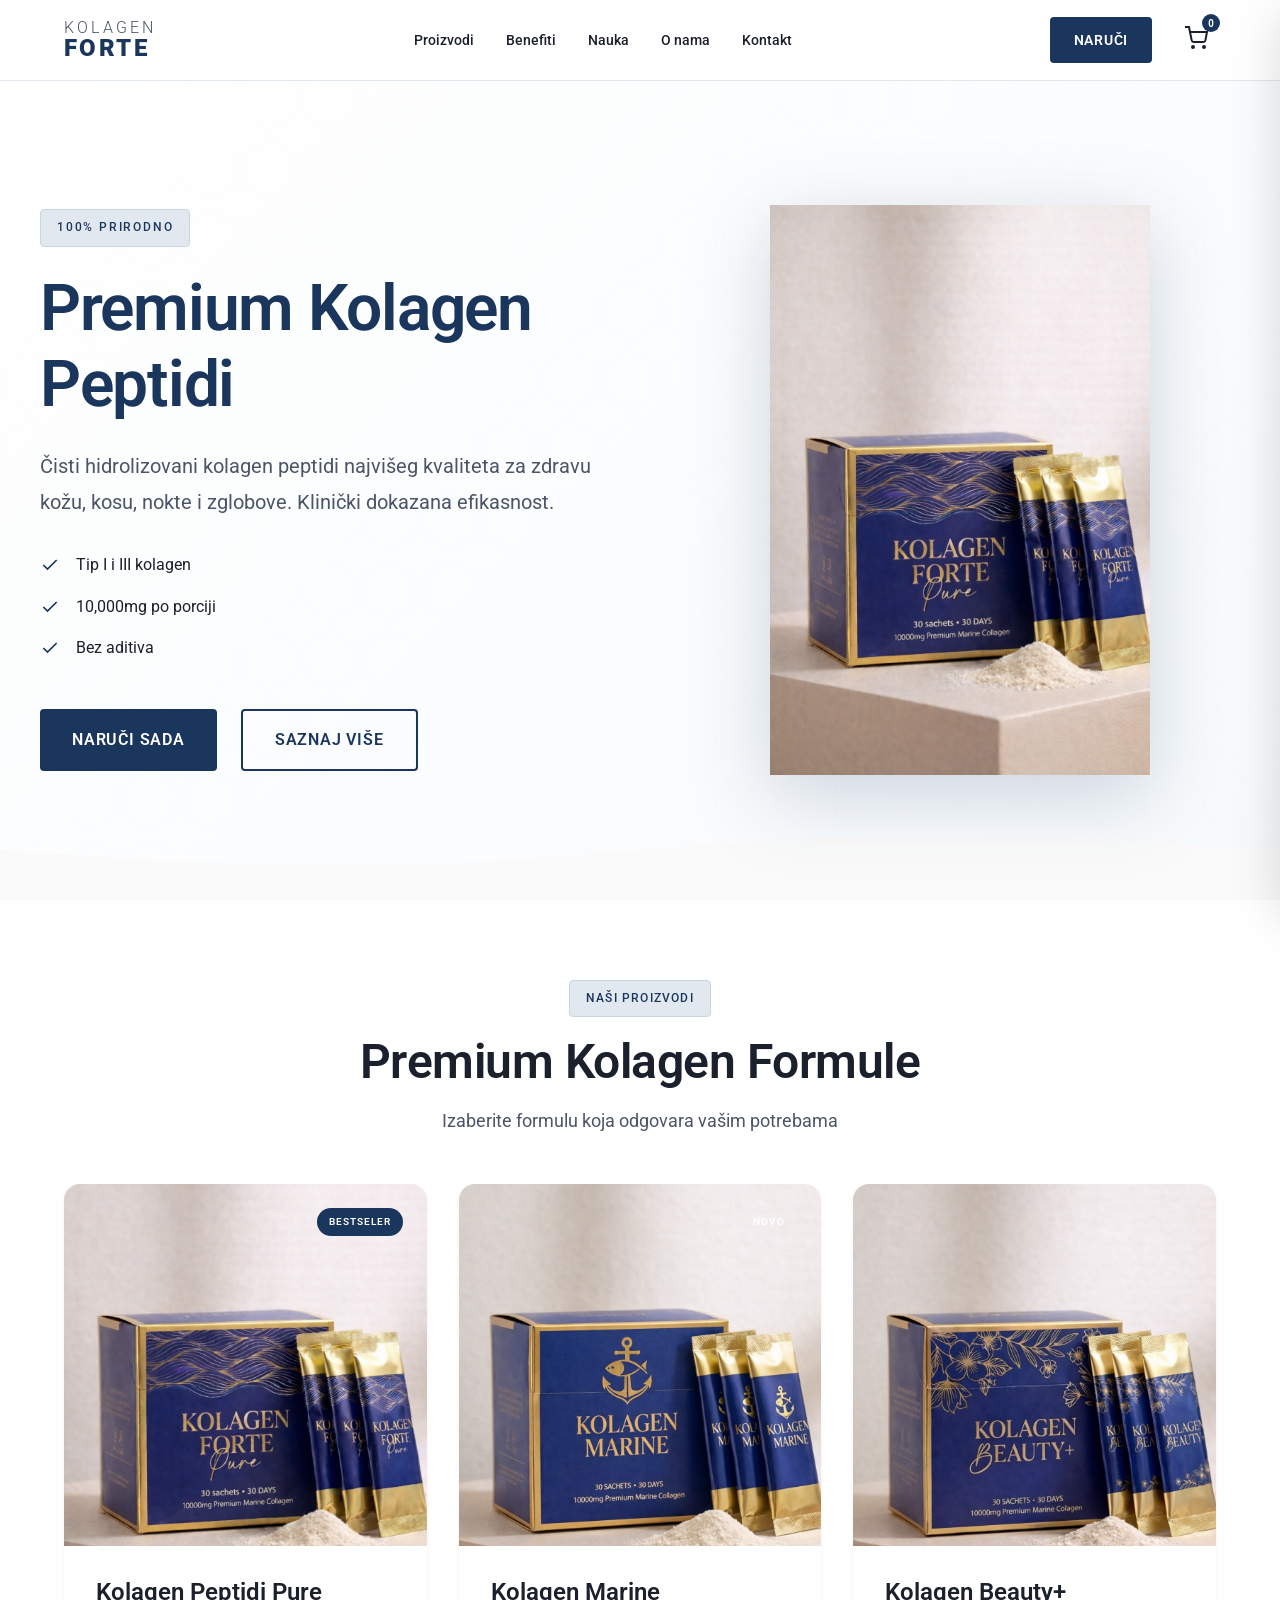
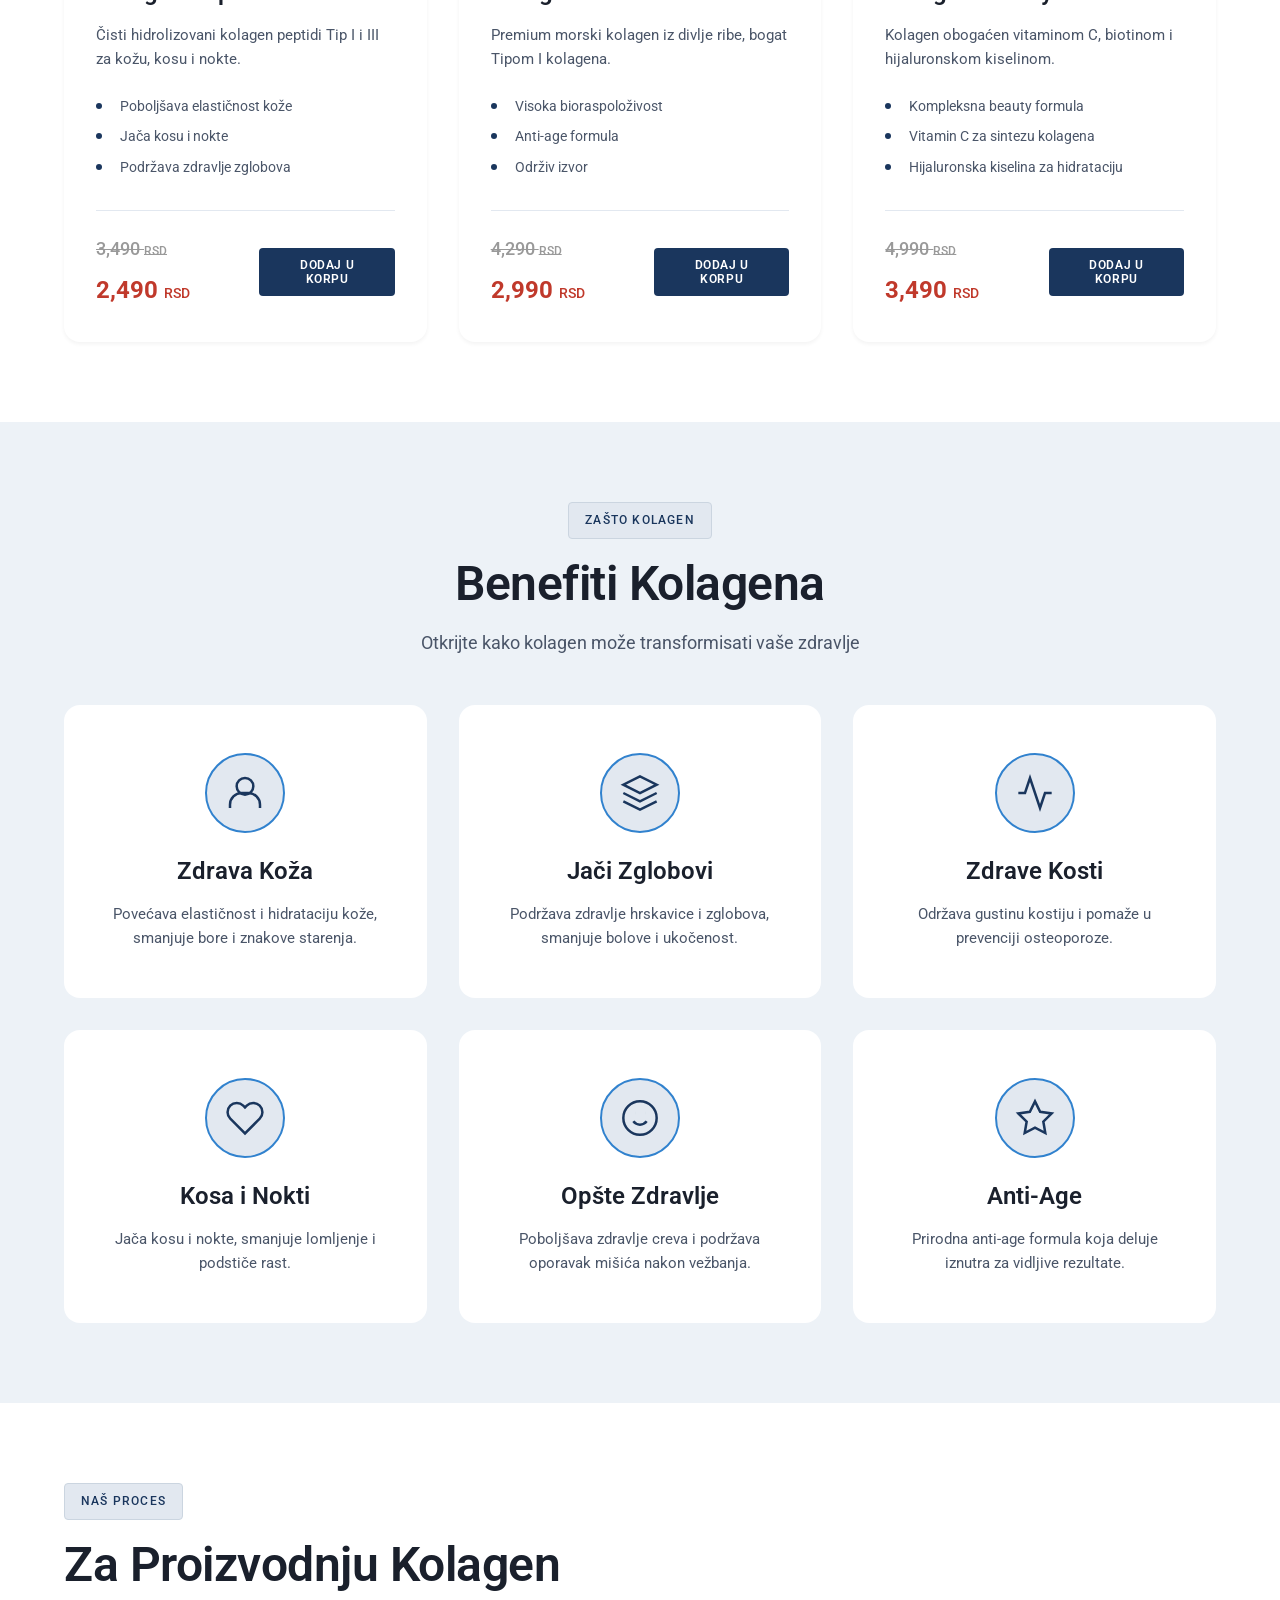
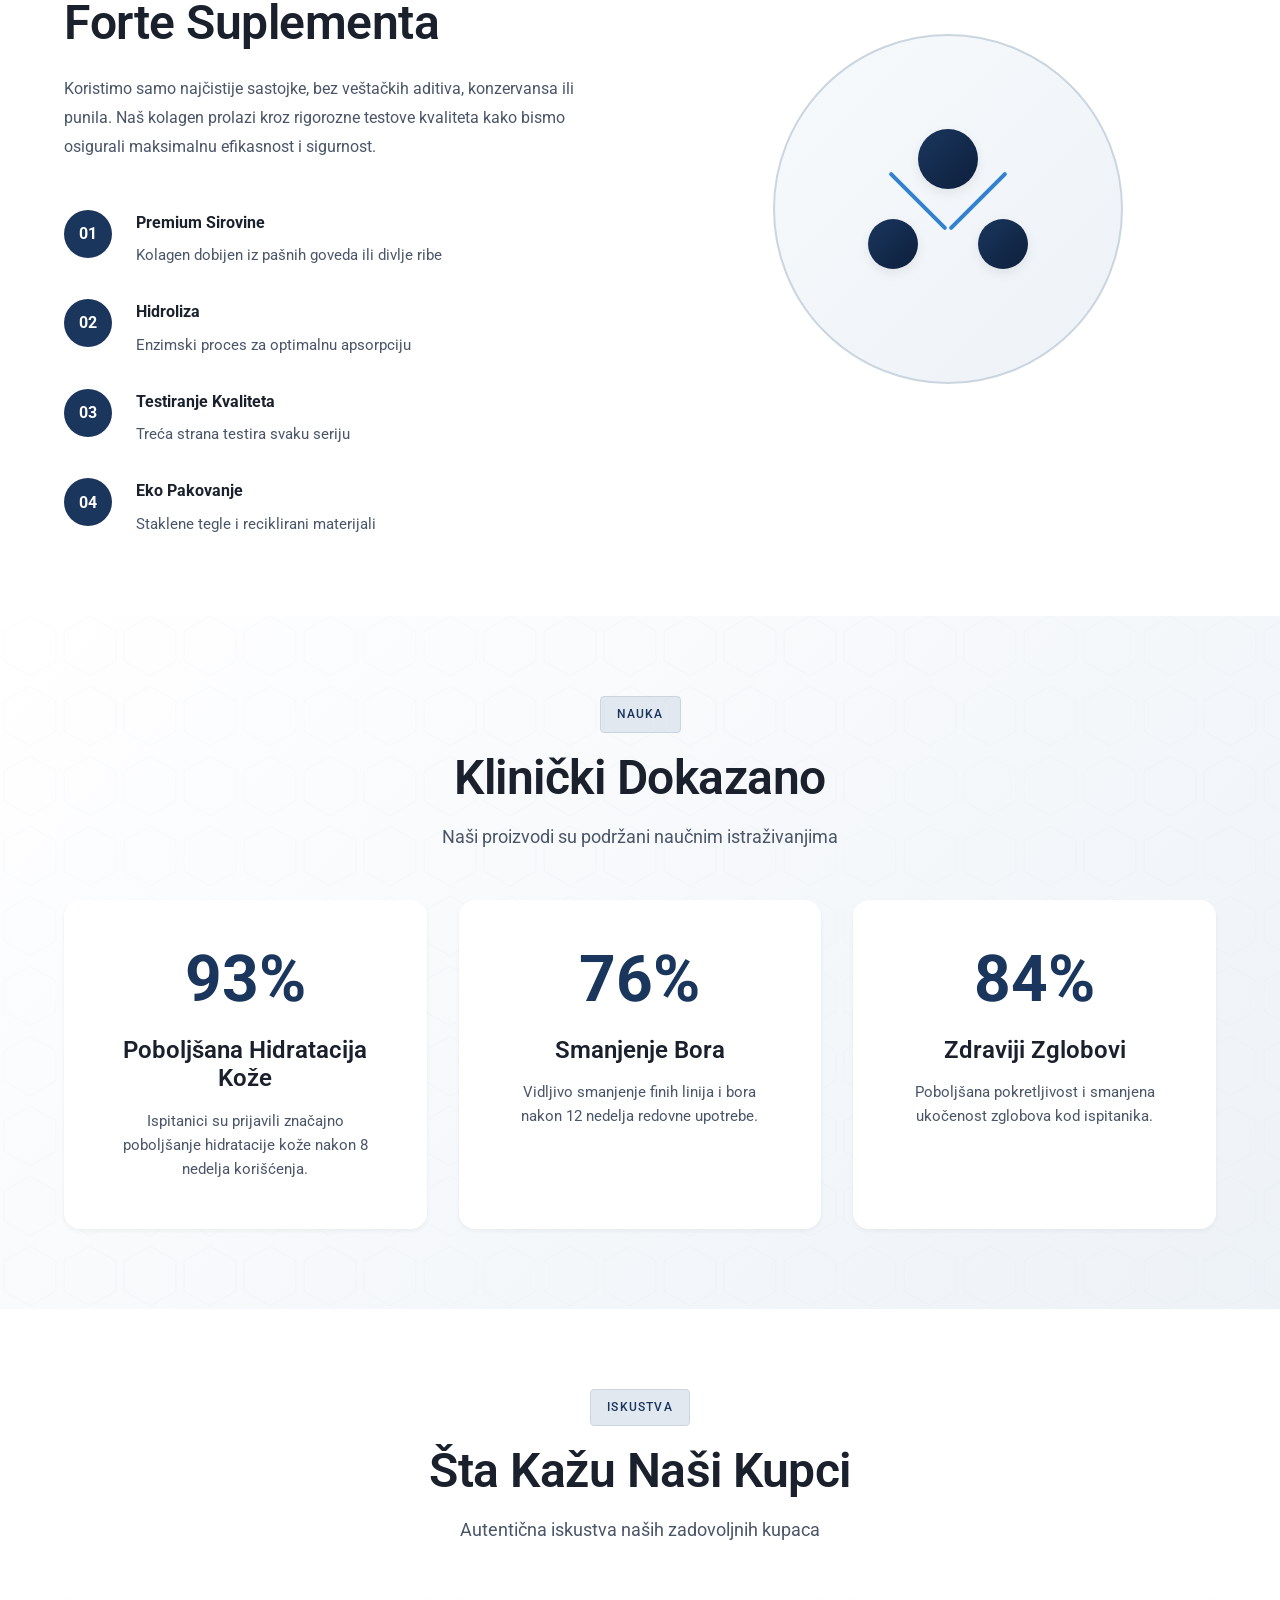
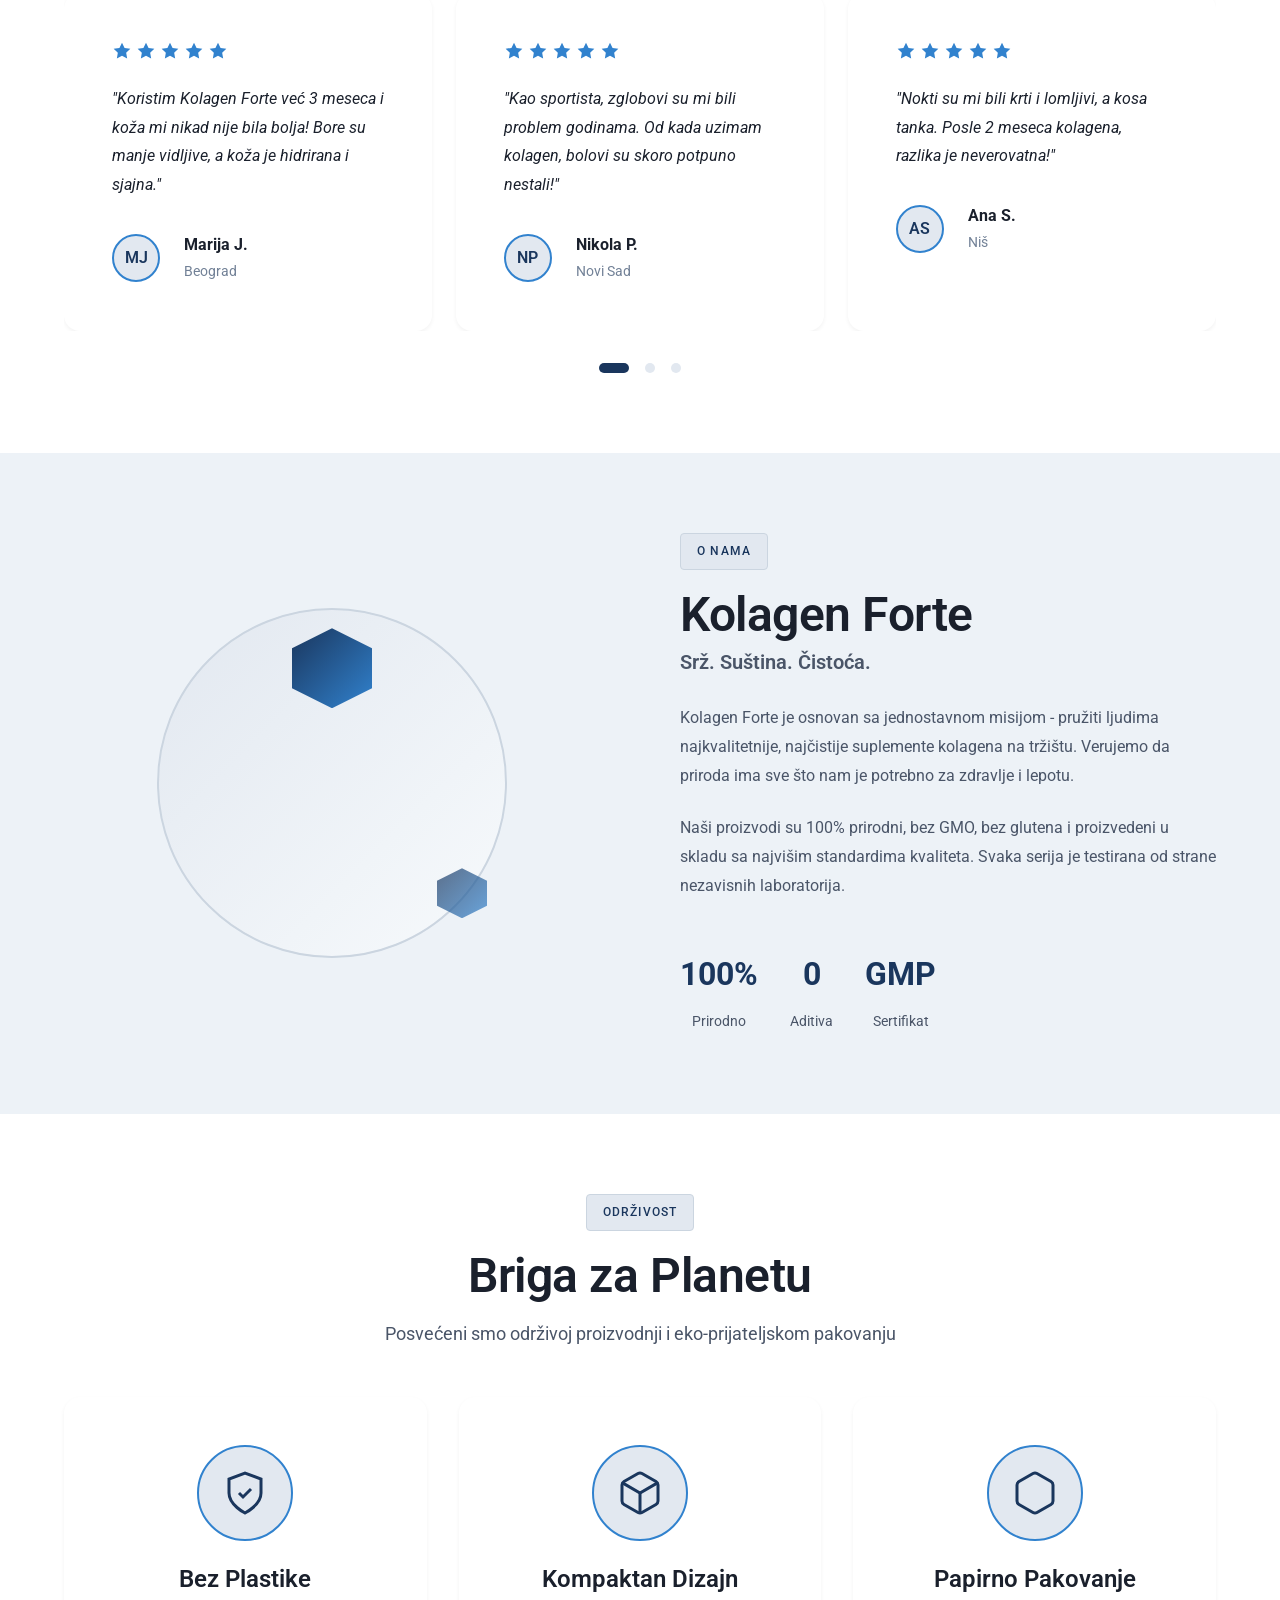
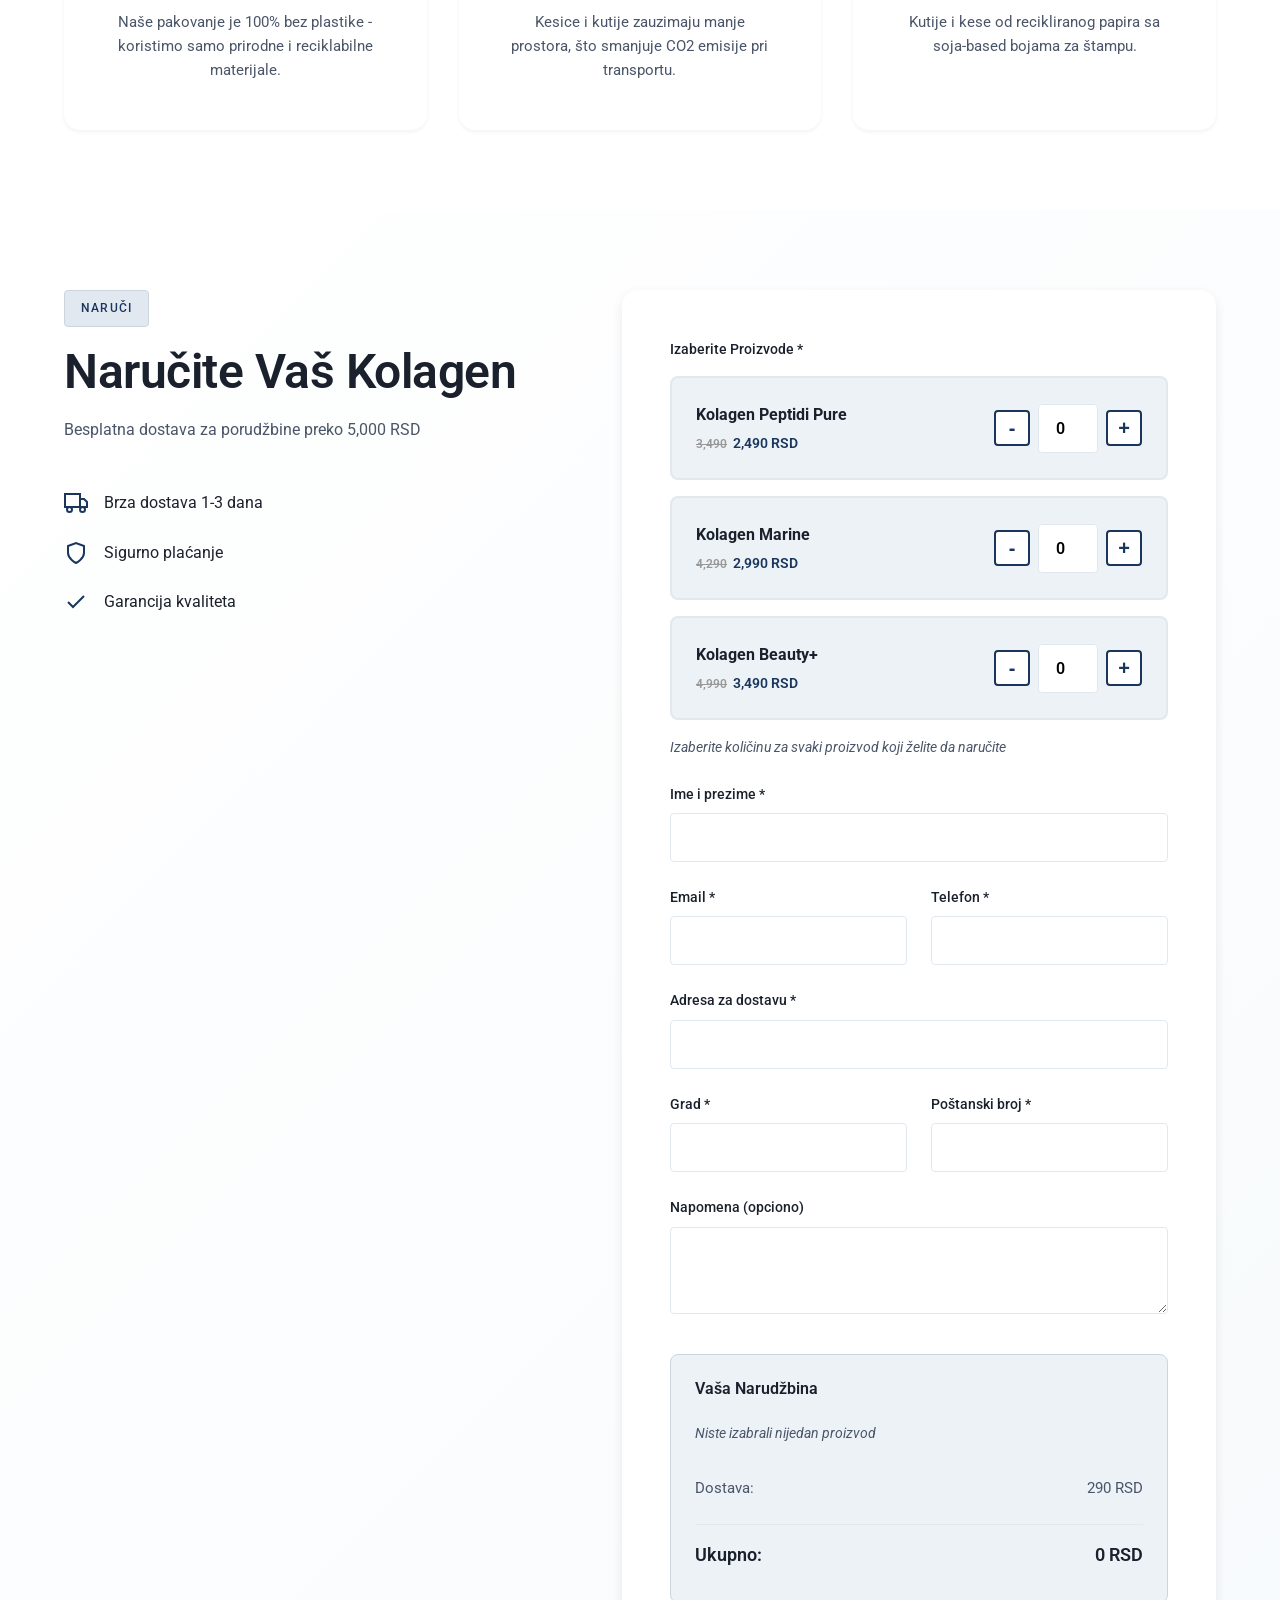
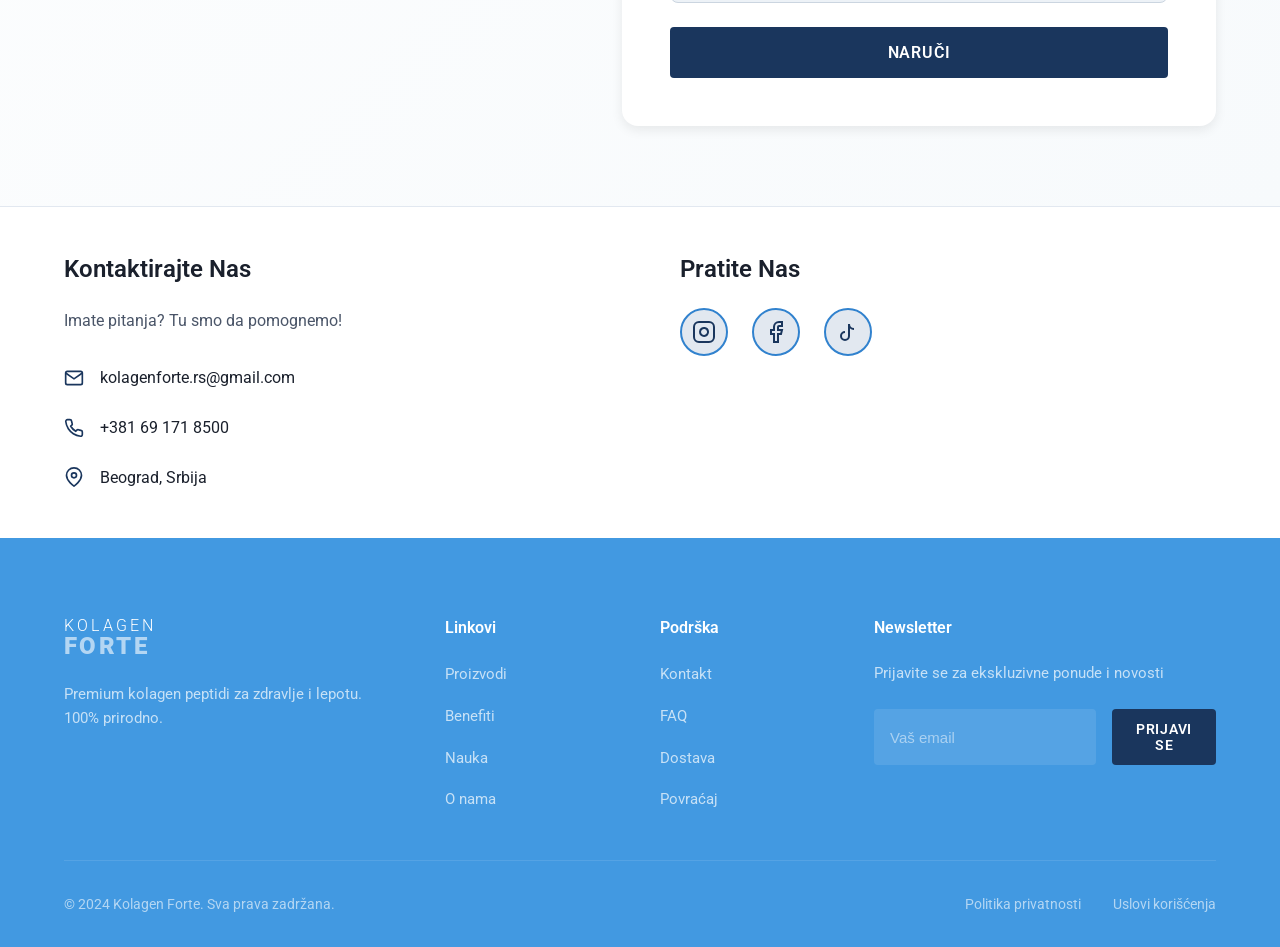
==== commit c8dd32da: "Remove discount badge, keep old price strikethrough only Co-Authored-By: Claude Sonnet 4.6 <noreply@" ====
--- a/index.html
+++ b/index.html
@@ -144,7 +144,6 @@
                             <div class="product-price-wrap">
                                 <span class="product-price-old">3,490 <small>RSD</small></span>
                                 <span class="product-price sale-price">2,490 <small>RSD</small></span>
-                                <span class="discount-badge">-30%</span>
                             </div>
                             <button class="btn btn-primary add-to-cart" data-product="pure" data-price="2490">Dodaj u korpu</button>
                         </div>
@@ -169,7 +168,6 @@
                             <div class="product-price-wrap">
                                 <span class="product-price-old">4,290 <small>RSD</small></span>
                                 <span class="product-price sale-price">2,990 <small>RSD</small></span>
-                                <span class="discount-badge">-30%</span>
                             </div>
                             <button class="btn btn-primary add-to-cart" data-product="marine" data-price="2990">Dodaj u korpu</button>
                         </div>
@@ -193,7 +191,6 @@
                             <div class="product-price-wrap">
                                 <span class="product-price-old">4,990 <small>RSD</small></span>
                                 <span class="product-price sale-price">3,490 <small>RSD</small></span>
-                                <span class="discount-badge">-30%</span>
                             </div>
                             <button class="btn btn-primary add-to-cart" data-product="beauty" data-price="3490">Dodaj u korpu</button>
                         </div>
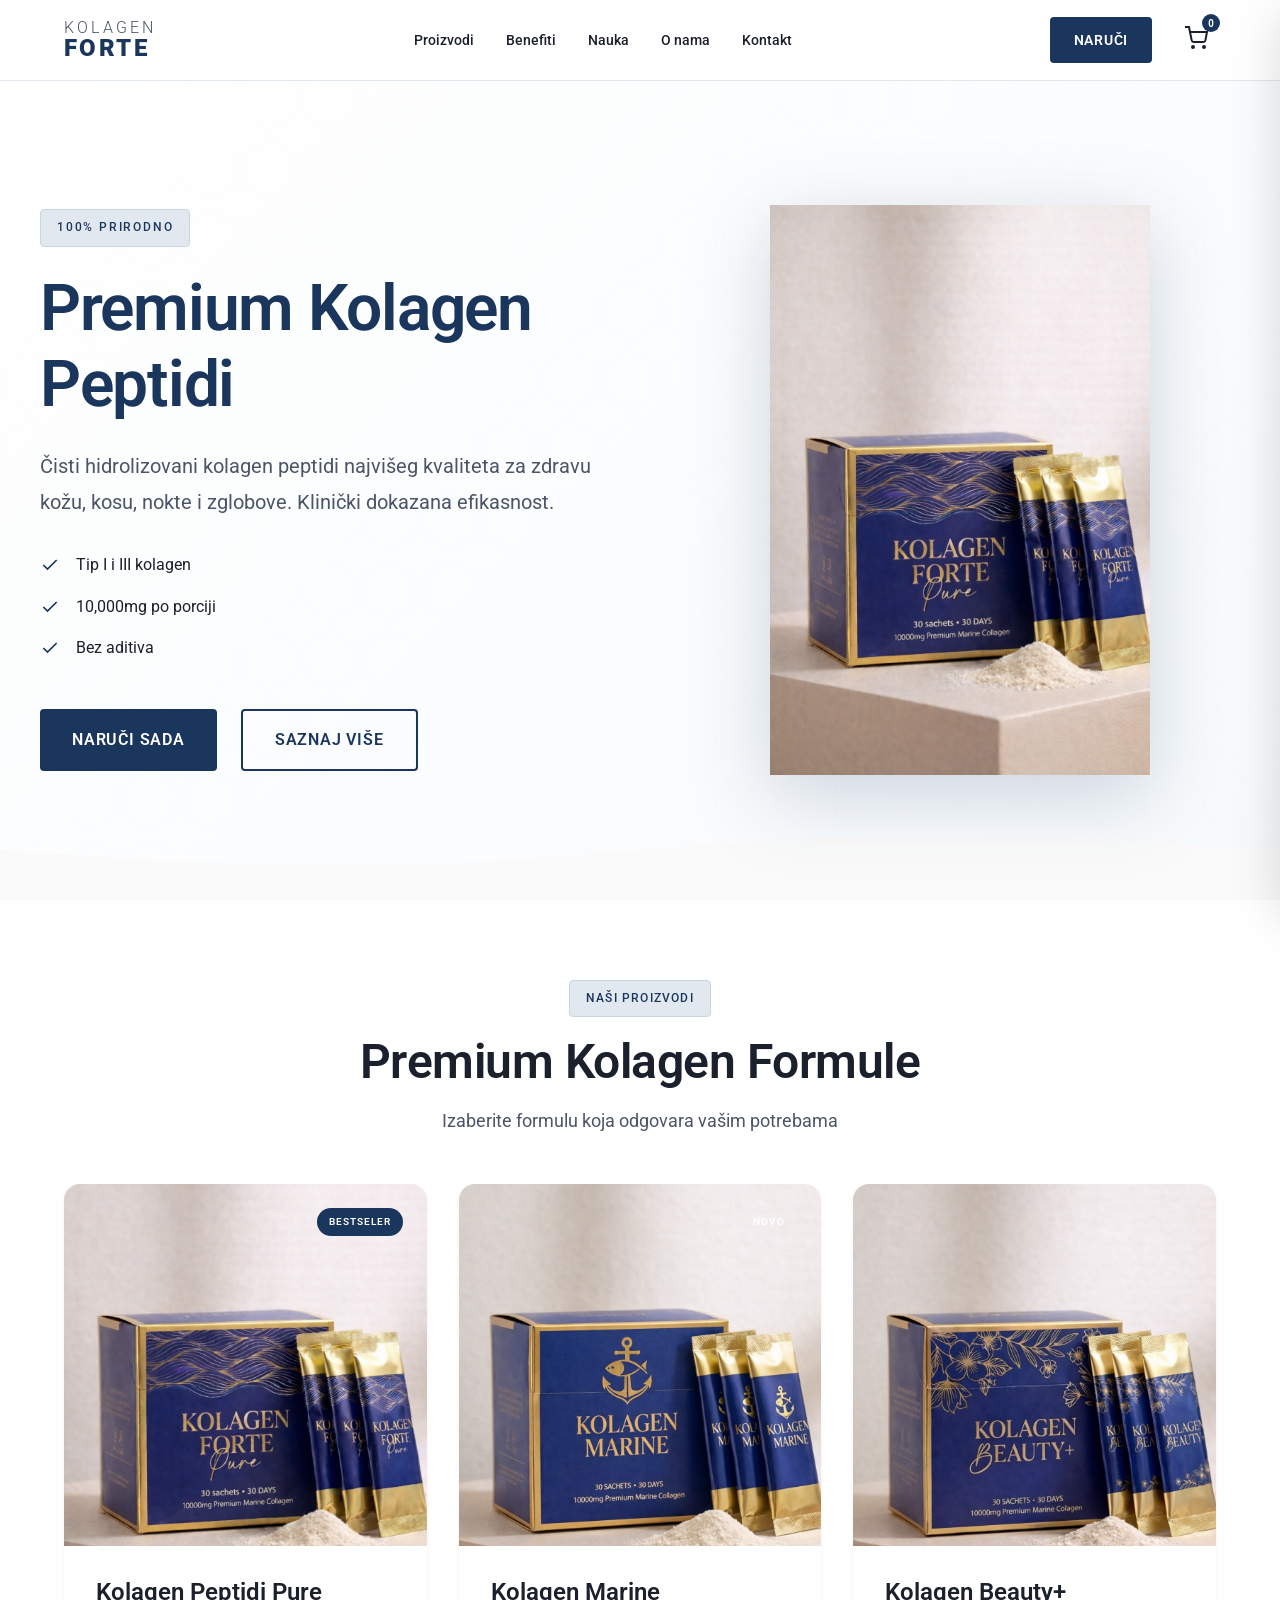
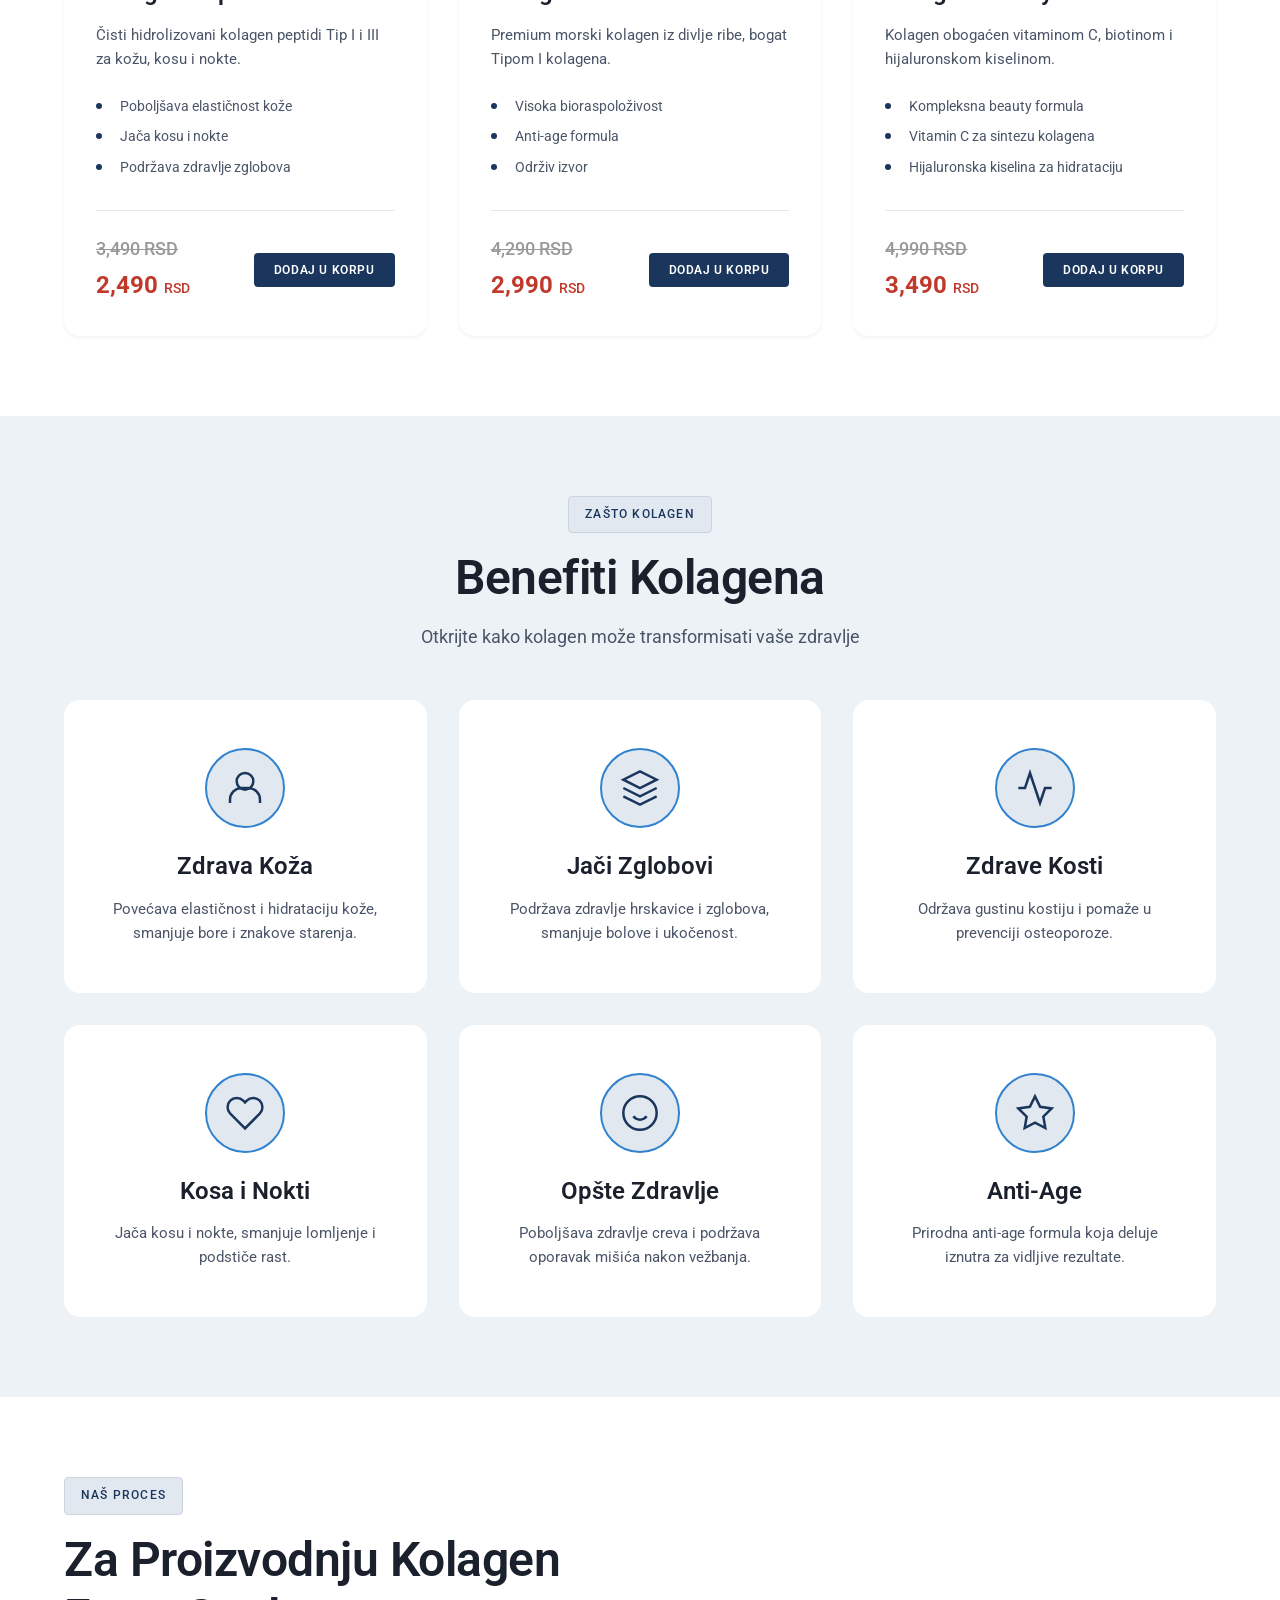
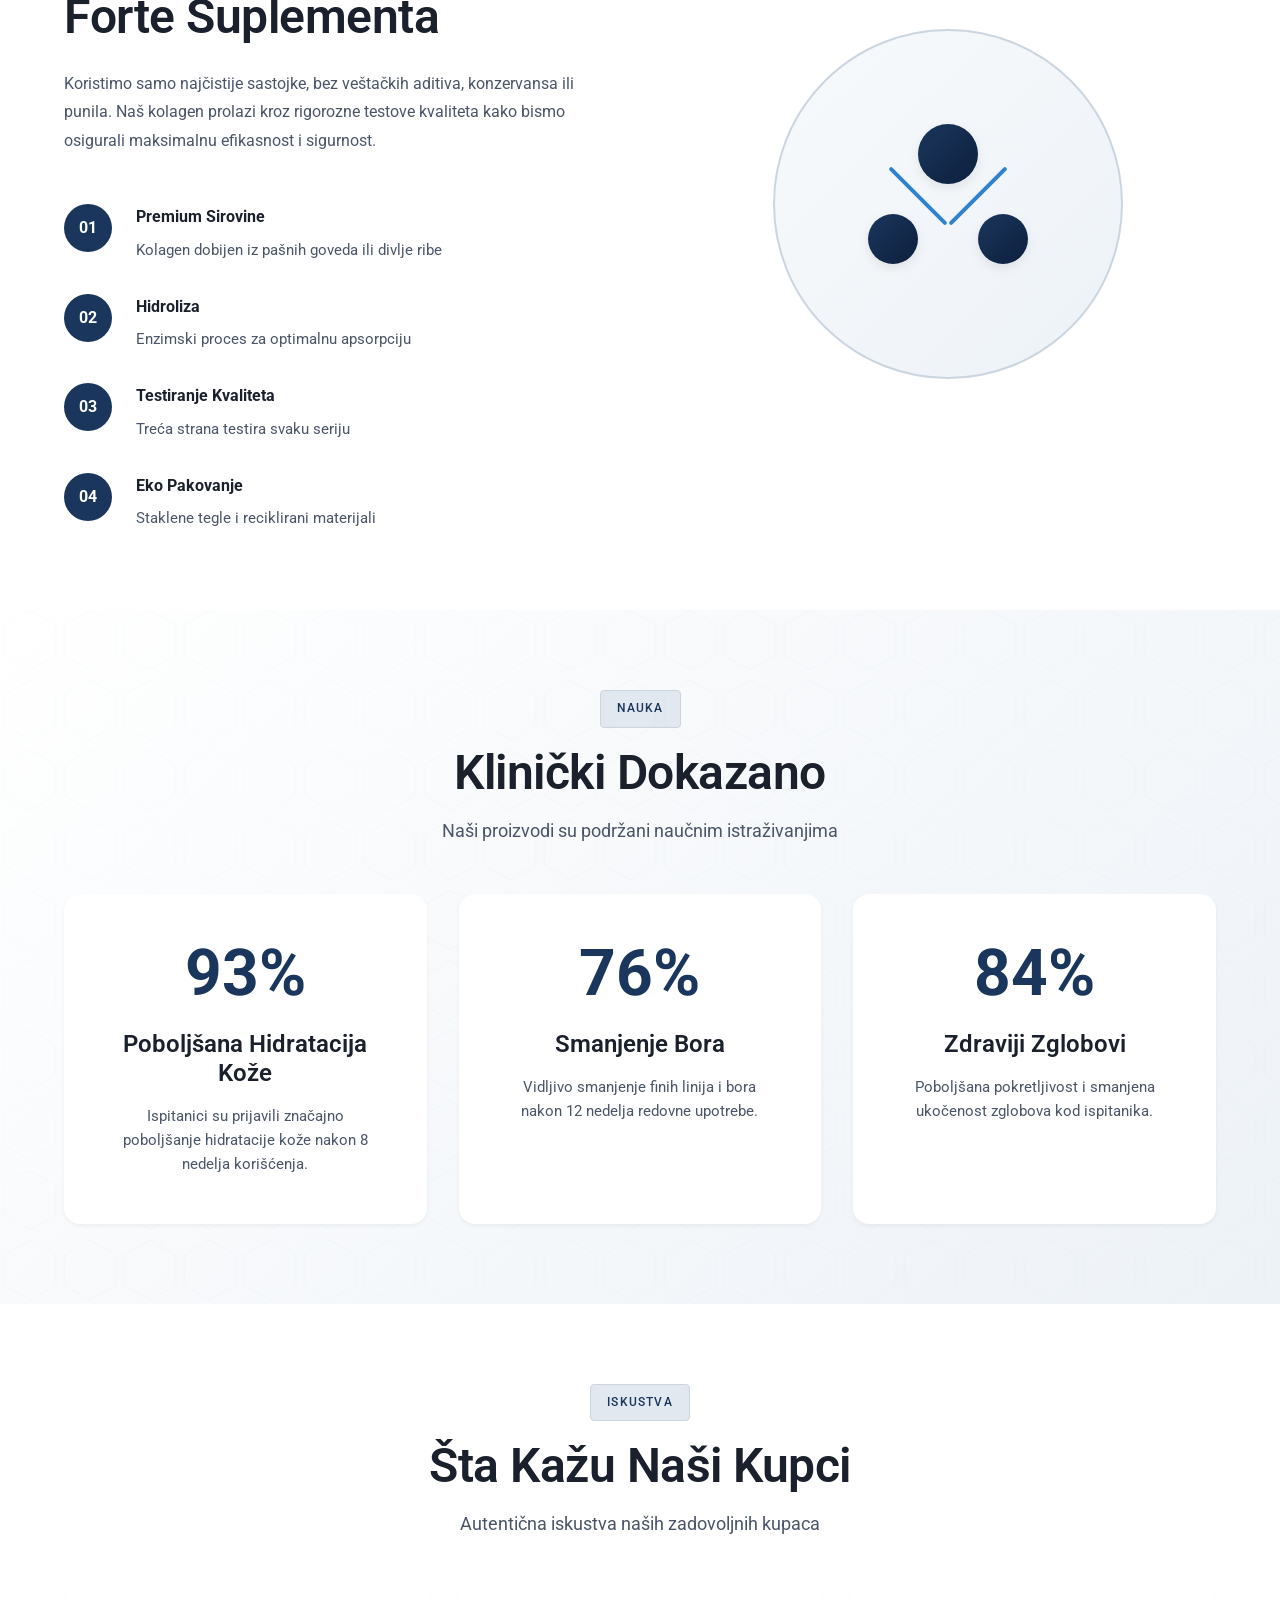
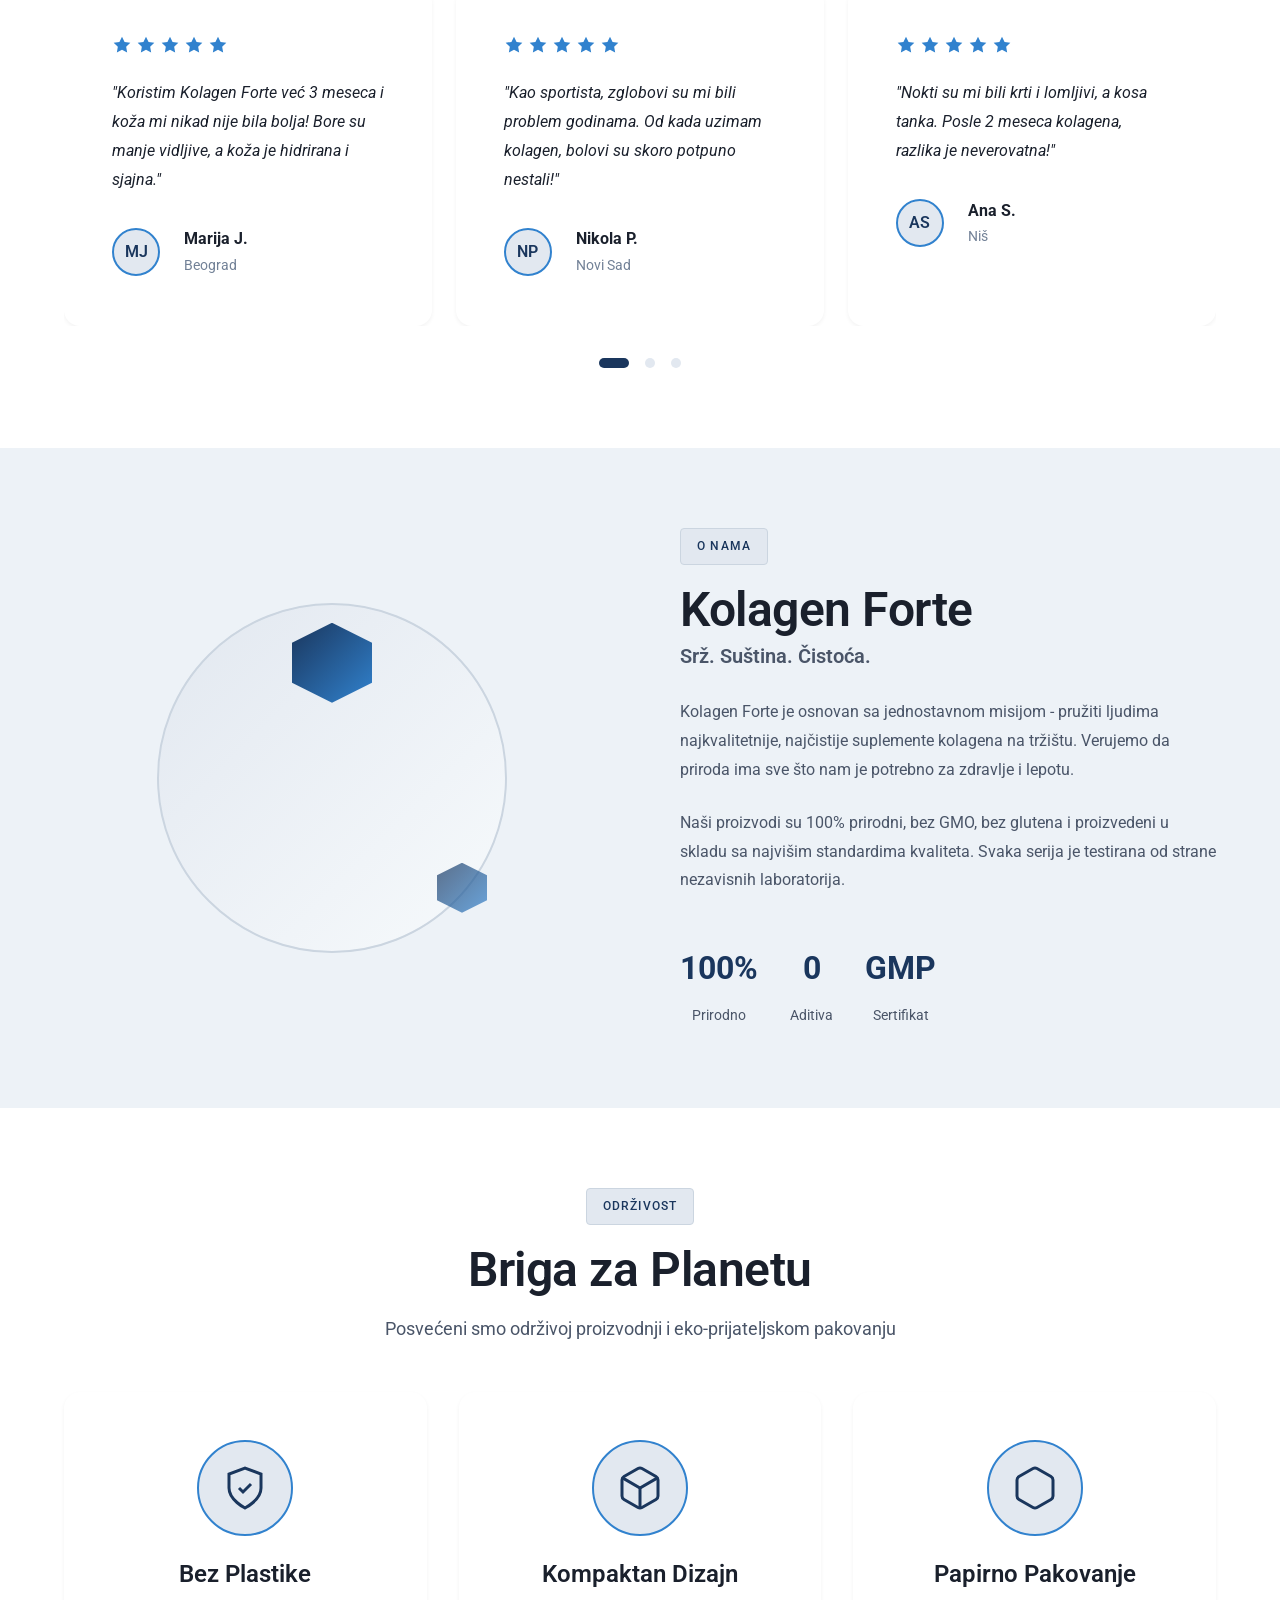
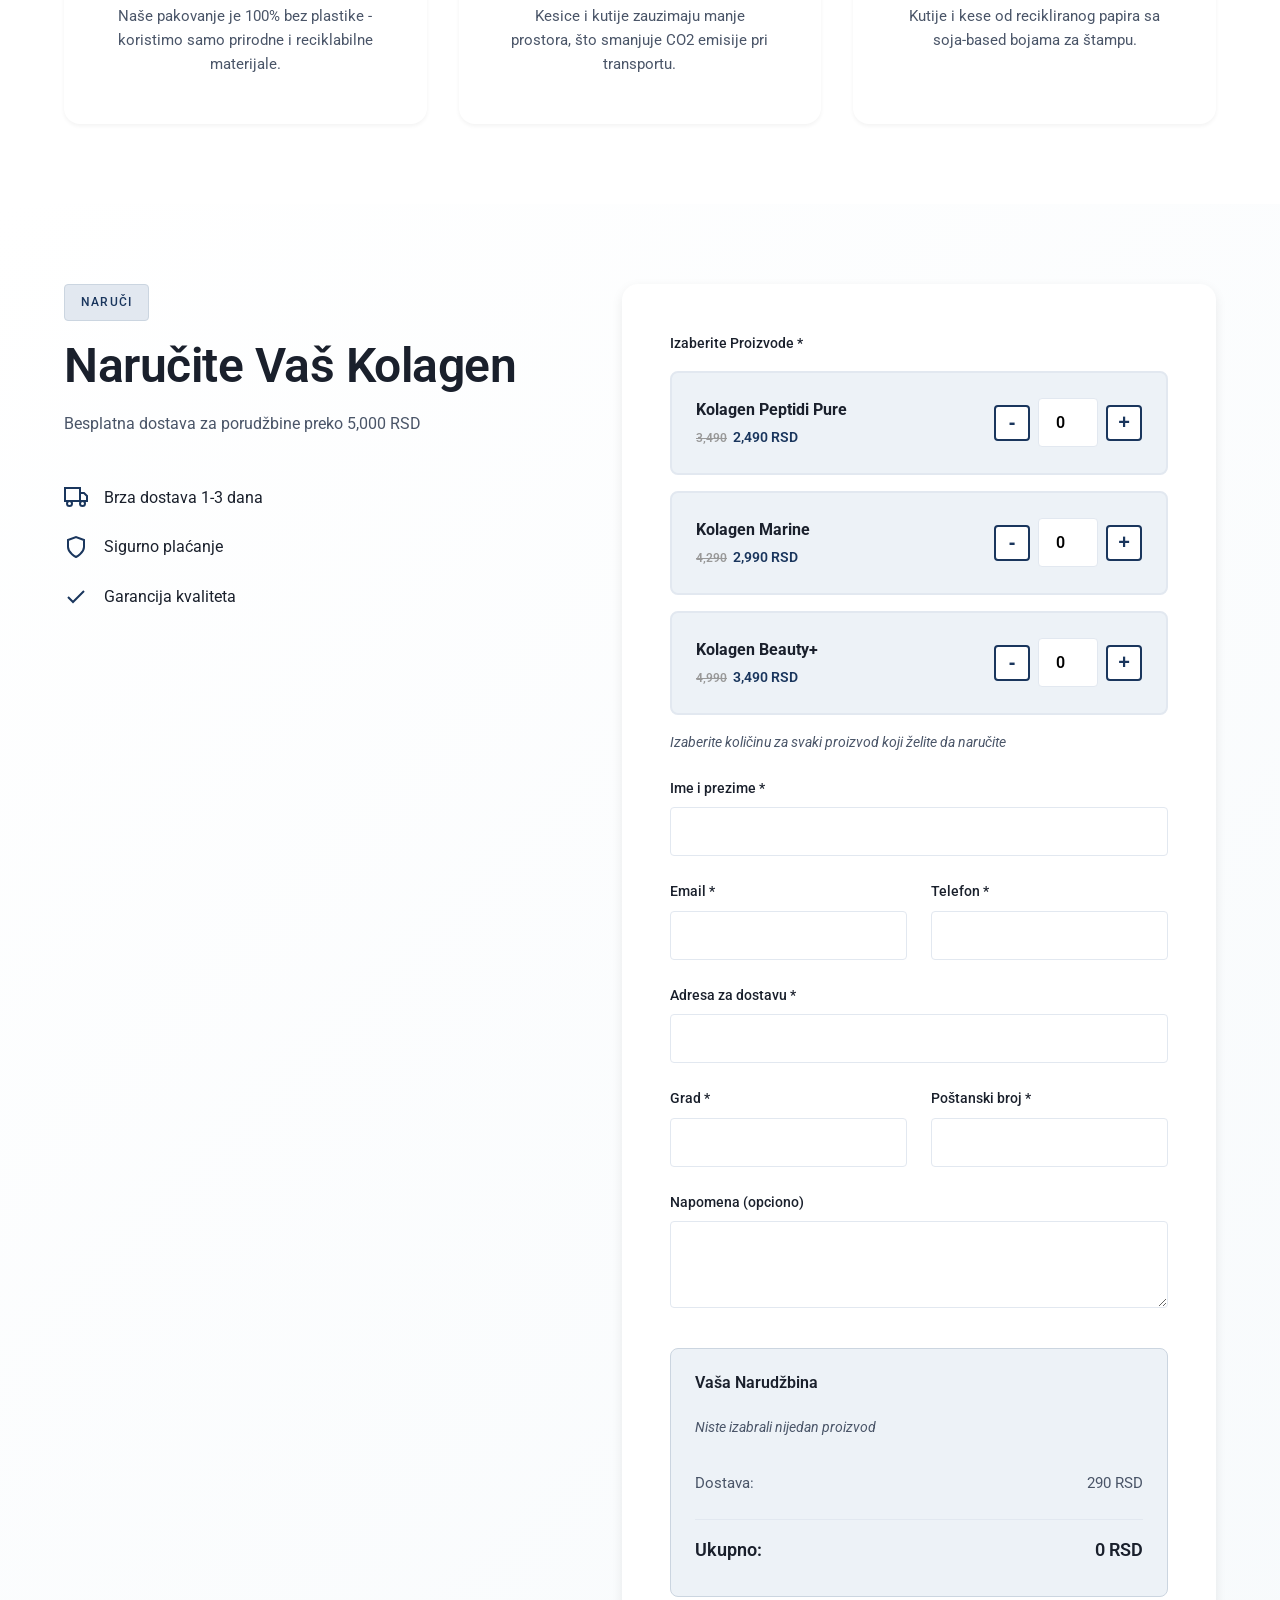
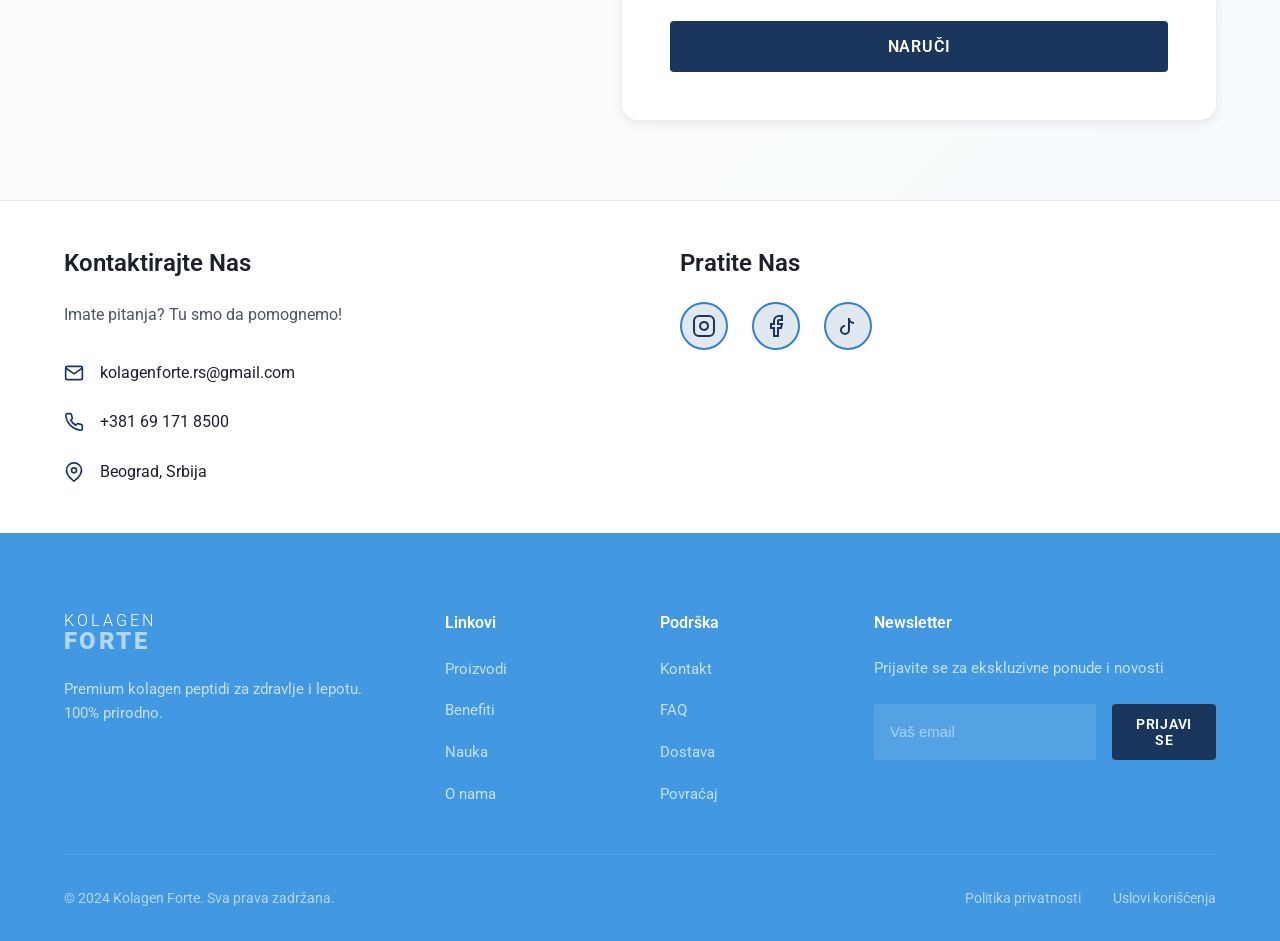
==== commit afc95cb2: "Remove small tags from old prices for consistent strikethrough Co-Authored-By: Claude Sonnet 4.6 <no" ====
--- a/index.html
+++ b/index.html
@@ -142,7 +142,7 @@
                         </ul>
                         <div class="product-footer">
                             <div class="product-price-wrap">
-                                <span class="product-price-old">3,490 <small>RSD</small></span>
+                                <span class="product-price-old">3,490 RSD</span>
                                 <span class="product-price sale-price">2,490 <small>RSD</small></span>
                             </div>
                             <button class="btn btn-primary add-to-cart" data-product="pure" data-price="2490">Dodaj u korpu</button>
@@ -166,7 +166,7 @@
                         </ul>
                         <div class="product-footer">
                             <div class="product-price-wrap">
-                                <span class="product-price-old">4,290 <small>RSD</small></span>
+                                <span class="product-price-old">4,290 RSD</span>
                                 <span class="product-price sale-price">2,990 <small>RSD</small></span>
                             </div>
                             <button class="btn btn-primary add-to-cart" data-product="marine" data-price="2990">Dodaj u korpu</button>
@@ -189,7 +189,7 @@
                         </ul>
                         <div class="product-footer">
                             <div class="product-price-wrap">
-                                <span class="product-price-old">4,990 <small>RSD</small></span>
+                                <span class="product-price-old">4,990 RSD</span>
                                 <span class="product-price sale-price">3,490 <small>RSD</small></span>
                             </div>
                             <button class="btn btn-primary add-to-cart" data-product="beauty" data-price="3490">Dodaj u korpu</button>
--- a/styles.css
+++ b/styles.css
@@ -814,21 +814,21 @@
 
 .product-price-wrap {
     display: flex;
-    align-items: center;
-    gap: 0.5rem;
-    flex-wrap: wrap;
+    flex-direction: column;
+    align-items: flex-start;
+    gap: 0.15rem;
 }
 
 .product-price-old {
     font-family: var(--font-heading);
     font-size: 1.1rem;
     font-weight: 500;
-    color: #999;
-    text-decoration: line-through;
+    color: #999 !important;
+    text-decoration: line-through !important;
 }
 
 .product-price-old small {
-    font-size: 0.75rem;
+    font-size: 1em;
 }
 
 .product-price {
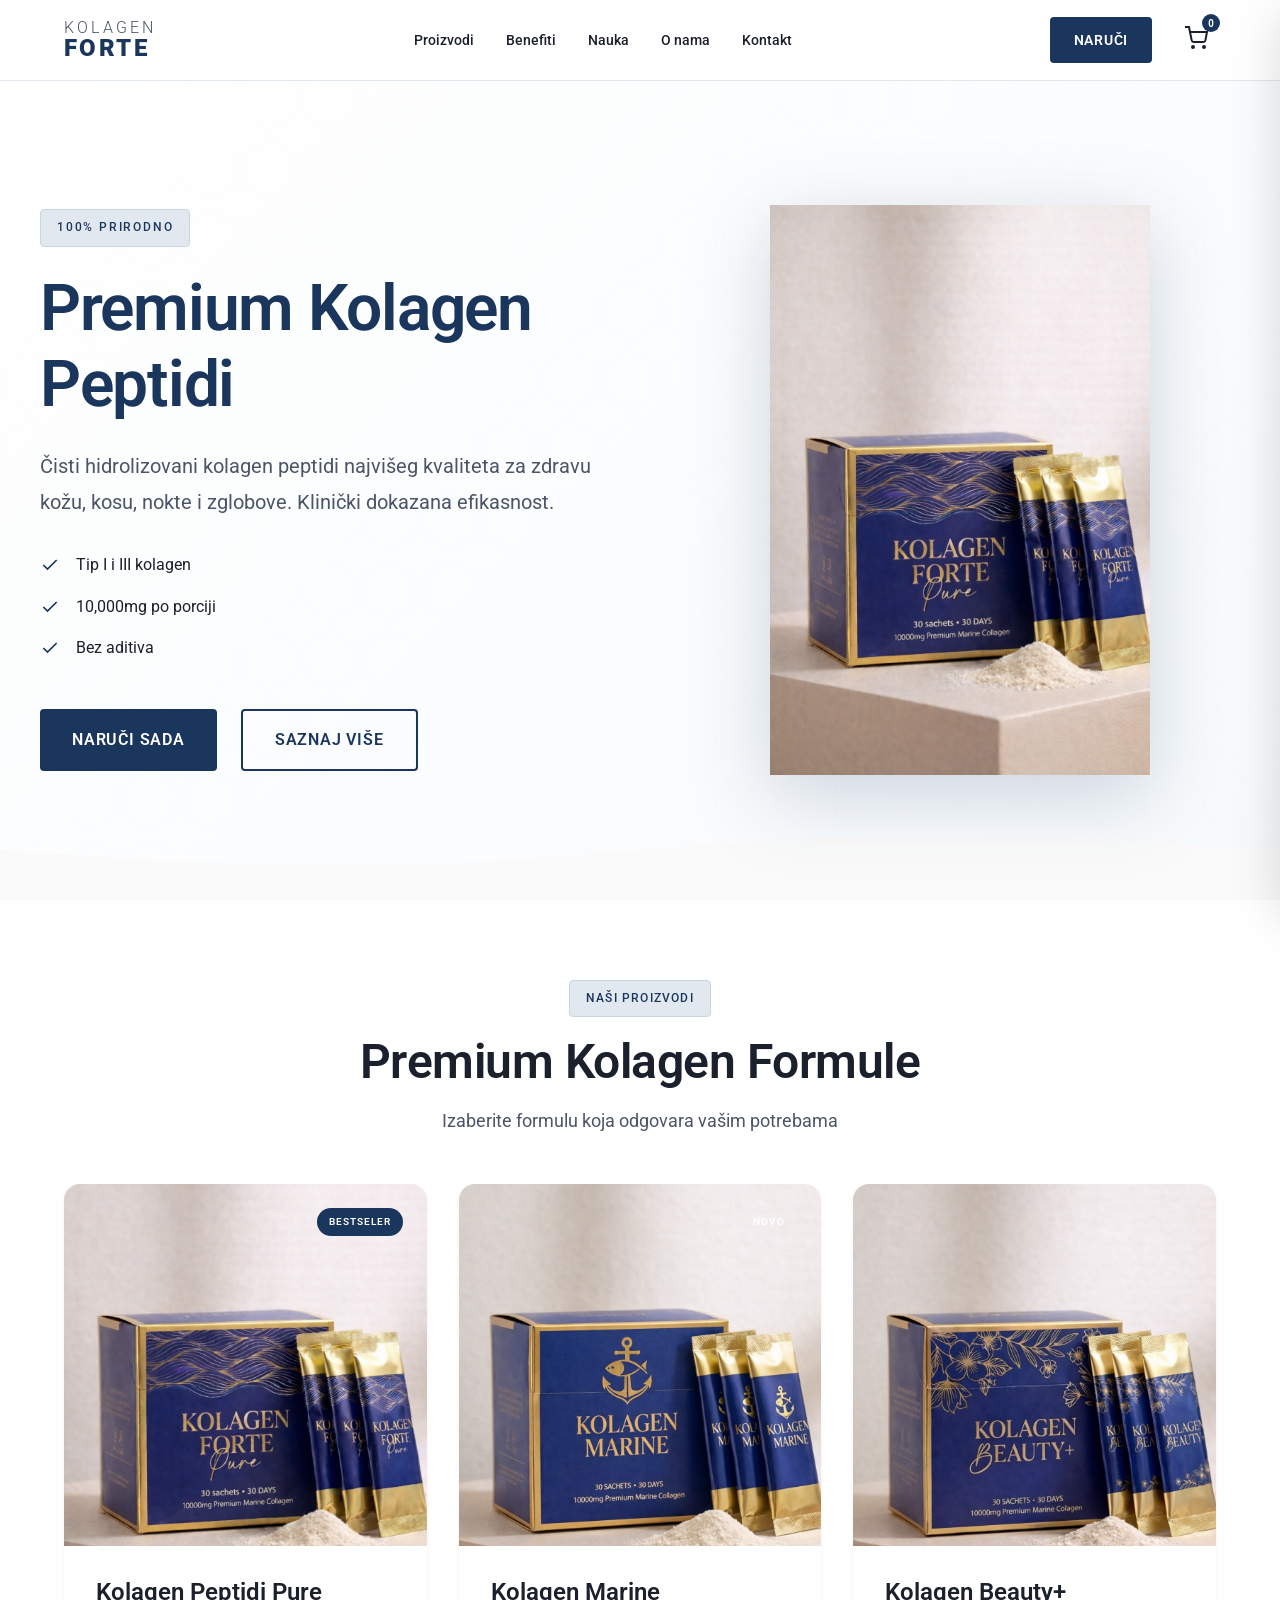
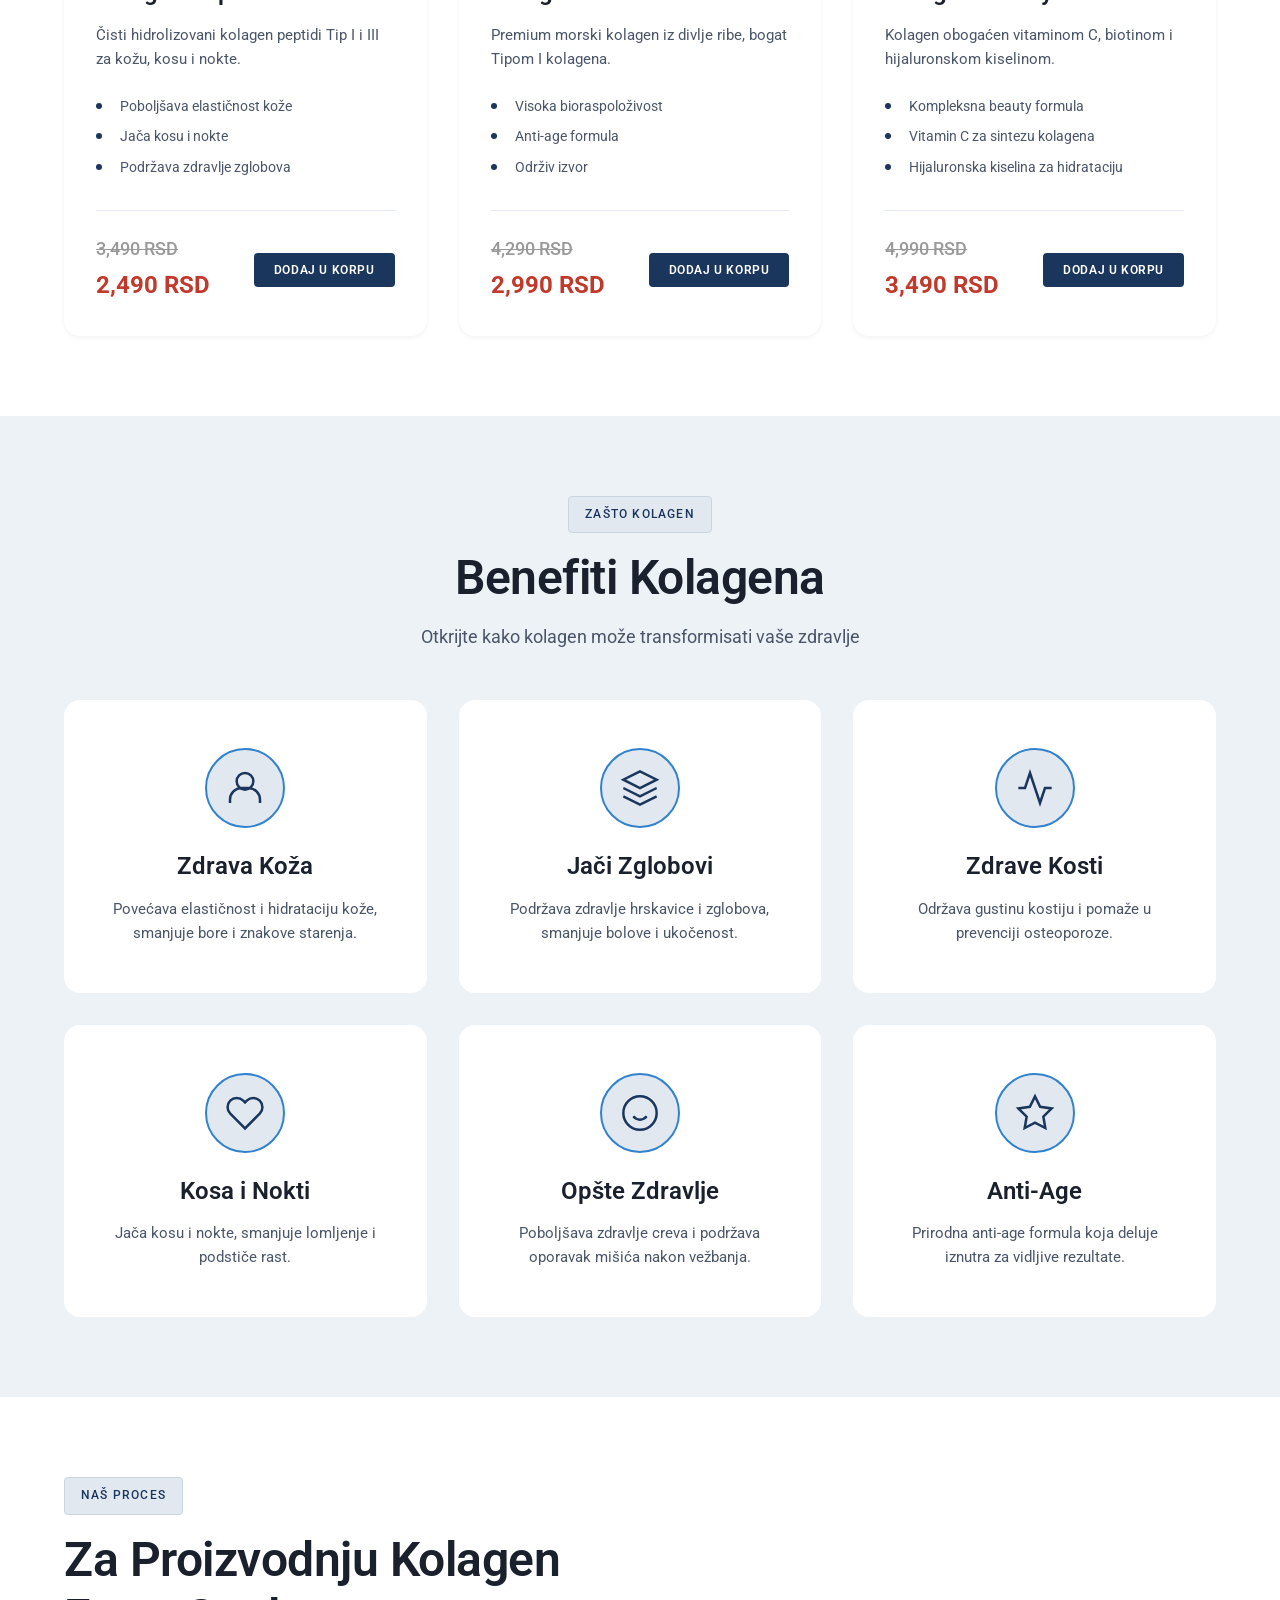
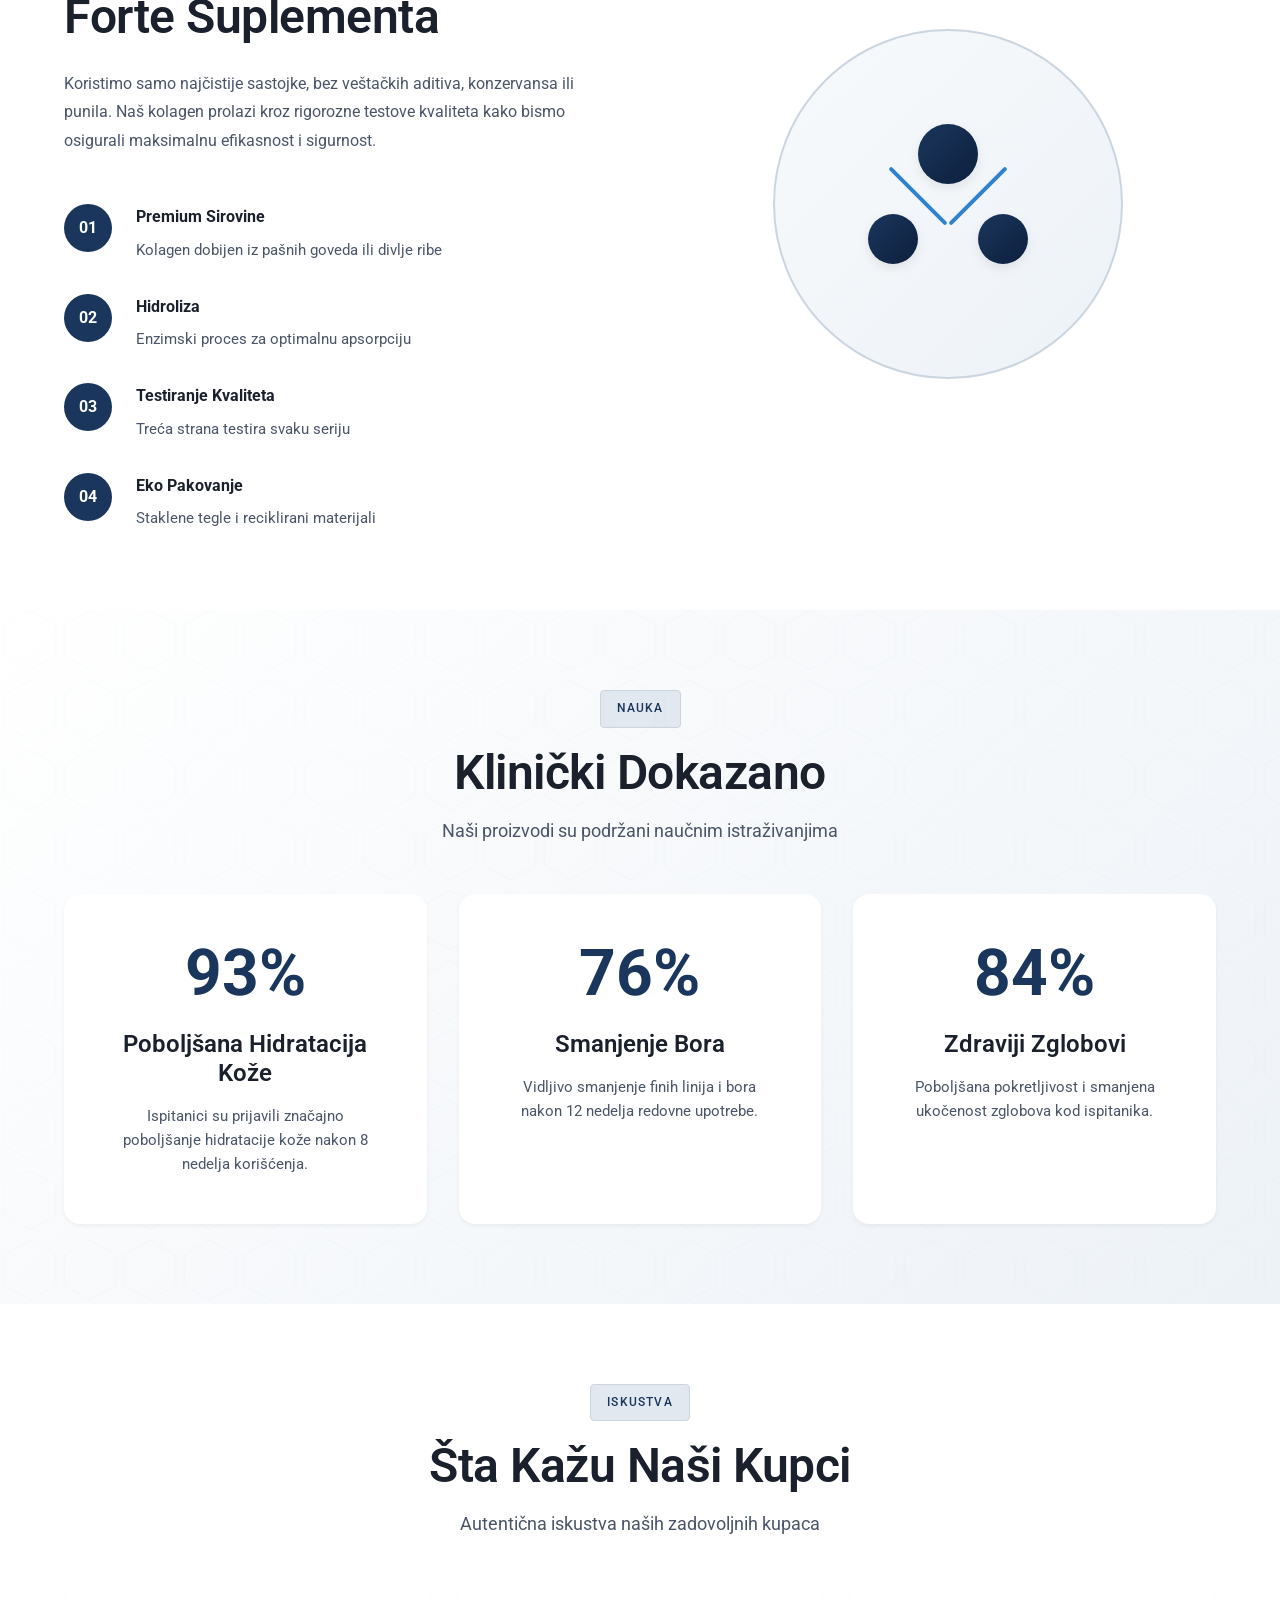
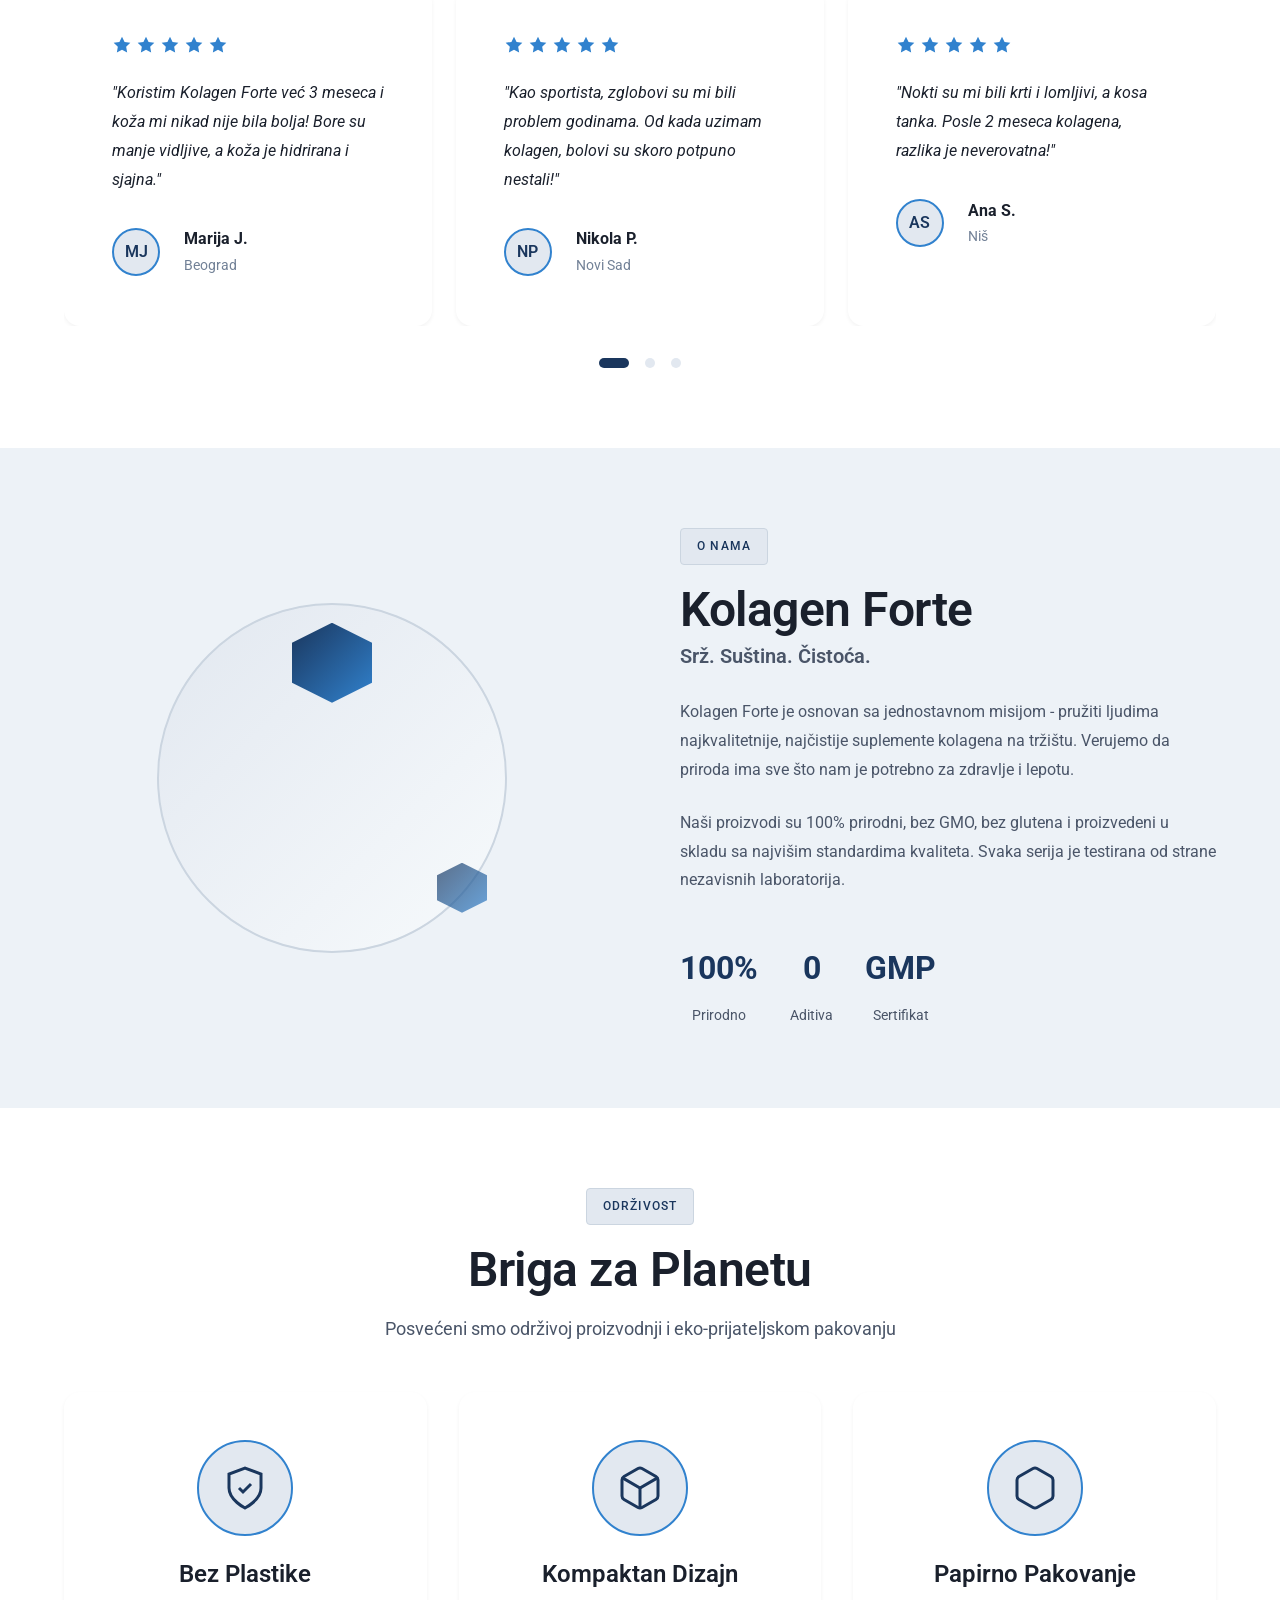
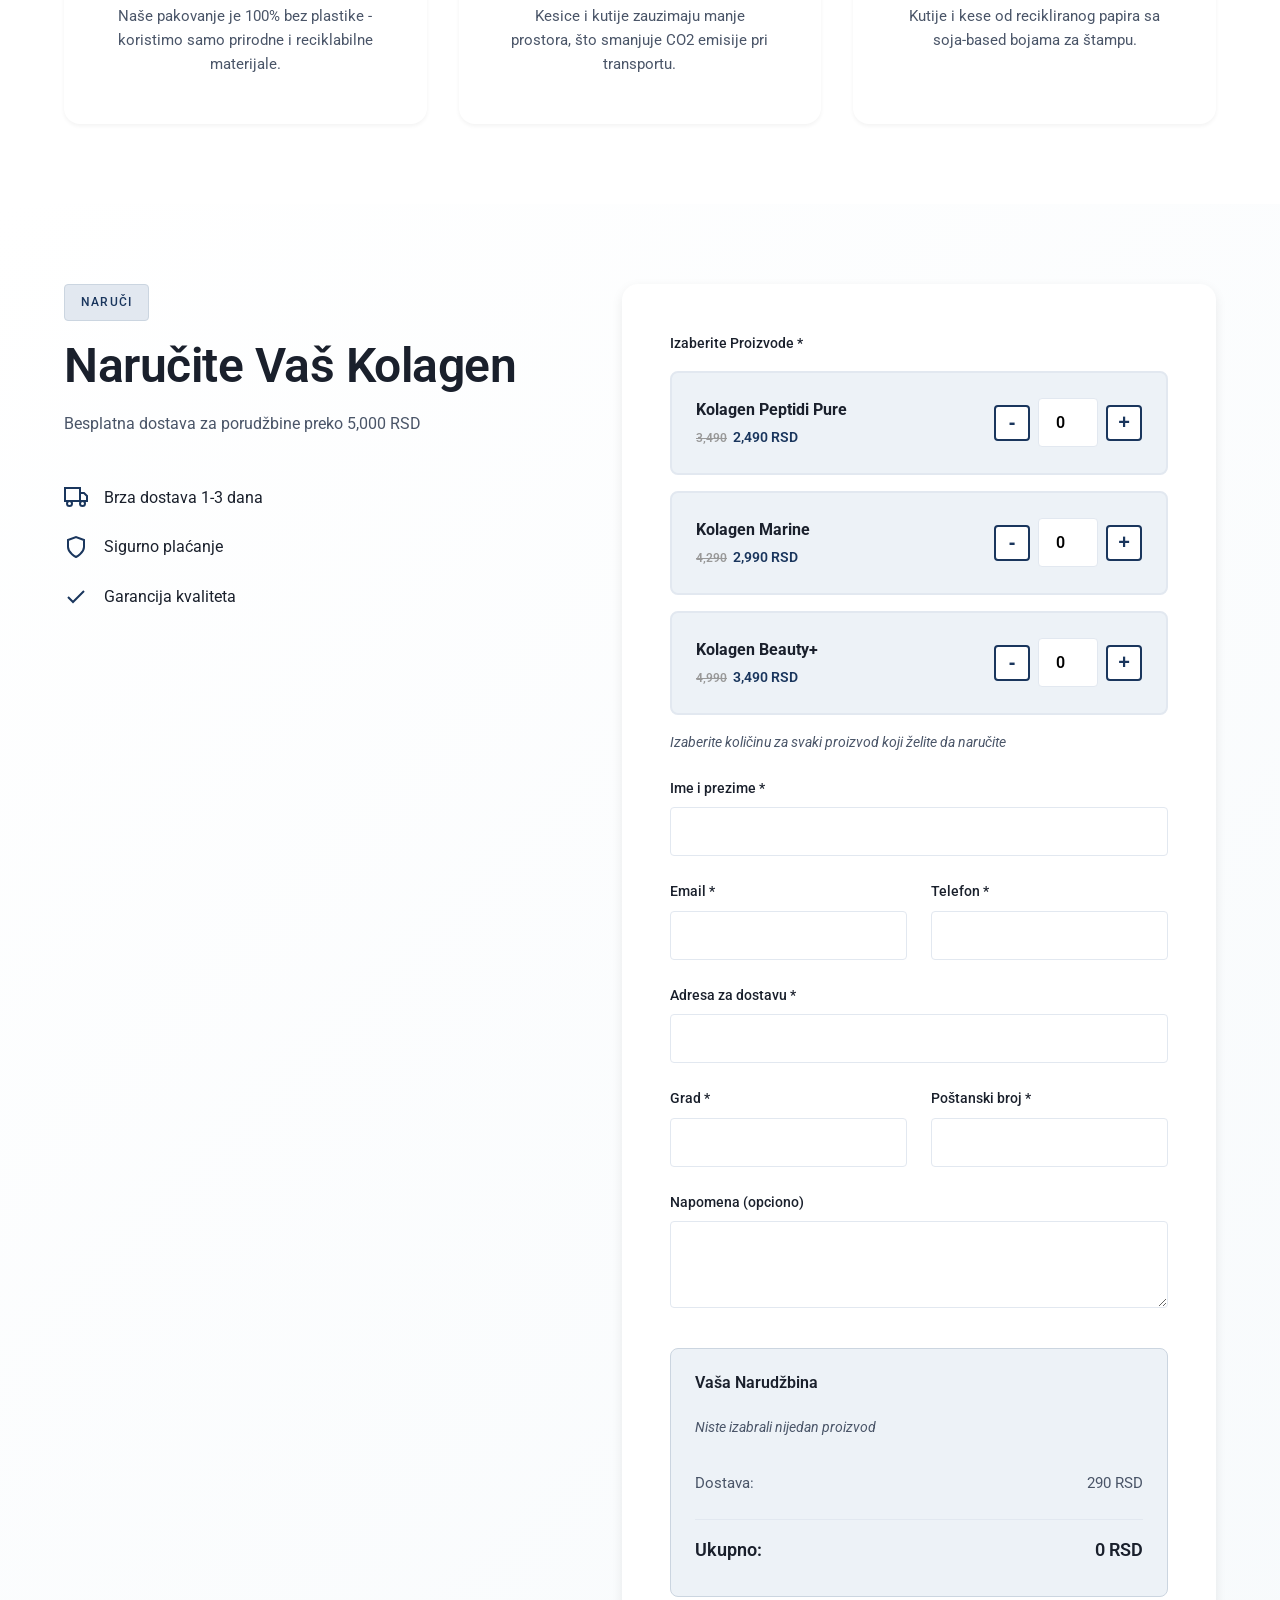
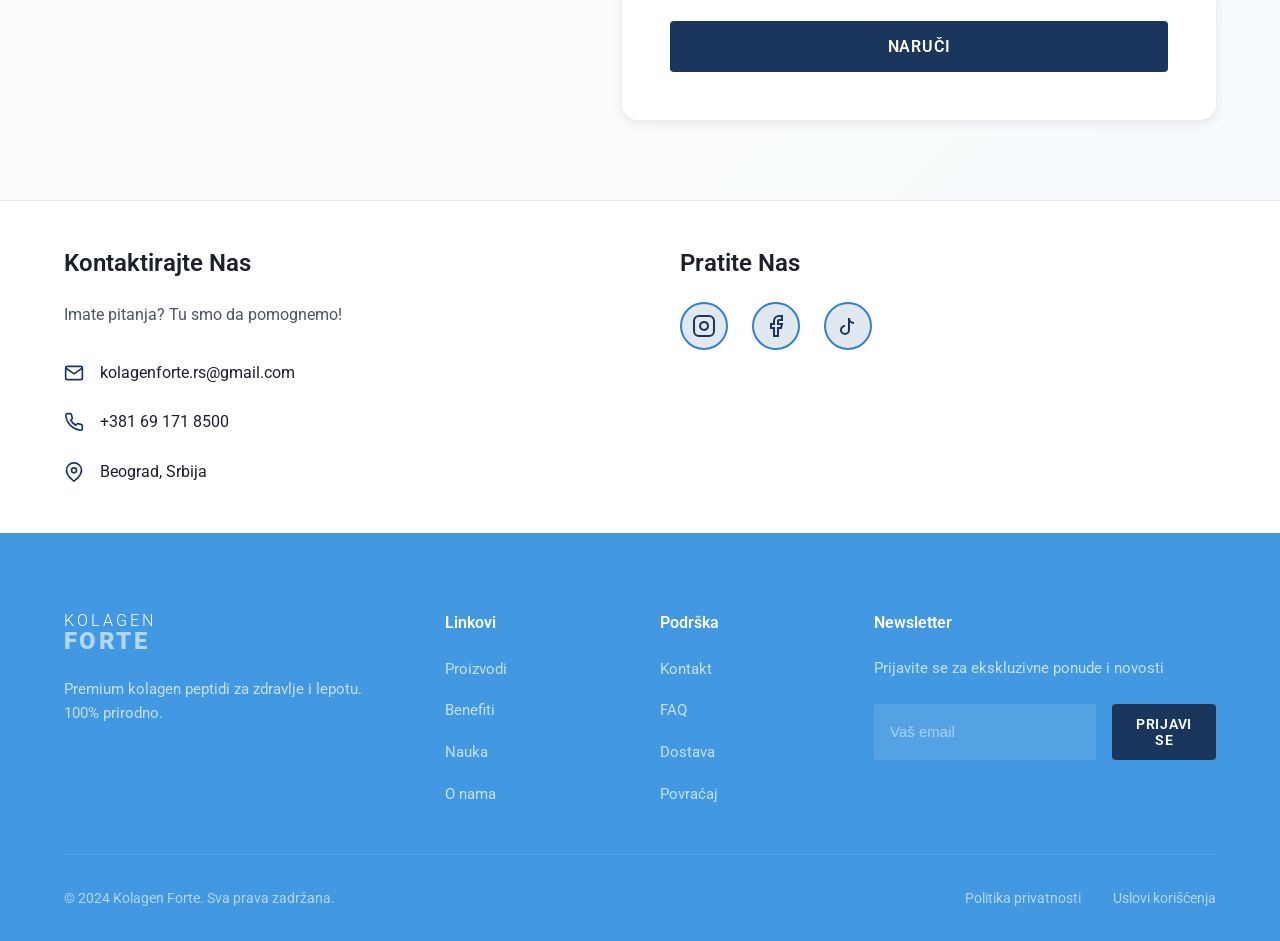
==== commit a1671531: "Remove small tags from sale prices for consistent text size Co-Authored-By: Claude Sonnet 4.6 <norep" ====
--- a/index.html
+++ b/index.html
@@ -143,7 +143,7 @@
                         <div class="product-footer">
                             <div class="product-price-wrap">
                                 <span class="product-price-old">3,490 RSD</span>
-                                <span class="product-price sale-price">2,490 <small>RSD</small></span>
+                                <span class="product-price sale-price">2,490 RSD</span>
                             </div>
                             <button class="btn btn-primary add-to-cart" data-product="pure" data-price="2490">Dodaj u korpu</button>
                         </div>
@@ -167,7 +167,7 @@
                         <div class="product-footer">
                             <div class="product-price-wrap">
                                 <span class="product-price-old">4,290 RSD</span>
-                                <span class="product-price sale-price">2,990 <small>RSD</small></span>
+                                <span class="product-price sale-price">2,990 RSD</span>
                             </div>
                             <button class="btn btn-primary add-to-cart" data-product="marine" data-price="2990">Dodaj u korpu</button>
                         </div>
@@ -190,7 +190,7 @@
                         <div class="product-footer">
                             <div class="product-price-wrap">
                                 <span class="product-price-old">4,990 RSD</span>
-                                <span class="product-price sale-price">3,490 <small>RSD</small></span>
+                                <span class="product-price sale-price">3,490 RSD</span>
                             </div>
                             <button class="btn btn-primary add-to-cart" data-product="beauty" data-price="3490">Dodaj u korpu</button>
                         </div>
